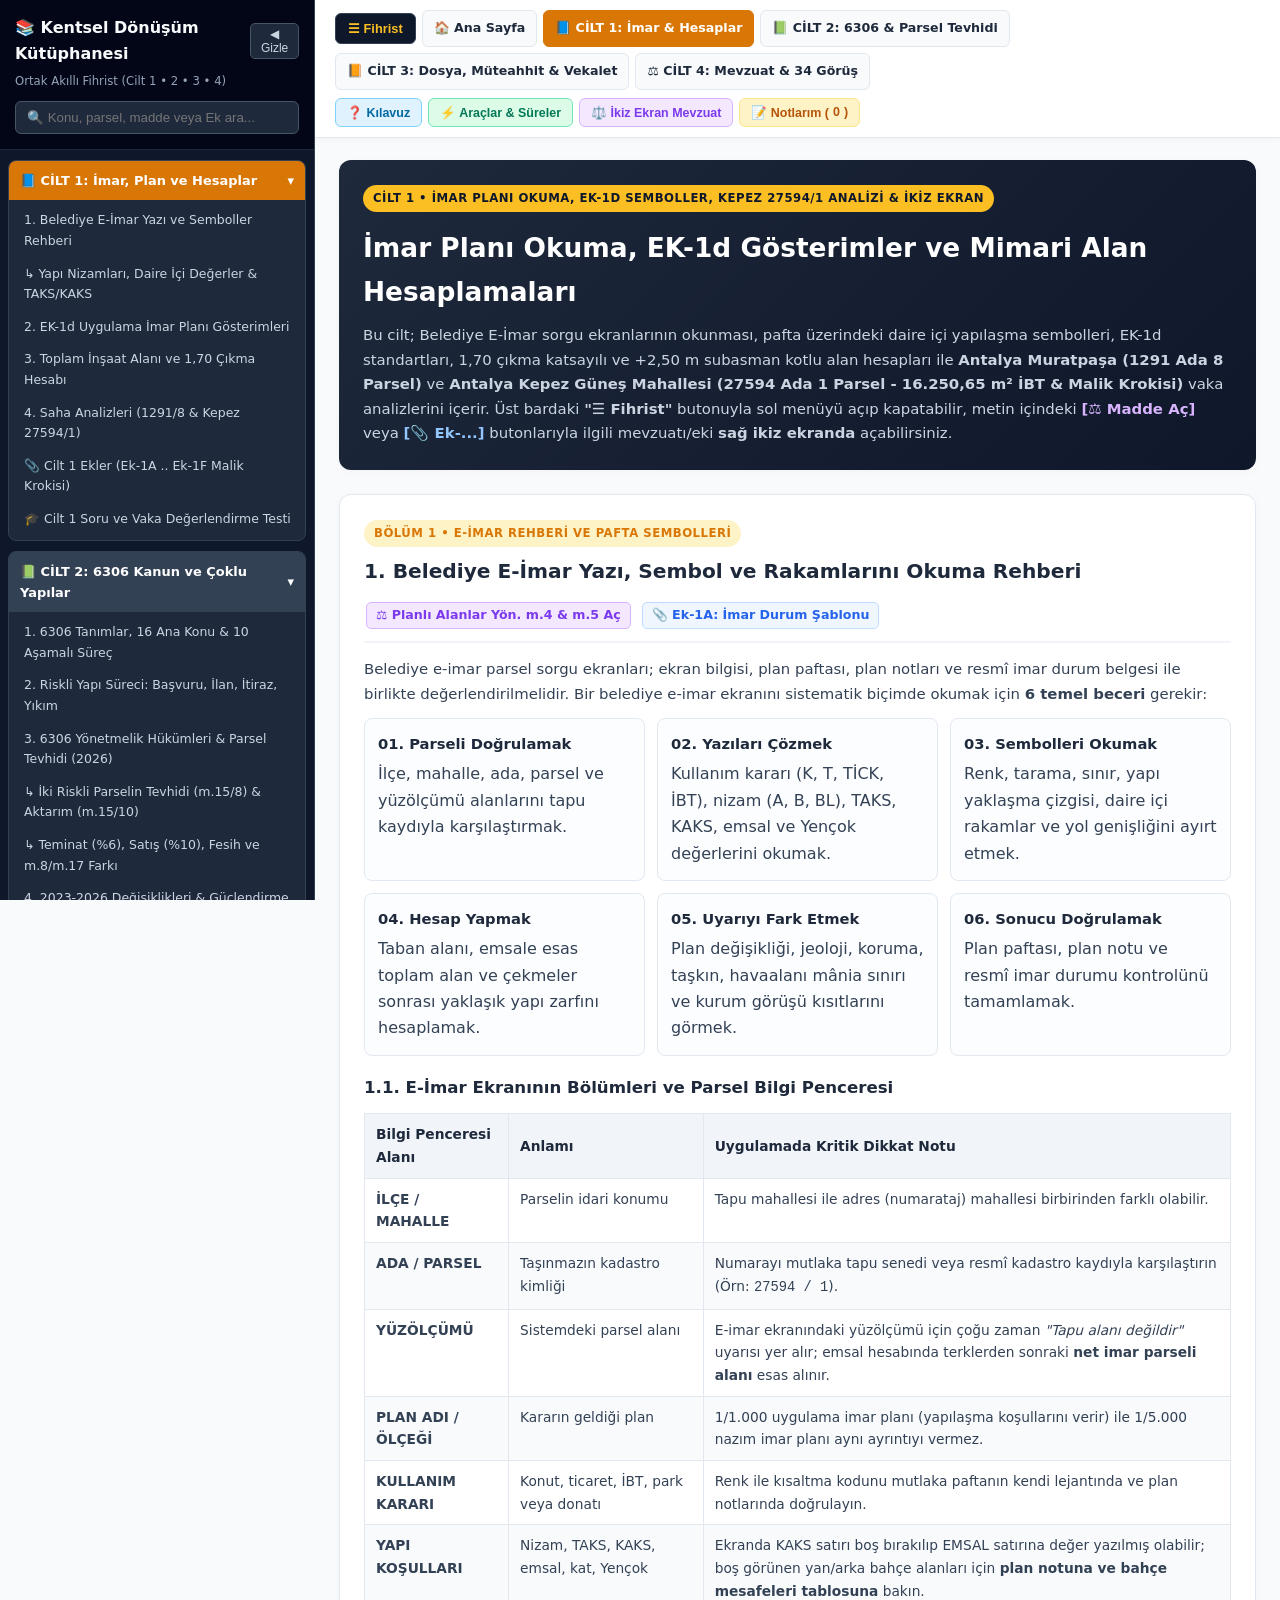
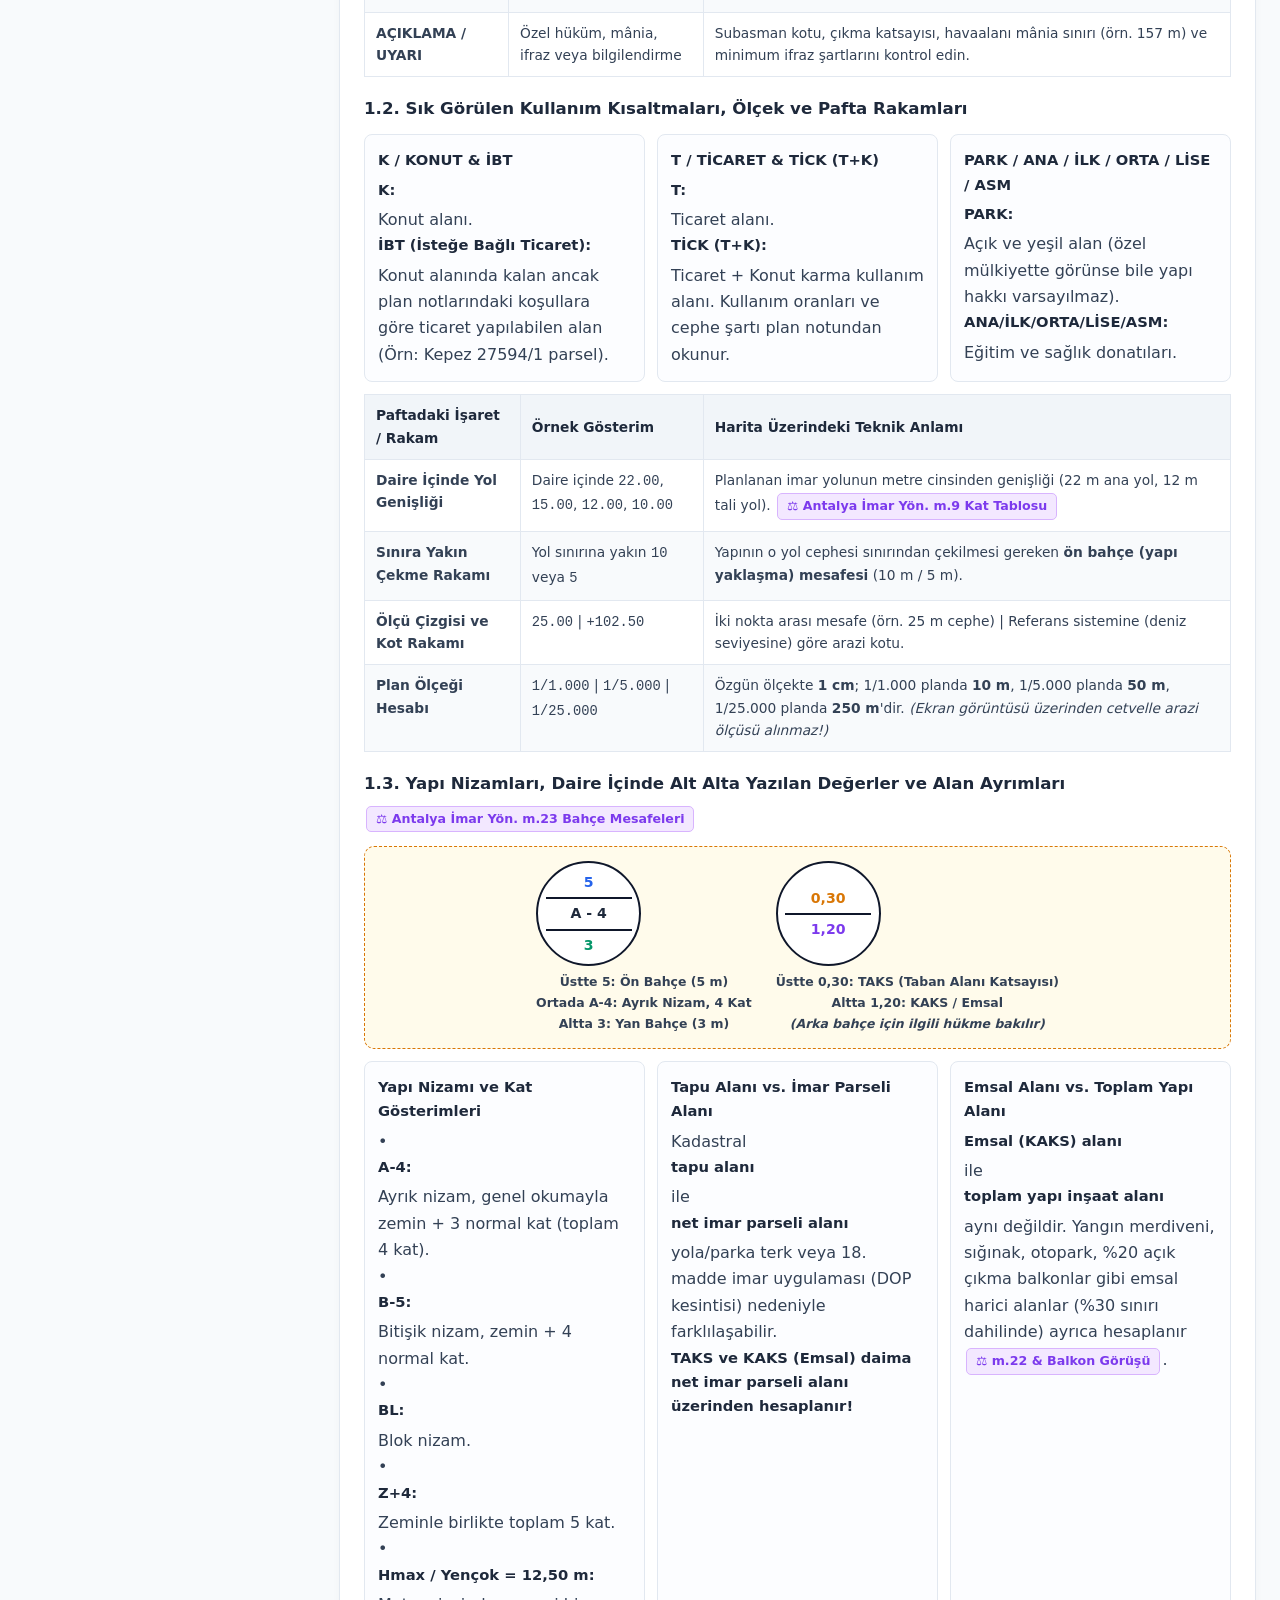
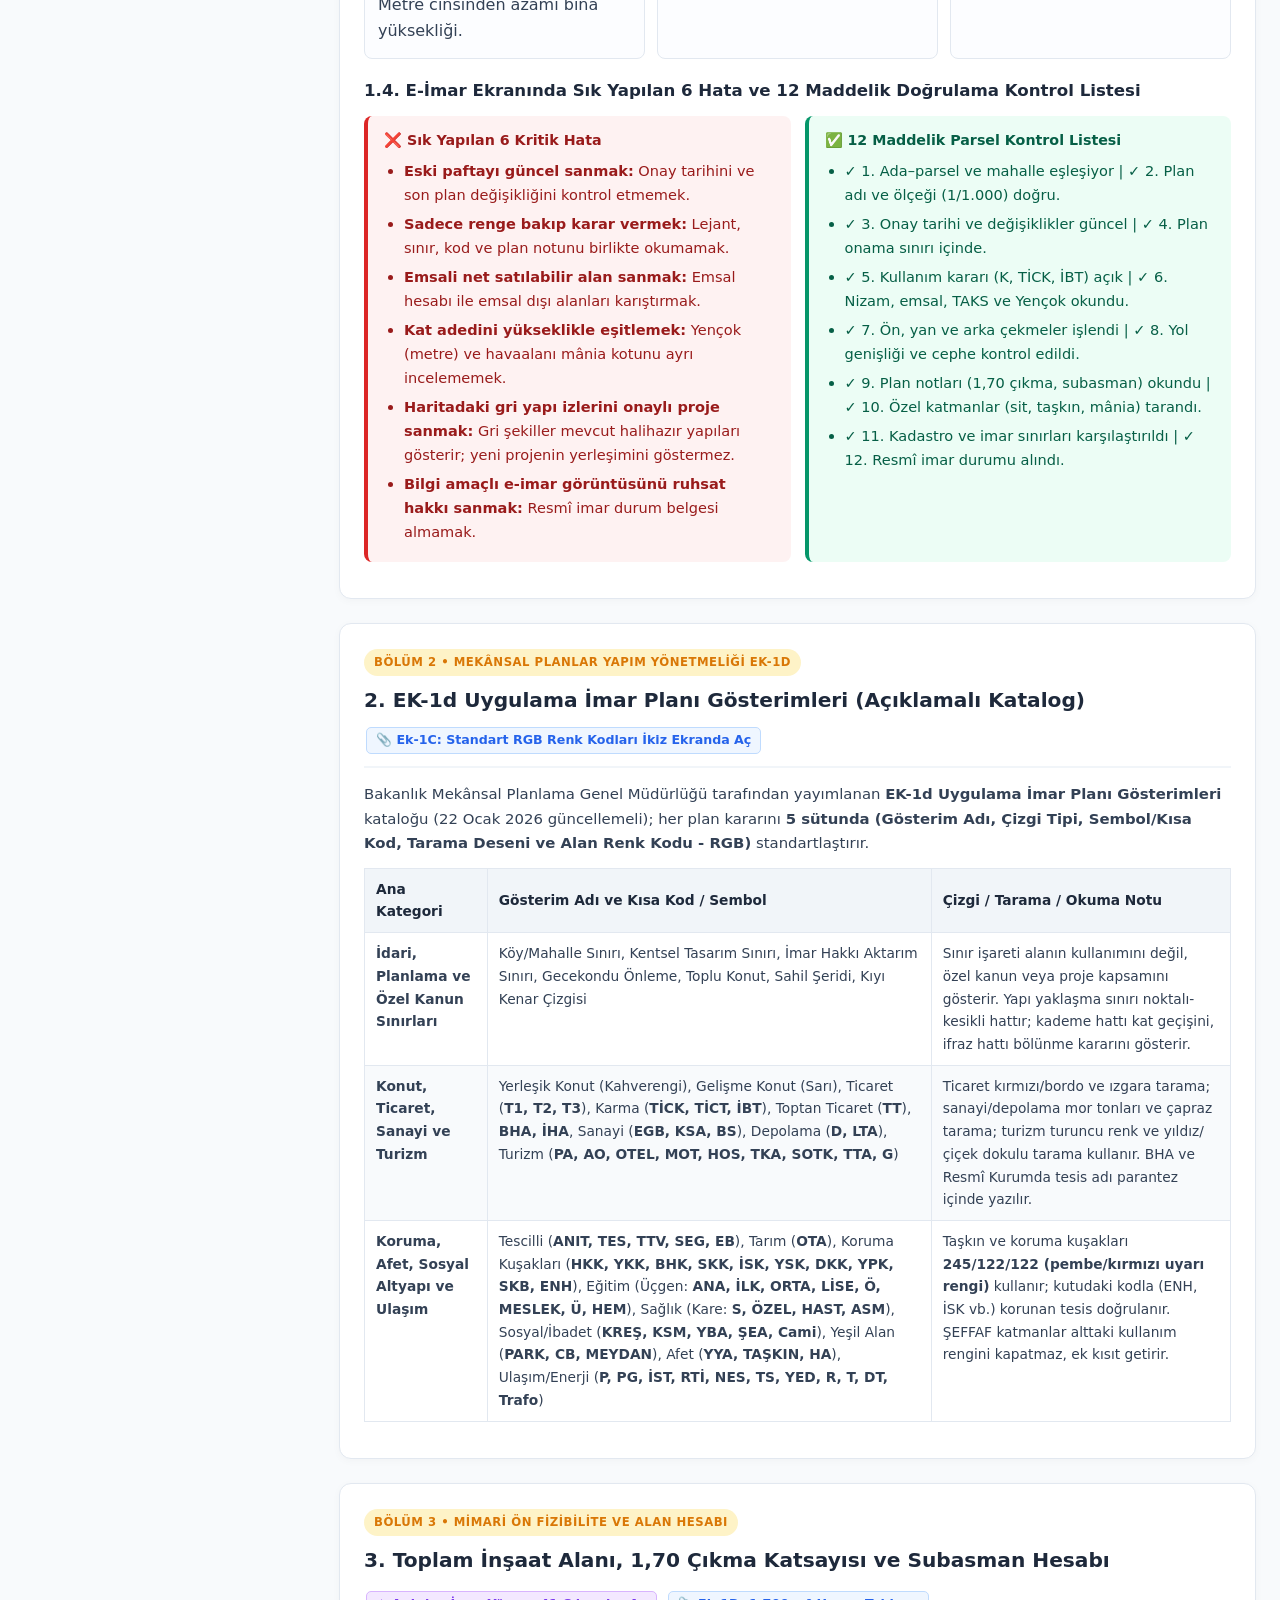
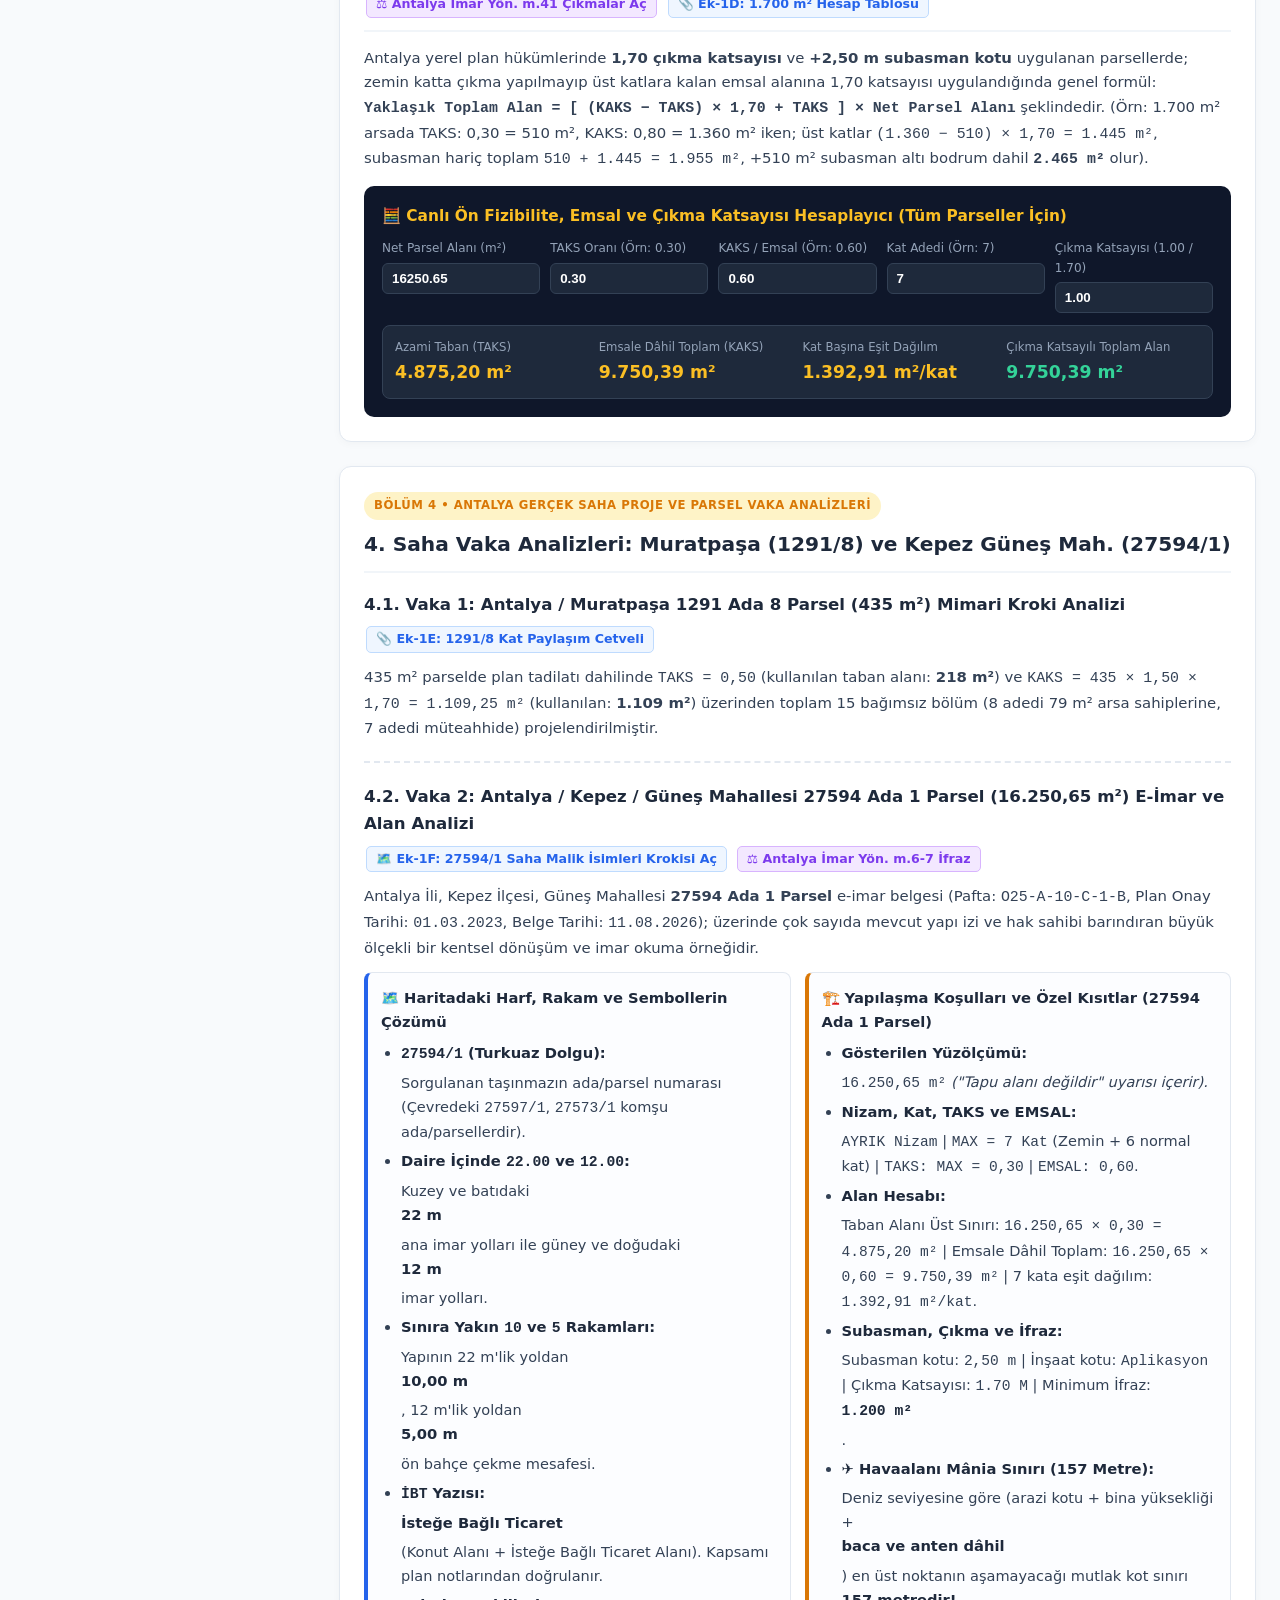
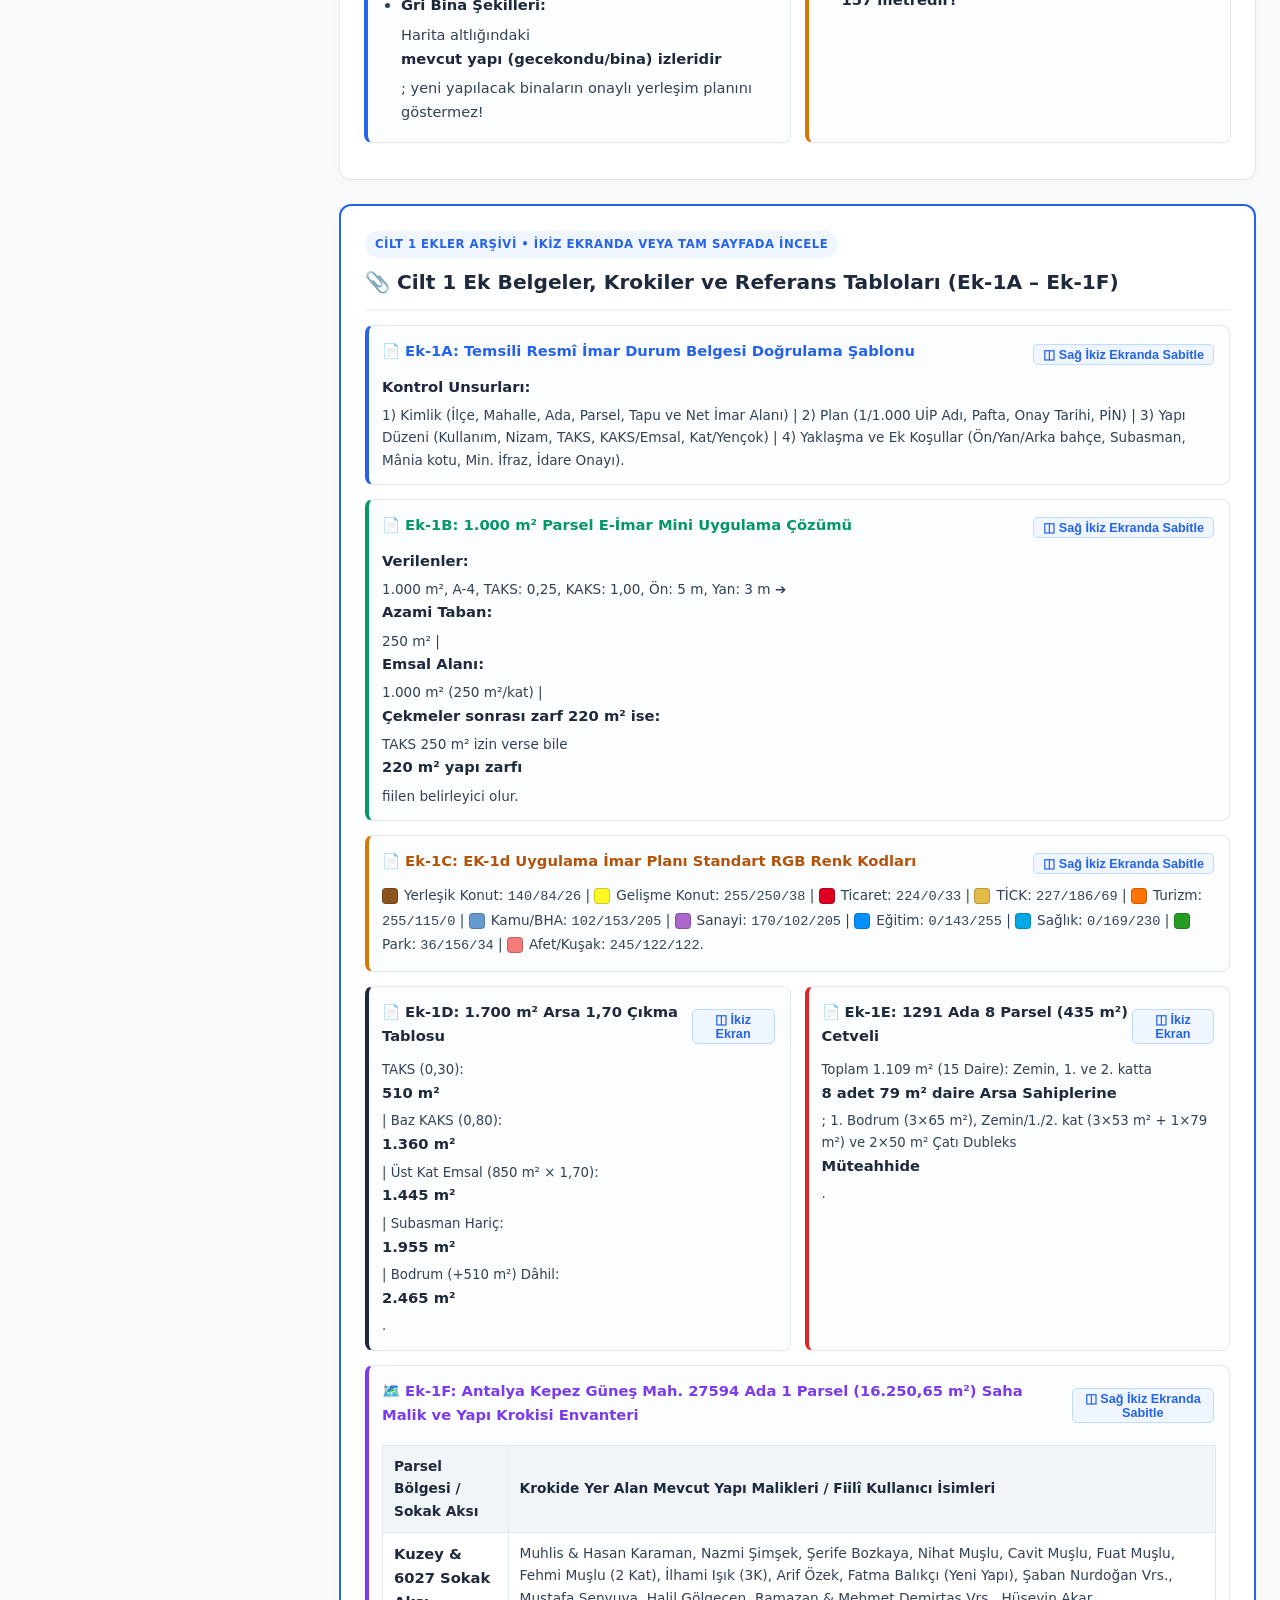
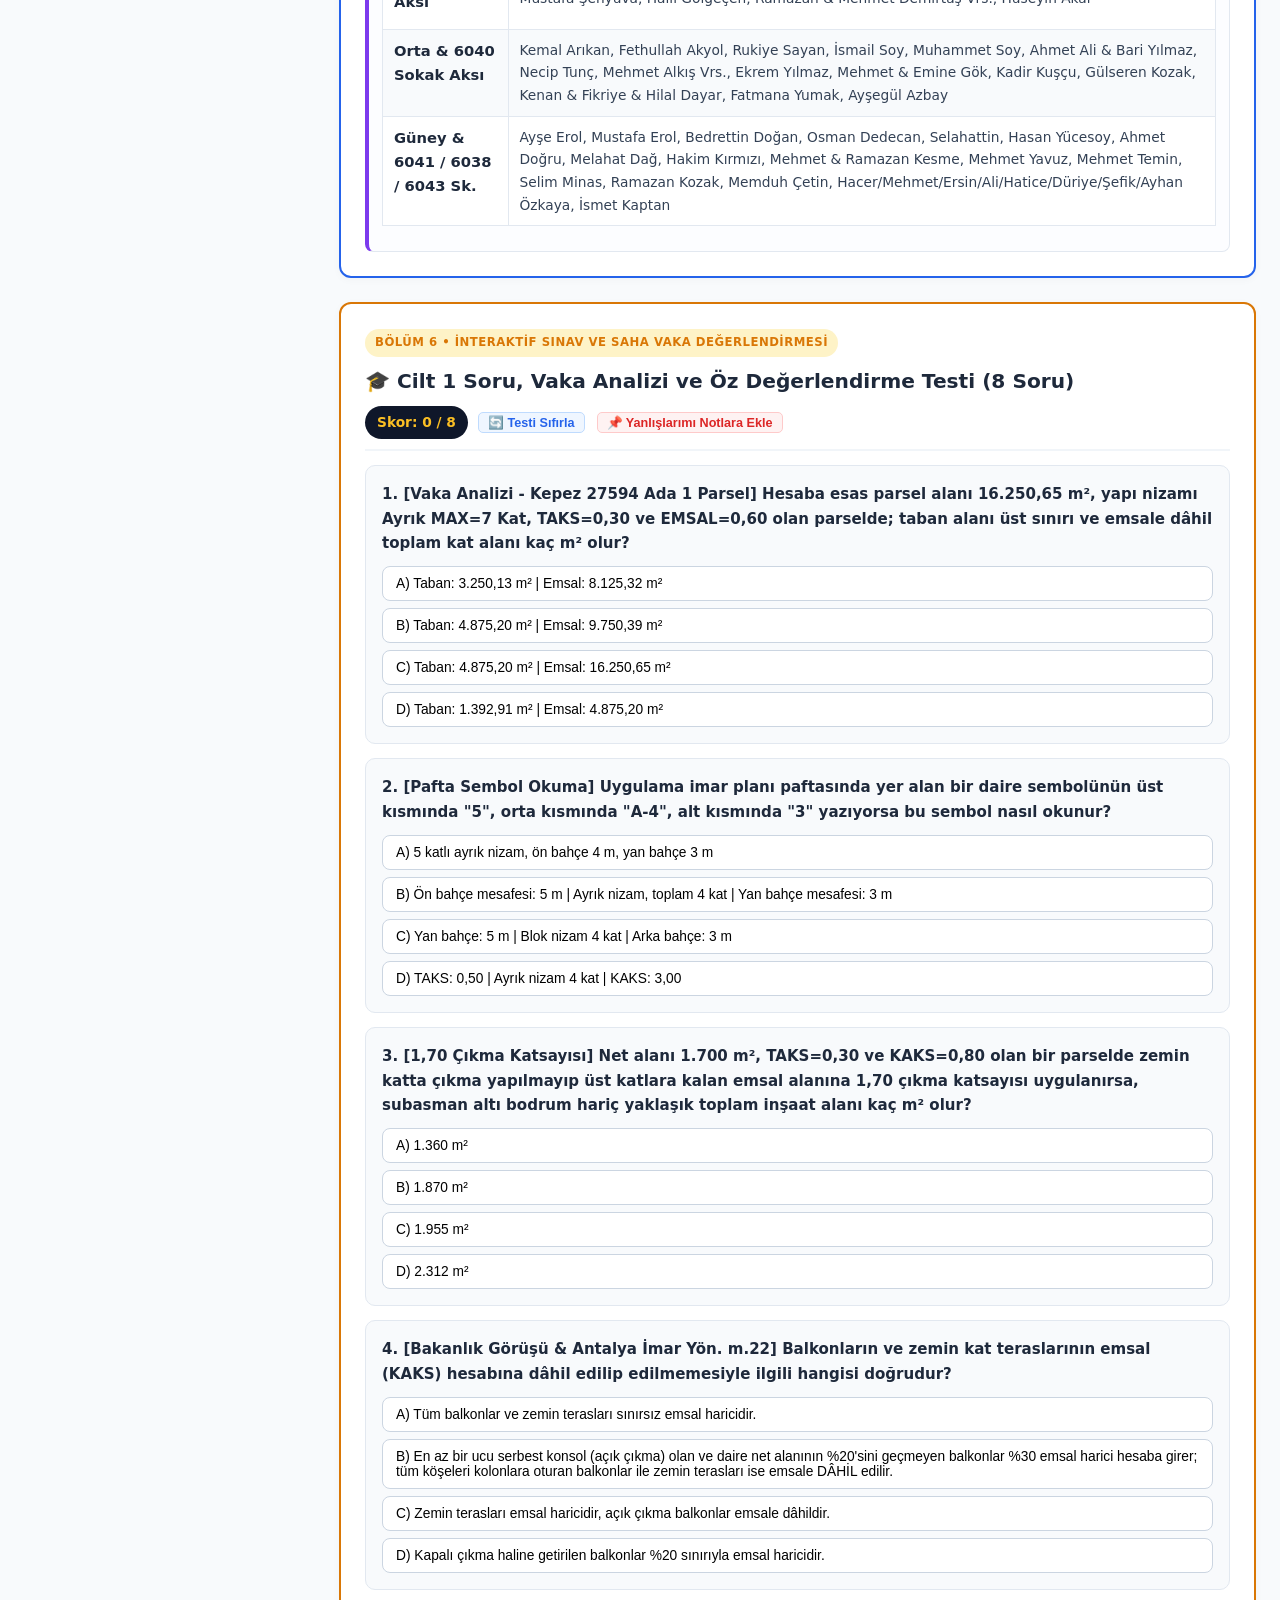
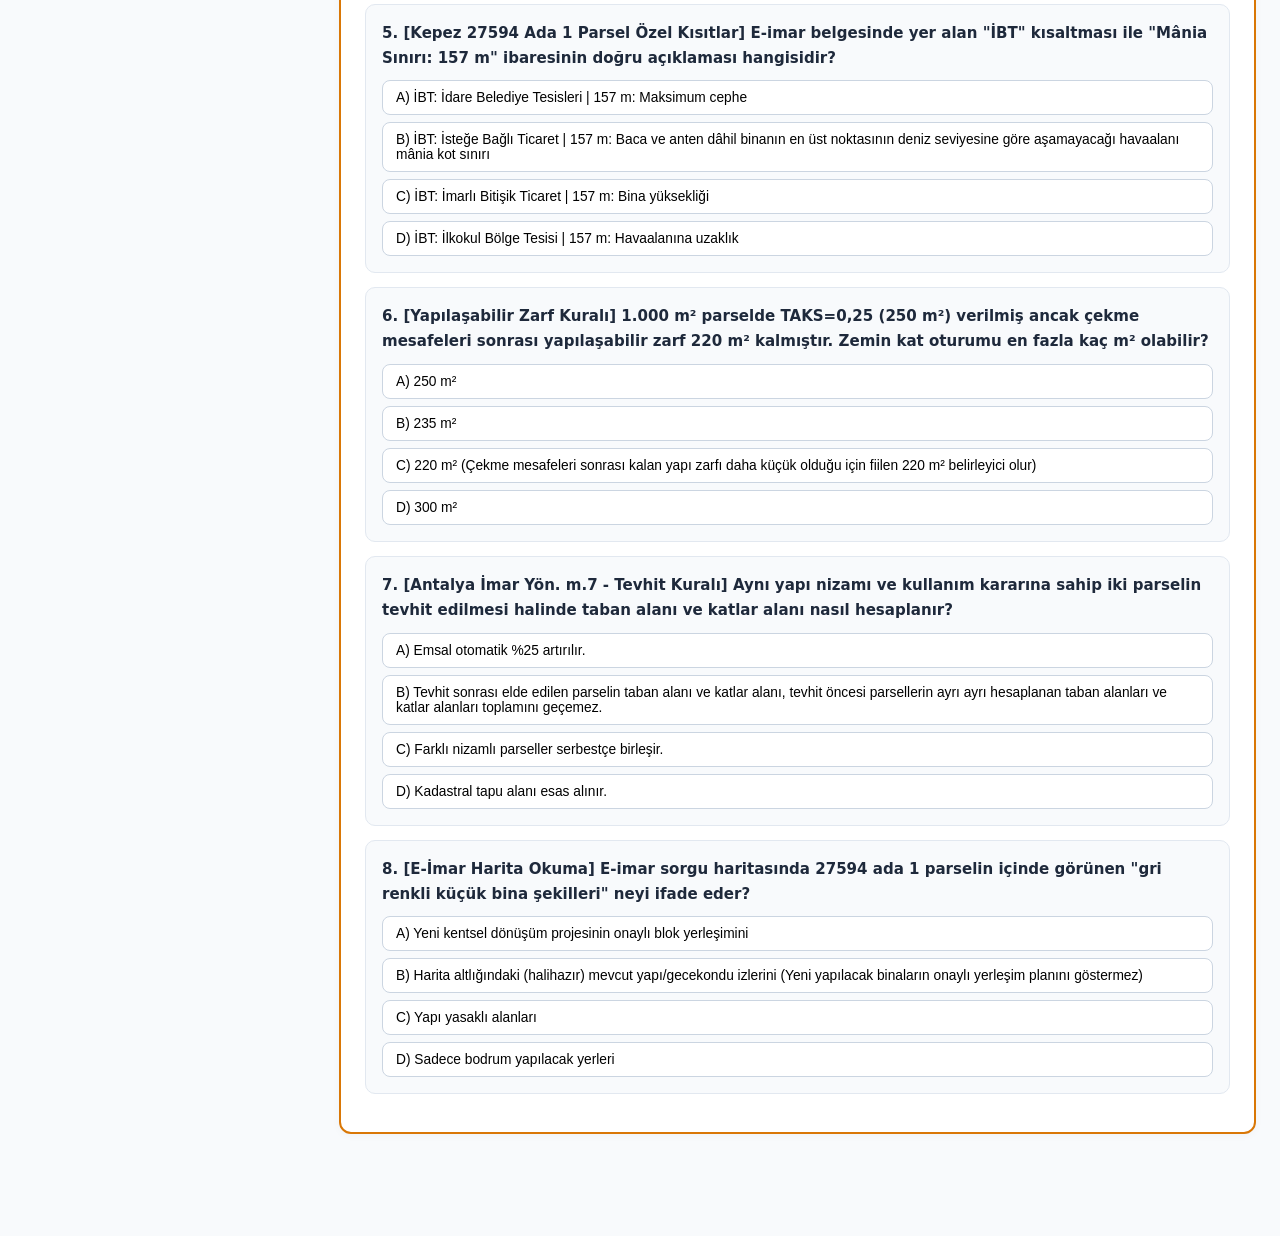
==== cilt1.html @ 3008e4bc "Add files via upload" ====
<!DOCTYPE html>
<html lang="tr">
<head>
  <meta charset="UTF-8">
  <meta name="viewport" content="width=device-width, initial-scale=1.0">
  <title>CİLT 1: İmar Planı Okuma, Semboller ve Mimari Hesaplar | Kentsel Dönüşüm Kütüphanesi</title>
  <link rel="stylesheet" href="ortak.css">
</head>
<body data-cilt="1">

  <main class="main-content">
    <!-- ÜST BAR OTOMATİK YERLEŞİM NOKTASI -->
    <div id="topNavSlot"></div>

    <div class="container">

      <!-- GİRİŞ BAŞLIĞI -->
      <div class="section-card" style="background: linear-gradient(135deg, #1e293b 0%, #0f172a 100%); color: #fff; border:none;">
        <span class="section-badge" style="background:#fbbf24; color:#0f172a;">CİLT 1 • İMAR PLANI OKUMA, EK-1d SEMBOLLER, KEPEZ 27594/1 ANALİZİ & İKİZ EKRAN</span>
        <h1 style="color:#fff; margin-top:6px;">İmar Planı Okuma, EK-1d Gösterimler ve Mimari Alan Hesaplamaları</h1>
        <p style="color:#cbd5e1; margin-bottom:0;">
          Bu cilt; Belediye E-İmar sorgu ekranlarının okunması, pafta üzerindeki daire içi yapılaşma sembolleri, EK-1d standartları, 1,70 çıkma katsayılı ve +2,50 m subasman kotlu alan hesapları ile <strong>Antalya Muratpaşa (1291 Ada 8 Parsel)</strong> ve <strong>Antalya Kepez Güneş Mahallesi (27594 Ada 1 Parsel - 16.250,65 m² İBT & Malik Krokisi)</strong> vaka analizlerini içerir. Üst bardaki <strong>"☰ Fihrist"</strong> butonuyla sol menüyü açıp kapatabilir, metin içindeki <span style="color:#d8b4fe; font-weight:700;">[⚖️ Madde Aç]</span> veya <span style="color:#93c5fd; font-weight:700;">[📎 Ek-...]</span> butonlarıyla ilgili mevzuatı/eki <strong>sağ ikiz ekranda</strong> açabilirsiniz.
        </p>
      </div>

      <!-- ================================================================= -->
      <!-- BÖLÜM 1: BELEDİYE E-İMAR YAZI VE SEMBOLLER REHBERİ -->
      <!-- ================================================================= -->
      <section class="section-card" id="bolum-1">
        <span class="section-badge">BÖLÜM 1 • E-İMAR REHBERİ VE PAFTA SEMBOLLERİ</span>
        <h2>
          <span>1. Belediye E-İmar Yazı, Sembol ve Rakamlarını Okuma Rehberi</span>
          <div>
            <a class="law-link" onclick="openSplitLaw('paiy-m4')">⚖️ Planlı Alanlar Yön. m.4 & m.5 Aç</a>
            <a class="ek-link" id="ref-eimar-1" onclick="openSplitEk('ek-1a', 'ref-eimar-1')">📎 Ek-1A: İmar Durum Şablonu</a>
          </div>
        </h2>

        <p>Belediye e-imar parsel sorgu ekranları; ekran bilgisi, plan paftası, plan notları ve resmî imar durum belgesi ile birlikte değerlendirilmelidir. Bir belediye e-imar ekranını sistematik biçimde okumak için <strong>6 temel beceri</strong> gerekir:</p>

        <div class="grid-3">
          <div class="mini-card"><strong>01. Parseli Doğrulamak</strong>İlçe, mahalle, ada, parsel ve yüzölçümü alanlarını tapu kaydıyla karşılaştırmak.</div>
          <div class="mini-card"><strong>02. Yazıları Çözmek</strong>Kullanım kararı (K, T, TİCK, İBT), nizam (A, B, BL), TAKS, KAKS, emsal ve Yençok değerlerini okumak.</div>
          <div class="mini-card"><strong>03. Sembolleri Okumak</strong>Renk, tarama, sınır, yapı yaklaşma çizgisi, daire içi rakamlar ve yol genişliğini ayırt etmek.</div>
          <div class="mini-card"><strong>04. Hesap Yapmak</strong>Taban alanı, emsale esas toplam alan ve çekmeler sonrası yaklaşık yapı zarfını hesaplamak.</div>
          <div class="mini-card"><strong>05. Uyarıyı Fark Etmek</strong>Plan değişikliği, jeoloji, koruma, taşkın, havaalanı mânia sınırı ve kurum görüşü kısıtlarını görmek.</div>
          <div class="mini-card"><strong>06. Sonucu Doğrulamak</strong>Plan paftası, plan notu ve resmî imar durumu kontrolünü tamamlamak.</div>
        </div>

        <h3>1.1. E-İmar Ekranının Bölümleri ve Parsel Bilgi Penceresi</h3>
        <div class="table-wrap">
          <table>
            <thead>
              <tr><th>Bilgi Penceresi Alanı</th><th>Anlamı</th><th>Uygulamada Kritik Dikkat Notu</th></tr>
            </thead>
            <tbody>
              <tr><td><strong>İLÇE / MAHALLE</strong></td><td>Parselin idari konumu</td><td>Tapu mahallesi ile adres (numarataj) mahallesi birbirinden farklı olabilir.</td></tr>
              <tr><td><strong>ADA / PARSEL</strong></td><td>Taşınmazın kadastro kimliği</td><td>Numarayı mutlaka tapu senedi veya resmî kadastro kaydıyla karşılaştırın (Örn: <code>27594 / 1</code>).</td></tr>
              <tr><td><strong>YÜZÖLÇÜMÜ</strong></td><td>Sistemdeki parsel alanı</td><td>E-imar ekranındaki yüzölçümü için çoğu zaman <em>"Tapu alanı değildir"</em> uyarısı yer alır; emsal hesabında terklerden sonraki <strong>net imar parseli alanı</strong> esas alınır.</td></tr>
              <tr><td><strong>PLAN ADI / ÖLÇEĞİ</strong></td><td>Kararın geldiği plan</td><td>1/1.000 uygulama imar planı (yapılaşma koşullarını verir) ile 1/5.000 nazım imar planı aynı ayrıntıyı vermez.</td></tr>
              <tr><td><strong>KULLANIM KARARI</strong></td><td>Konut, ticaret, İBT, park veya donatı</td><td>Renk ile kısaltma kodunu mutlaka paftanın kendi lejantında ve plan notlarında doğrulayın.</td></tr>
              <tr><td><strong>YAPI KOŞULLARI</strong></td><td>Nizam, TAKS, KAKS, emsal, kat, Yençok</td><td>Ekranda KAKS satırı boş bırakılıp EMSAL satırına değer yazılmış olabilir; boş görünen yan/arka bahçe alanları için <strong>plan notuna ve bahçe mesafeleri tablosuna</strong> bakın.</td></tr>
              <tr><td><strong>AÇIKLAMA / UYARI</strong></td><td>Özel hüküm, mânia, ifraz veya bilgilendirme</td><td>Subasman kotu, çıkma katsayısı, havaalanı mânia sınırı (örn. 157 m) ve minimum ifraz şartlarını kontrol edin.</td></tr>
            </tbody>
          </table>
        </div>

        <h3 id="bolum-1-adimlar">1.2. Sık Görülen Kullanım Kısaltmaları, Ölçek ve Pafta Rakamları</h3>
        <div class="grid-3">
          <div class="mini-card">
            <strong>K / KONUT & İBT</strong>
            <strong>K:</strong> Konut alanı.<br>
            <strong>İBT (İsteğe Bağlı Ticaret):</strong> Konut alanında kalan ancak plan notlarındaki koşullara göre ticaret yapılabilen alan (Örn: Kepez 27594/1 parsel).
          </div>
          <div class="mini-card">
            <strong>T / TİCARET & TİCK (T+K)</strong>
            <strong>T:</strong> Ticaret alanı.<br>
            <strong>TİCK (T+K):</strong> Ticaret + Konut karma kullanım alanı. Kullanım oranları ve cephe şartı plan notundan okunur.
          </div>
          <div class="mini-card">
            <strong>PARK / ANA / İLK / ORTA / LİSE / ASM</strong>
            <strong>PARK:</strong> Açık ve yeşil alan (özel mülkiyette görünse bile yapı hakkı varsayılmaz).<br>
            <strong>ANA/İLK/ORTA/LİSE/ASM:</strong> Eğitim ve sağlık donatıları.
          </div>
        </div>

        <div class="table-wrap">
          <table>
            <thead>
              <tr><th>Paftadaki İşaret / Rakam</th><th>Örnek Gösterim</th><th>Harita Üzerindeki Teknik Anlamı</th></tr>
            </thead>
            <tbody>
              <tr><td><strong>Daire İçinde Yol Genişliği</strong></td><td>Daire içinde <code>22.00</code>, <code>15.00</code>, <code>12.00</code>, <code>10.00</code></td><td>Planlanan imar yolunun metre cinsinden genişliği (22 m ana yol, 12 m tali yol). <a class="law-link" onclick="openSplitLaw('ant-m9')">⚖️ Antalya İmar Yön. m.9 Kat Tablosu</a></td></tr>
              <tr><td><strong>Sınıra Yakın Çekme Rakamı</strong></td><td>Yol sınırına yakın <code>10</code> veya <code>5</code></td><td>Yapının o yol cephesi sınırından çekilmesi gereken <strong>ön bahçe (yapı yaklaşma) mesafesi</strong> (10 m / 5 m).</td></tr>
              <tr><td><strong>Ölçü Çizgisi ve Kot Rakamı</strong></td><td><code>25.00</code> | <code>+102.50</code></td><td>İki nokta arası mesafe (örn. 25 m cephe) | Referans sistemine (deniz seviyesine) göre arazi kotu.</td></tr>
              <tr><td><strong>Plan Ölçeği Hesabı</strong></td><td><code>1/1.000</code> | <code>1/5.000</code> | <code>1/25.000</code></td><td>Özgün ölçekte <strong>1 cm</strong>; 1/1.000 planda <strong>10 m</strong>, 1/5.000 planda <strong>50 m</strong>, 1/25.000 planda <strong>250 m</strong>'dir. <em>(Ekran görüntüsü üzerinden cetvelle arazi ölçüsü alınmaz!)</em></td></tr>
            </tbody>
          </table>
        </div>

        <h3 id="bolum-1-nizam">
          <span>1.3. Yapı Nizamları, Daire İçinde Alt Alta Yazılan Değerler ve Alan Ayrımları</span>
          <a class="law-link" onclick="openSplitLaw('ant-m23')">⚖️ Antalya İmar Yön. m.23 Bahçe Mesafeleri</a>
        </h3>

        <div class="daire-sembol-wrap">
          <div style="text-align:center;">
            <div class="imar-circle">
              <span style="color:var(--blue);">5</span>
              <div class="line"></div>
              <span style="color:var(--primary);">A - 4</span>
              <div class="line"></div>
              <span style="color:var(--green);">3</span>
            </div>
            <div style="font-size:0.78rem; margin-top:6px; font-weight:600;">
              Üstte <strong>5</strong>: Ön Bahçe (5 m)<br>
              Ortada <strong>A-4</strong>: Ayrık Nizam, 4 Kat<br>
              Altta <strong>3</strong>: Yan Bahçe (3 m)
            </div>
          </div>

          <div style="text-align:center;">
            <div class="imar-circle">
              <span style="color:var(--accent);">0,30</span>
              <div class="line"></div>
              <span style="color:var(--purple);">1,20</span>
            </div>
            <div style="font-size:0.78rem; margin-top:6px; font-weight:600;">
              Üstte <strong>0,30</strong>: TAKS (Taban Alanı Katsayısı)<br>
              Altta <strong>1,20</strong>: KAKS / Emsal<br>
              <em>(Arka bahçe için ilgili hükme bakılır)</em>
            </div>
          </div>
        </div>

        <div class="grid-3">
          <div class="mini-card">
            <strong>Yapı Nizamı ve Kat Gösterimleri</strong>
            • <strong>A-4:</strong> Ayrık nizam, genel okumayla zemin + 3 normal kat (toplam 4 kat).<br>
            • <strong>B-5:</strong> Bitişik nizam, zemin + 4 normal kat.<br>
            • <strong>BL:</strong> Blok nizam.<br>
            • <strong>Z+4:</strong> Zeminle birlikte toplam 5 kat.<br>
            • <strong>Hmax / Yençok = 12,50 m:</strong> Metre cinsinden azami bina yüksekliği.
          </div>
          <div class="mini-card">
            <strong>Tapu Alanı vs. İmar Parseli Alanı</strong>
            Kadastral <strong>tapu alanı</strong> ile <strong>net imar parseli alanı</strong> yola/parka terk veya 18. madde imar uygulaması (DOP kesintisi) nedeniyle farklılaşabilir. <strong>TAKS ve KAKS (Emsal) daima net imar parseli alanı üzerinden hesaplanır!</strong>
          </div>
          <div class="mini-card">
            <strong>Emsal Alanı vs. Toplam Yapı Alanı</strong>
            <strong>Emsal (KAKS) alanı</strong> ile <strong>toplam yapı inşaat alanı</strong> aynı değildir. Yangın merdiveni, sığınak, otopark, %20 açık çıkma balkonlar gibi emsal harici alanlar (%30 sınırı dahilinde) ayrıca hesaplanır <a class="law-link" onclick="openSplitLaw('ant-m22')">⚖️ m.22 & Balkon Görüşü</a>.
          </div>
        </div>

        <h3 id="bolum-1-hatalar">1.4. E-İmar Ekranında Sık Yapılan 6 Hata ve 12 Maddelik Doğrulama Kontrol Listesi</h3>
        <div class="grid-2">
          <div class="alert-box alert-danger" style="margin:0;">
            <strong>❌ Sık Yapılan 6 Kritik Hata</strong>
            <ul class="clean-list" style="margin-top:6px; margin-bottom:0;">
              <li><strong>Eski paftayı güncel sanmak:</strong> Onay tarihini ve son plan değişikliğini kontrol etmemek.</li>
              <li><strong>Sadece renge bakıp karar vermek:</strong> Lejant, sınır, kod ve plan notunu birlikte okumamak.</li>
              <li><strong>Emsali net satılabilir alan sanmak:</strong> Emsal hesabı ile emsal dışı alanları karıştırmak.</li>
              <li><strong>Kat adedini yükseklikle eşitlemek:</strong> Yençok (metre) ve havaalanı mânia kotunu ayrı incelememek.</li>
              <li><strong>Haritadaki gri yapı izlerini onaylı proje sanmak:</strong> Gri şekiller mevcut halihazır yapıları gösterir; yeni projenin yerleşimini göstermez.</li>
              <li><strong>Bilgi amaçlı e-imar görüntüsünü ruhsat hakkı sanmak:</strong> Resmî imar durum belgesi almamak.</li>
            </ul>
          </div>
          <div class="alert-box alert-success" style="margin:0;">
            <strong>✅ 12 Maddelik Parsel Kontrol Listesi</strong>
            <ul class="clean-list" style="margin-top:6px; margin-bottom:0;">
              <li>✓ 1. Ada–parsel ve mahalle eşleşiyor | ✓ 2. Plan adı ve ölçeği (1/1.000) doğru.</li>
              <li>✓ 3. Onay tarihi ve değişiklikler güncel | ✓ 4. Plan onama sınırı içinde.</li>
              <li>✓ 5. Kullanım kararı (K, TİCK, İBT) açık | ✓ 6. Nizam, emsal, TAKS ve Yençok okundu.</li>
              <li>✓ 7. Ön, yan ve arka çekmeler işlendi | ✓ 8. Yol genişliği ve cephe kontrol edildi.</li>
              <li>✓ 9. Plan notları (1,70 çıkma, subasman) okundu | ✓ 10. Özel katmanlar (sit, taşkın, mânia) tarandı.</li>
              <li>✓ 11. Kadastro ve imar sınırları karşılaştırıldı | ✓ 12. Resmî imar durumu alındı.</li>
            </ul>
          </div>
        </div>
      </section>

      <!-- ================================================================= -->
      <!-- BÖLÜM 2: EK-1d UYGULAMA İMAR PLANI GÖSTERİMLERİ -->
      <!-- ================================================================= -->
      <section class="section-card" id="bolum-2">
        <span class="section-badge">BÖLÜM 2 • MEKÂNSAL PLANLAR YAPIM YÖNETMELİĞİ EK-1d</span>
        <h2>
          <span>2. EK-1d Uygulama İmar Planı Gösterimleri (Açıklamalı Katalog)</span>
          <a class="ek-link" id="ref-ek1d-1" onclick="openSplitEk('ek-1d-rgb', 'ref-ek1d-1')">📎 Ek-1C: Standart RGB Renk Kodları İkiz Ekranda Aç</a>
        </h2>
        <p>Bakanlık Mekânsal Planlama Genel Müdürlüğü tarafından yayımlanan <strong>EK-1d Uygulama İmar Planı Gösterimleri</strong> kataloğu (22 Ocak 2026 güncellemeli); her plan kararını <strong>5 sütunda (Gösterim Adı, Çizgi Tipi, Sembol/Kısa Kod, Tarama Deseni ve Alan Renk Kodu - RGB)</strong> standartlaştırır.</p>

        <div class="table-wrap">
          <table>
            <thead>
              <tr><th>Ana Kategori</th><th>Gösterim Adı ve Kısa Kod / Sembol</th><th>Çizgi / Tarama / Okuma Notu</th></tr>
            </thead>
            <tbody>
              <tr><td><strong>İdari, Planlama ve Özel Kanun Sınırları</strong></td><td>Köy/Mahalle Sınırı, Kentsel Tasarım Sınırı, İmar Hakkı Aktarım Sınırı, Gecekondu Önleme, Toplu Konut, Sahil Şeridi, Kıyı Kenar Çizgisi</td><td>Sınır işareti alanın kullanımını değil, özel kanun veya proje kapsamını gösterir. Yapı yaklaşma sınırı noktalı-kesikli hattır; kademe hattı kat geçişini, ifraz hattı bölünme kararını gösterir.</td></tr>
              <tr><td><strong>Konut, Ticaret, Sanayi ve Turizm</strong></td><td>Yerleşik Konut (Kahverengi), Gelişme Konut (Sarı), Ticaret (<strong>T1, T2, T3</strong>), Karma (<strong>TİCK, TİCT, İBT</strong>), Toptan Ticaret (<strong>TT</strong>), <strong>BHA, İHA</strong>, Sanayi (<strong>EGB, KSA, BS</strong>), Depolama (<strong>D, LTA</strong>), Turizm (<strong>PA, AO, OTEL, MOT, HOS, TKA, SOTK, TTA, G</strong>)</td><td>Ticaret kırmızı/bordo ve ızgara tarama; sanayi/depolama mor tonları ve çapraz tarama; turizm turuncu renk ve yıldız/çiçek dokulu tarama kullanır. BHA ve Resmî Kurumda tesis adı parantez içinde yazılır.</td></tr>
              <tr><td><strong>Koruma, Afet, Sosyal Altyapı ve Ulaşım</strong></td><td>Tescilli (<strong>ANIT, TES, TTV, SEG, EB</strong>), Tarım (<strong>OTA</strong>), Koruma Kuşakları (<strong>HKK, YKK, BHK, SKK, İSK, YSK, DKK, YPK, SKB, ENH</strong>), Eğitim (Üçgen: <strong>ANA, İLK, ORTA, LİSE, Ö, MESLEK, Ü, HEM</strong>), Sağlık (Kare: <strong>S, ÖZEL, HAST, ASM</strong>), Sosyal/İbadet (<strong>KREŞ, KSM, YBA, ŞEA, Cami</strong>), Yeşil Alan (<strong>PARK, CB, MEYDAN</strong>), Afet (<strong>YYA, TAŞKIN, HA</strong>), Ulaşım/Enerji (<strong>P, PG, İST, RTİ, NES, TS, YED, R, T, DT, Trafo</strong>)</td><td>Taşkın ve koruma kuşakları <strong>245/122/122 (pembe/kırmızı uyarı rengi)</strong> kullanır; kutudaki kodla (ENH, İSK vb.) korunan tesis doğrulanır. ŞEFFAF katmanlar alttaki kullanım rengini kapatmaz, ek kısıt getirir.</td></tr>
            </tbody>
          </table>
        </div>
      </section>

      <!-- ================================================================= -->
      <!-- BÖLÜM 3: TOPLAM İNŞAAT ALANI VE 1,70 ÇIKMA KATSAYISI HESABI -->
      <!-- ================================================================= -->
      <section class="section-card" id="bolum-3">
        <span class="section-badge">BÖLÜM 3 • MİMARİ ÖN FİZİBİLİTE VE ALAN HESABI</span>
        <h2>
          <span>3. Toplam İnşaat Alanı, 1,70 Çıkma Katsayısı ve Subasman Hesabı</span>
          <div>
            <a class="law-link" onclick="openSplitLaw('ant-m41')">⚖️ Antalya İmar Yön. m.41 Çıkmalar Aç</a>
            <a class="ek-link" id="ref-hesap-1" onclick="openSplitEk('ek-1d-hesap', 'ref-hesap-1')">📎 Ek-1D: 1.700 m² Hesap Tablosu</a>
          </div>
        </h2>

        <p>Antalya yerel plan hükümlerinde <strong>1,70 çıkma katsayısı</strong> ve <strong>+2,50 m subasman kotu</strong> uygulanan parsellerde; zemin katta çıkma yapılmayıp üst katlara kalan emsal alanına 1,70 katsayısı uygulandığında genel formül: <strong><code>Yaklaşık Toplam Alan = [ (KAKS − TAKS) × 1,70 + TAKS ] × Net Parsel Alanı</code></strong> şeklindedir. (Örn: 1.700 m² arsada TAKS: 0,30 = 510 m², KAKS: 0,80 = 1.360 m² iken; üst katlar <code>(1.360 − 510) × 1,70 = 1.445 m²</code>, subasman hariç toplam <code>510 + 1.445 = 1.955 m²</code>, +510 m² subasman altı bodrum dahil <strong><code>2.465 m²</code></strong> olur).</p>

        <!-- CANLI İNTERAKTİF HESAPLAYICI -->
        <div class="calc-box">
          <div style="font-weight:700; font-size:0.96rem; margin-bottom:10px; color:#fbbf24;">🧮 Canlı Ön Fizibilite, Emsal ve Çıkma Katsayısı Hesaplayıcı (Tüm Parseller İçin)</div>
          <div class="calc-grid">
            <div><label>Net Parsel Alanı (m²)</label><input type="number" id="c_parsel" value="16250.65" step="100" oninput="hesaplaFizibilite()"></div>
            <div><label>TAKS Oranı (Örn: 0.30)</label><input type="number" step="0.05" id="c_taks" value="0.30" oninput="hesaplaFizibilite()"></div>
            <div><label>KAKS / Emsal (Örn: 0.60)</label><input type="number" step="0.05" id="c_kaks" value="0.60" oninput="hesaplaFizibilite()"></div>
            <div><label>Kat Adedi (Örn: 7)</label><input type="number" step="1" id="c_kat" value="7" oninput="hesaplaFizibilite()"></div>
            <div><label>Çıkma Katsayısı (1.00 / 1.70)</label><input type="number" step="0.10" id="c_cikma" value="1.00" oninput="hesaplaFizibilite()"></div>
          </div>
          <div class="calc-results">
            <div class="calc-res-item"><span>Azami Taban (TAKS)</span><strong id="r_taks">4.875,20 m²</strong></div>
            <div class="calc-res-item"><span>Emsale Dâhil Toplam (KAKS)</span><strong id="r_kaks">9.750,39 m²</strong></div>
            <div class="calc-res-item"><span>Kat Başına Eşit Dağılım</span><strong id="r_katbasi">1.392,91 m²/kat</strong></div>
            <div class="calc-res-item"><span>Çıkma Katsayılı Toplam Alan</span><strong id="r_haric" style="color:#34d399;">9.750,39 m²</strong></div>
          </div>
        </div>
      </section>

      <!-- ================================================================= -->
      <!-- BÖLÜM 4: GERÇEK SAHA PROJE VE PARSEL VAKA ANALİZLERİ -->
      <!-- ================================================================= -->
      <section class="section-card" id="bolum-4">
        <span class="section-badge">BÖLÜM 4 • ANTALYA GERÇEK SAHA PROJE VE PARSEL VAKA ANALİZLERİ</span>
        <h2>4. Saha Vaka Analizleri: Muratpaşa (1291/8) ve Kepez Güneş Mah. (27594/1)</h2>

        <h3>
          <span>4.1. Vaka 1: Antalya / Muratpaşa 1291 Ada 8 Parsel (435 m²) Mimari Kroki Analizi</span>
          <a class="ek-link" id="ref-kroki-1" onclick="openSplitEk('ek-1e-kroki', 'ref-kroki-1')">📎 Ek-1E: 1291/8 Kat Paylaşım Cetveli</a>
        </h3>
        <p>435 m² parselde plan tadilatı dahilinde <code>TAKS = 0,50</code> (kullanılan taban alanı: <strong>218 m²</strong>) ve <code>KAKS = 435 × 1,50 × 1,70 = 1.109,25 m²</code> (kullanılan: <strong>1.109 m²</strong>) üzerinden toplam 15 bağımsız bölüm (8 adedi 79 m² arsa sahiplerine, 7 adedi müteahhide) projelendirilmiştir.</p>

        <hr style="border:none; border-top:2px dashed var(--border); margin:20px 0;">

        <h3 id="bolum-4-kepez">
          <span>4.2. Vaka 2: Antalya / Kepez / Güneş Mahallesi 27594 Ada 1 Parsel (16.250,65 m²) E-İmar ve Alan Analizi</span>
          <div>
            <a class="ek-link" id="ref-kepez-1" onclick="openSplitEk('ek-1f-malik', 'ref-kepez-1')">🗺️ Ek-1F: 27594/1 Saha Malik İsimleri Krokisi Aç</a>
            <a class="law-link" onclick="openSplitLaw('ant-m6')">⚖️ Antalya İmar Yön. m.6-7 İfraz</a>
          </div>
        </h3>

        <p>Antalya İli, Kepez İlçesi, Güneş Mahallesi <strong>27594 Ada 1 Parsel</strong> e-imar belgesi (Pafta: <code>O25-A-10-C-1-B</code>, Plan Onay Tarihi: <code>01.03.2023</code>, Belge Tarihi: <code>11.08.2026</code>); üzerinde çok sayıda mevcut yapı izi ve hak sahibi barındıran büyük ölçekli bir kentsel dönüşüm ve imar okuma örneğidir.</p>

        <div class="grid-2">
          <div class="mini-card" style="border-left:4px solid var(--blue);">
            <strong>🗺️ Haritadaki Harf, Rakam ve Sembollerin Çözümü</strong>
            <ul class="clean-list" style="margin-top:6px; margin-bottom:0;">
              <li><strong><code>27594/1</code> (Turkuaz Dolgu):</strong> Sorgulanan taşınmazın ada/parsel numarası (Çevredeki <code>27597/1</code>, <code>27573/1</code> komşu ada/parsellerdir).</li>
              <li><strong>Daire İçinde <code>22.00</code> ve <code>12.00</code>:</strong> Kuzey ve batıdaki <strong>22 m</strong> ana imar yolları ile güney ve doğudaki <strong>12 m</strong> imar yolları.</li>
              <li><strong>Sınıra Yakın <code>10</code> ve <code>5</code> Rakamları:</strong> Yapının 22 m'lik yoldan <strong>10,00 m</strong>, 12 m'lik yoldan <strong>5,00 m</strong> ön bahçe çekme mesafesi.</li>
              <li><strong><code>İBT</code> Yazısı:</strong> <strong>İsteğe Bağlı Ticaret</strong> (Konut Alanı + İsteğe Bağlı Ticaret Alanı). Kapsamı plan notlarından doğrulanır.</li>
              <li><strong>Gri Bina Şekilleri:</strong> Harita altlığındaki <strong>mevcut yapı (gecekondu/bina) izleridir</strong>; yeni yapılacak binaların onaylı yerleşim planını göstermez!</li>
            </ul>
          </div>

          <div class="mini-card" style="border-left:4px solid var(--accent);">
            <strong>🏗️ Yapılaşma Koşulları ve Özel Kısıtlar (27594 Ada 1 Parsel)</strong>
            <ul class="clean-list" style="margin-top:6px; margin-bottom:0;">
              <li><strong>Gösterilen Yüzölçümü:</strong> <code>16.250,65 m²</code> <em>("Tapu alanı değildir" uyarısı içerir).</em></li>
              <li><strong>Nizam, Kat, TAKS ve EMSAL:</strong> <code>AYRIK Nizam</code> | <code>MAX = 7 Kat</code> (Zemin + 6 normal kat) | <code>TAKS: MAX = 0,30</code> | <code>EMSAL: 0,60</code>.</li>
              <li><strong>Alan Hesabı:</strong> Taban Alanı Üst Sınırı: <code>16.250,65 × 0,30 = 4.875,20 m²</code> | Emsale Dâhil Toplam: <code>16.250,65 × 0,60 = 9.750,39 m²</code> | 7 kata eşit dağılım: <code>1.392,91 m²/kat</code>.</li>
              <li><strong>Subasman, Çıkma ve İfraz:</strong> Subasman kotu: <code>2,50 m</code> | İnşaat kotu: <code>Aplikasyon</code> | Çıkma Katsayısı: <code>1.70 M</code> | Minimum İfraz: <strong><code>1.200 m²</code></strong>.</li>
              <li><strong>✈️ Havaalanı Mânia Sınırı (157 Metre):</strong> Deniz seviyesine göre (arazi kotu + bina yüksekliği + <strong>baca ve anten dâhil</strong>) en üst noktanın aşamayacağı mutlak kot sınırı <strong>157 metredir!</strong></li>
            </ul>
          </div>
        </div>
      </section>

      <!-- ================================================================= -->
      <!-- BÖLÜM 5: CİLT 1 EKLER VE REFERANS BELGELER ARŞİVİ -->
      <!-- ================================================================= -->
      <section class="section-card" id="bolum-5" style="border: 2px solid var(--blue);">
        <span class="section-badge" style="background:var(--blue-light); color:var(--blue);">CİLT 1 EKLER ARŞİVİ • İKİZ EKRANDA VEYA TAM SAYFADA İNCELE</span>
        <h2>📎 Cilt 1 Ek Belgeler, Krokiler ve Referans Tabloları (Ek-1A – Ek-1F)</h2>

        <!-- EK-1A -->
        <div class="mini-card" id="ek-1a" style="margin-bottom:14px; border-left:4px solid var(--blue);">
          <div style="display:flex; justify-content:space-between; align-items:center; margin-bottom:6px;">
            <strong style="color:var(--blue);">📄 Ek-1A: Temsili Resmî İmar Durum Belgesi Doğrulama Şablonu</strong>
            <button onclick="openSplitEk('ek-1a')" class="ek-link">◫ Sağ İkiz Ekranda Sabitle</button>
          </div>
          <p style="font-size:0.85rem; margin-bottom:0;"><strong>Kontrol Unsurları:</strong> 1) Kimlik (İlçe, Mahalle, Ada, Parsel, Tapu ve Net İmar Alanı) | 2) Plan (1/1.000 UİP Adı, Pafta, Onay Tarihi, PİN) | 3) Yapı Düzeni (Kullanım, Nizam, TAKS, KAKS/Emsal, Kat/Yençok) | 4) Yaklaşma ve Ek Koşullar (Ön/Yan/Arka bahçe, Subasman, Mânia kotu, Min. İfraz, İdare Onayı).</p>
        </div>

        <!-- EK-1B -->
        <div class="mini-card" id="ek-1b" style="margin-bottom:14px; border-left:4px solid var(--green);">
          <div style="display:flex; justify-content:space-between; align-items:center; margin-bottom:6px;">
            <strong style="color:var(--green);">📄 Ek-1B: 1.000 m² Parsel E-İmar Mini Uygulama Çözümü</strong>
            <button onclick="openSplitEk('ek-1b')" class="ek-link">◫ Sağ İkiz Ekranda Sabitle</button>
          </div>
          <p style="font-size:0.85rem; margin-bottom:0;"><strong>Verilenler:</strong> 1.000 m², A-4, TAKS: 0,25, KAKS: 1,00, Ön: 5 m, Yan: 3 m ➔ <strong>Azami Taban:</strong> 250 m² | <strong>Emsal Alanı:</strong> 1.000 m² (250 m²/kat) | <strong>Çekmeler sonrası zarf 220 m² ise:</strong> TAKS 250 m² izin verse bile <strong>220 m² yapı zarfı</strong> fiilen belirleyici olur.</p>
        </div>

        <!-- EK-1C -->
        <div class="mini-card" id="ek-1d-rgb" style="margin-bottom:14px; border-left:4px solid var(--accent);">
          <div style="display:flex; justify-content:space-between; align-items:center; margin-bottom:6px;">
            <strong style="color:#b45309;">📄 Ek-1C: EK-1d Uygulama İmar Planı Standart RGB Renk Kodları</strong>
            <button onclick="openSplitEk('ek-1d-rgb')" class="ek-link">◫ Sağ İkiz Ekranda Sabitle</button>
          </div>
          <p style="font-size:0.85rem; margin-bottom:0;">
            <span class="rgb-swatch" style="background:rgb(140,84,26);"></span>Yerleşik Konut: <code>140/84/26</code> |
            <span class="rgb-swatch" style="background:rgb(255,250,38);"></span>Gelişme Konut: <code>255/250/38</code> |
            <span class="rgb-swatch" style="background:rgb(224,0,33);"></span>Ticaret: <code>224/0/33</code> |
            <span class="rgb-swatch" style="background:rgb(227,186,69);"></span>TİCK: <code>227/186/69</code> |
            <span class="rgb-swatch" style="background:rgb(255,115,0);"></span>Turizm: <code>255/115/0</code> |
            <span class="rgb-swatch" style="background:rgb(102,153,205);"></span>Kamu/BHA: <code>102/153/205</code> |
            <span class="rgb-swatch" style="background:rgb(170,102,205);"></span>Sanayi: <code>170/102/205</code> |
            <span class="rgb-swatch" style="background:rgb(0,143,255);"></span>Eğitim: <code>0/143/255</code> |
            <span class="rgb-swatch" style="background:rgb(0,169,230);"></span>Sağlık: <code>0/169/230</code> |
            <span class="rgb-swatch" style="background:rgb(36,156,34);"></span>Park: <code>36/156/34</code> |
            <span class="rgb-swatch" style="background:rgb(245,122,122);"></span>Afet/Kuşak: <code>245/122/122</code>.
          </p>
        </div>

        <!-- EK-1D & EK-1E -->
        <div class="grid-2" style="margin-bottom:14px;">
          <div class="mini-card" id="ek-1d-hesap" style="margin:0; border-left:4px solid var(--primary);">
            <div style="display:flex; justify-content:space-between; align-items:center;">
              <strong>📄 Ek-1D: 1.700 m² Arsa 1,70 Çıkma Tablosu</strong>
              <button onclick="openSplitEk('ek-1d-hesap')" class="ek-link">◫ İkiz Ekran</button>
            </div>
            <p style="font-size:0.83rem; margin-top:6px; margin-bottom:0;">TAKS (0,30): <strong>510 m²</strong> | Baz KAKS (0,80): <strong>1.360 m²</strong> | Üst Kat Emsal (850 m² × 1,70): <strong>1.445 m²</strong> | Subasman Hariç: <strong>1.955 m²</strong> | Bodrum (+510 m²) Dâhil: <strong>2.465 m²</strong>.</p>
          </div>
          <div class="mini-card" id="ek-1e-kroki" style="margin:0; border-left:4px solid var(--red);">
            <div style="display:flex; justify-content:space-between; align-items:center;">
              <strong>📄 Ek-1E: 1291 Ada 8 Parsel (435 m²) Cetveli</strong>
              <button onclick="openSplitEk('ek-1e-kroki')" class="ek-link">◫ İkiz Ekran</button>
            </div>
            <p style="font-size:0.83rem; margin-top:6px; margin-bottom:0;">Toplam 1.109 m² (15 Daire): Zemin, 1. ve 2. katta <strong>8 adet 79 m² daire Arsa Sahiplerine</strong>; 1. Bodrum (3×65 m²), Zemin/1./2. kat (3×53 m² + 1×79 m²) ve 2×50 m² Çatı Dubleks <strong>Müteahhide</strong>.</p>
          </div>
        </div>

        <!-- EK-1F (27594 ADA 1 PARSEL MALİK İSİMLERİ KROKİSİ) -->
        <div class="mini-card" id="ek-1f-malik" style="border-left:4px solid var(--purple);">
          <div style="display:flex; justify-content:space-between; align-items:center; margin-bottom:6px;">
            <strong style="color:var(--purple);">🗺️ Ek-1F: Antalya Kepez Güneş Mah. 27594 Ada 1 Parsel (16.250,65 m²) Saha Malik ve Yapı Krokisi Envanteri</strong>
            <button onclick="openSplitEk('ek-1f-malik')" class="ek-link">◫ Sağ İkiz Ekranda Sabitle</button>
          </div>
          <div class="table-wrap">
            <table>
              <thead>
                <tr><th>Parsel Bölgesi / Sokak Aksı</th><th>Krokide Yer Alan Mevcut Yapı Malikleri / Fiilî Kullanıcı İsimleri</th></tr>
              </thead>
              <tbody>
                <tr><td><strong>Kuzey & 6027 Sokak Aksı</strong></td><td>Muhlis & Hasan Karaman, Nazmi Şimşek, Şerife Bozkaya, Nihat Muşlu, Cavit Muşlu, Fuat Muşlu, Fehmi Muşlu (2 Kat), İlhami Işık (3K), Arif Özek, Fatma Balıkçı (Yeni Yapı), Şaban Nurdoğan Vrs., Mustafa Şenyuva, Halil Gölgeçen, Ramazan & Mehmet Demirtaş Vrs., Hüseyin Akar</td></tr>
                <tr><td><strong>Orta & 6040 Sokak Aksı</strong></td><td>Kemal Arıkan, Fethullah Akyol, Rukiye Sayan, İsmail Soy, Muhammet Soy, Ahmet Ali & Bari Yılmaz, Necip Tunç, Mehmet Alkış Vrs., Ekrem Yılmaz, Mehmet & Emine Gök, Kadir Kuşçu, Gülseren Kozak, Kenan & Fikriye & Hilal Dayar, Fatmana Yumak, Ayşegül Azbay</td></tr>
                <tr><td><strong>Güney & 6041 / 6038 / 6043 Sk.</strong></td><td>Ayşe Erol, Mustafa Erol, Bedrettin Doğan, Osman Dedecan, Selahattin, Hasan Yücesoy, Ahmet Doğru, Melahat Dağ, Hakim Kırmızı, Mehmet & Ramazan Kesme, Mehmet Yavuz, Mehmet Temin, Selim Minas, Ramazan Kozak, Memduh Çetin, Hacer/Mehmet/Ersin/Ali/Hatice/Düriye/Şefik/Ayhan Özkaya, İsmet Kaptan</td></tr>
              </tbody>
            </table>
          </div>
        </div>
      </section>

      <!-- ================================================================= -->
      <!-- BÖLÜM 6: CİLT 1 SORU, VAKA ANALİZİ VE ÖZ DEĞERLENDİRME MODÜLÜ -->
      <!-- ================================================================= -->
      <section class="section-card" id="bolum-6" style="border: 2px solid var(--accent);">
        <span class="section-badge">BÖLÜM 6 • İNTERAKTİF SINAV VE SAHA VAKA DEĞERLENDİRMESİ</span>
        <h2>
          <span>🎓 Cilt 1 Soru, Vaka Analizi ve Öz Değerlendirme Testi (8 Soru)</span>
          <div style="display:flex; gap:8px; align-items:center;">
            <span id="quizScoreBox" style="font-size:0.86rem; background:#0f172a; color:#fbbf24; padding:5px 12px; border-radius:99px;">Skor: 0 / 8</span>
            <button onclick="resetQuiz()" class="ek-link">🔄 Testi Sıfırla</button>
          </div>
        </h2>
        <div id="quizContainer"></div>
      </section>

    </div>
  </main>

  <script src="ortak.js"></script>
  <script>
    initQuiz([
      {
        q: '1. [Vaka Analizi - Kepez 27594 Ada 1 Parsel] Hesaba esas parsel alanı 16.250,65 m², yapı nizamı Ayrık MAX=7 Kat, TAKS=0,30 ve EMSAL=0,60 olan parselde; taban alanı üst sınırı ve emsale dâhil toplam kat alanı kaç m² olur?',
        opts: ['A) Taban: 3.250,13 m² | Emsal: 8.125,32 m²', 'B) Taban: 4.875,20 m² | Emsal: 9.750,39 m²', 'C) Taban: 4.875,20 m² | Emsal: 16.250,65 m²', 'D) Taban: 1.392,91 m² | Emsal: 4.875,20 m²'],
        ans: 1, lawKey: 'paiy-m4',
        exp: 'TAKS üst sınırı = 16.250,65 × 0,30 = 4.875,20 m²; Emsale dâhil toplam alan = 16.250,65 × 0,60 = 9.750,39 m² (7 kata eşit dağılımda 1.392,91 m²/kat) olur.'
      },
      {
        q: '2. [Pafta Sembol Okuma] Uygulama imar planı paftasında yer alan bir daire sembolünün üst kısmında "5", orta kısmında "A-4", alt kısmında "3" yazıyorsa bu sembol nasıl okunur?',
        opts: ['A) 5 katlı ayrık nizam, ön bahçe 4 m, yan bahçe 3 m', 'B) Ön bahçe mesafesi: 5 m | Ayrık nizam, toplam 4 kat | Yan bahçe mesafesi: 3 m', 'C) Yan bahçe: 5 m | Blok nizam 4 kat | Arka bahçe: 3 m', 'D) TAKS: 0,50 | Ayrık nizam 4 kat | KAKS: 3,00'],
        ans: 1, lawKey: 'ant-m23',
        exp: 'Daire içindeki standart dizilimde üstteki sayı ön bahçe mesafesini (5 m), ortadaki kod yapı nizamı ve kat adedini (A-4), alttaki sayı ise yan bahçe mesafesini (3 m) gösterir.'
      },
      {
        q: '3. [1,70 Çıkma Katsayısı] Net alanı 1.700 m², TAKS=0,30 ve KAKS=0,80 olan bir parselde zemin katta çıkma yapılmayıp üst katlara kalan emsal alanına 1,70 çıkma katsayısı uygulanırsa, subasman altı bodrum hariç yaklaşık toplam inşaat alanı kaç m² olur?',
        opts: ['A) 1.360 m²', 'B) 1.870 m²', 'C) 1.955 m²', 'D) 2.312 m²'],
        ans: 2, lawKey: 'ant-m41',
        exp: 'Zemin kat (TAKS) = 510 m². Baz KAKS = 1.360 m². Üst katlara kalan emsal = 1.360 − 510 = 850 m². Çıkmalı üst kat = 850 × 1,70 = 1.445 m². Toplam = 510 + 1.445 = 1.955 m².'
      },
      {
        q: '4. [Bakanlık Görüşü & Antalya İmar Yön. m.22] Balkonların ve zemin kat teraslarının emsal (KAKS) hesabına dâhil edilip edilmemesiyle ilgili hangisi doğrudur?',
        opts: ['A) Tüm balkonlar ve zemin terasları sınırsız emsal haricidir.', 'B) En az bir ucu serbest konsol (açık çıkma) olan ve daire net alanının %20\'sini geçmeyen balkonlar %30 emsal harici hesaba girer; tüm köşeleri kolonlara oturan balkonlar ile zemin terasları ise emsale DÂHİL edilir.', 'C) Zemin terasları emsal haricidir, açık çıkma balkonlar emsale dâhildir.', 'D) Kapalı çıkma haline getirilen balkonlar %20 sınırıyla emsal haricidir.'],
        ans: 1, lawKey: 'ant-m22',
        exp: 'Bakanlığın 19.06.2026 (15847027) ve 11.07.2025 (13000034) tarihli görüşleri uyarınca dört köşesi kolona oturan balkonlar ve zemin terasları emsale dâhildir.'
      },
      {
        q: '5. [Kepez 27594 Ada 1 Parsel Özel Kısıtlar] E-imar belgesinde yer alan "İBT" kısaltması ile "Mânia Sınırı: 157 m" ibaresinin doğru açıklaması hangisidir?',
        opts: ['A) İBT: İdare Belediye Tesisleri | 157 m: Maksimum cephe', 'B) İBT: İsteğe Bağlı Ticaret | 157 m: Baca ve anten dâhil binanın en üst noktasının deniz seviyesine göre aşamayacağı havaalanı mânia kot sınırı', 'C) İBT: İmarlı Bitişik Ticaret | 157 m: Bina yüksekliği', 'D) İBT: İlkokul Bölge Tesisi | 157 m: Havaalanına uzaklık'],
        ans: 1, lawKey: 'paiy-m4',
        exp: 'İBT "İsteğe Bağlı Ticaret" kullanımını; 157 m mânia sınırı ise baca ve anten dâhil en üst noktanın deniz seviyesine göre kot sınırını ifade eder.'
      },
      {
        q: '6. [Yapılaşabilir Zarf Kuralı] 1.000 m² parselde TAKS=0,25 (250 m²) verilmiş ancak çekme mesafeleri sonrası yapılaşabilir zarf 220 m² kalmıştır. Zemin kat oturumu en fazla kaç m² olabilir?',
        opts: ['A) 250 m²', 'B) 235 m²', 'C) 220 m² (Çekme mesafeleri sonrası kalan yapı zarfı daha küçük olduğu için fiilen 220 m² belirleyici olur)', 'D) 300 m²'],
        ans: 2, lawKey: 'paiy-m4',
        exp: 'Planlı Alanlar İmar Yönetmeliği m.20/3 uyarınca TAKS ve bahçe çekme mesafelerine göre belirlenen taban alanından küçük olanı (220 m²) uygulanır.'
      },
      {
        q: '7. [Antalya İmar Yön. m.7 - Tevhit Kuralı] Aynı yapı nizamı ve kullanım kararına sahip iki parselin tevhit edilmesi halinde taban alanı ve katlar alanı nasıl hesaplanır?',
        opts: ['A) Emsal otomatik %25 artırılır.', 'B) Tevhit sonrası elde edilen parselin taban alanı ve katlar alanı, tevhit öncesi parsellerin ayrı ayrı hesaplanan taban alanları ve katlar alanları toplamını geçemez.', 'C) Farklı nizamlı parseller serbestçe birleşir.', 'D) Kadastral tapu alanı esas alınır.'],
        ans: 1, lawKey: 'ant-m6',
        exp: 'Antalya Büyükşehir Belediyesi İmar Yönetmeliği Madde 7/9 uyarınca tevhit sonrası haklar, tevhit öncesi parsellerin ayrı ayrı hesaplanan hakları toplamını aşamaz.'
      },
      {
        q: '8. [E-İmar Harita Okuma] E-imar sorgu haritasında 27594 ada 1 parselin içinde görünen "gri renkli küçük bina şekilleri" neyi ifade eder?',
        opts: ['A) Yeni kentsel dönüşüm projesinin onaylı blok yerleşimini', 'B) Harita altlığındaki (halihazır) mevcut yapı/gecekondu izlerini (Yeni yapılacak binaların onaylı yerleşim planını göstermez)', 'C) Yapı yasaklı alanları', 'D) Sadece bodrum yapılacak yerleri'],
        ans: 1, lawKey: 'paiy-m4',
        exp: 'Gri bina şekilleri halihazır harita altlığındaki mevcut yapıları gösterir; yeni yapılacak projenin onaylı vaziyet planı değildir.'
      }
    ]);
  </script>
</body>
</html>
---- ortak.css ----
:root {
  --primary: #1e293b;
  --secondary: #0f172a;
  --accent: #d97706;
  --accent-light: #fef3c7;
  --blue: #2563eb;
  --blue-light: #eff6ff;
  --green: #059669;
  --green-light: #ecfdf5;
  --purple: #7c3aed;
  --purple-light: #f3e8ff;
  --red: #dc2626;
  --red-light: #fef2f2;
  --bg: #f8fafc;
  --card: #ffffff;
  --text: #334155;
  --border: #e2e8f0;
  --sidebar-w: 315px;
  --split-w: 48%;
}

/* Cilt Temaları */
body[data-cilt="1"] { --cilt-color: #d97706; --cilt-bg: #fef3c7; }
body[data-cilt="2"] { --cilt-color: #059669; --cilt-bg: #ecfdf5; }
body[data-cilt="3"] { --cilt-color: #2563eb; --cilt-bg: #eff6ff; }
body[data-cilt="4"] { --cilt-color: #7c3aed; --cilt-bg: #f3e8ff; }

* { box-sizing: border-box; margin: 0; padding: 0; }
html { scroll-behavior: smooth; }
body {
  font-family: 'Segoe UI', system-ui, -apple-system, sans-serif;
  background-color: var(--bg);
  color: var(--text);
  line-height: 1.65;
  display: flex;
  min-height: 100vh;
  overflow-x: hidden;
}

/* AÇILIR-KAPANIR SOL SABİT AKILLI FİHRİST */
.sidebar {
  width: var(--sidebar-w);
  background: var(--secondary);
  color: #f1f5f9;
  position: fixed;
  top: 0;
  left: 0;
  height: 100vh;
  overflow-y: auto;
  border-right: 1px solid #334155;
  z-index: 1200;
  display: flex;
  flex-direction: column;
  transition: transform 0.25s ease;
}

body.sidebar-collapsed .sidebar {
  transform: translateX(-100%);
}

.sidebar-header {
  padding: 15px;
  background: #020617;
  border-bottom: 1px solid #1e293b;
  position: sticky;
  top: 0;
  z-index: 10;
}

.sidebar-title-row {
  display: flex;
  justify-content: space-between;
  align-items: center;
  margin-bottom: 4px;
}

.sidebar-title {
  font-size: 1rem;
  font-weight: 700;
  color: #f8fafc;
}

.sidebar-close-btn {
  background: #1e293b;
  color: #cbd5e1;
  border: 1px solid #475569;
  border-radius: 5px;
  padding: 3px 8px;
  font-size: 0.75rem;
  cursor: pointer;
}
.sidebar-close-btn:hover { background: var(--red); color: #fff; border-color: var(--red); }

.sidebar-subtitle {
  font-size: 0.73rem;
  color: #94a3b8;
  margin-bottom: 10px;
}

.search-box {
  width: 100%;
  padding: 8px 11px;
  border-radius: 6px;
  border: 1px solid #475569;
  background: #1e293b;
  color: #fff;
  font-size: 0.83rem;
  outline: none;
}
.search-box:focus { border-color: #fbbf24; box-shadow: 0 0 0 2px rgba(251,191,36,0.25); }

.fihrist-container { padding: 10px 8px 40px 8px; }

.cilt-group {
  margin-bottom: 10px;
  border-radius: 8px;
  overflow: hidden;
  background: #1e293b;
  border: 1px solid #334155;
}
.cilt-header {
  padding: 9px 11px;
  font-weight: 700;
  font-size: 0.81rem;
  cursor: pointer;
  display: flex;
  justify-content: space-between;
  align-items: center;
  background: #334155;
  color: #fff;
  user-select: none;
}
.cilt-header.active-cilt { background: var(--cilt-color, var(--accent)); color: #fff; }
.cilt-links { list-style: none; padding: 4px 0; }
.cilt-links li a {
  display: block;
  padding: 6px 12px;
  color: #cbd5e1;
  text-decoration: none;
  font-size: 0.78rem;
  border-left: 3px solid transparent;
  transition: all 0.15s;
}
.cilt-links li a:hover {
  background: rgba(255,255,255,0.07);
  color: #fff;
  border-left-color: #fbbf24;
}

/* ANA İÇERİK ALANI VE İKİZ EKRAN YERLEŞİMİ */
.main-content {
  margin-left: var(--sidebar-w);
  flex: 1;
  padding: 0 0 80px 0;
  width: calc(100% - var(--sidebar-w));
  transition: margin-left 0.25s ease, margin-right 0.25s ease, width 0.25s ease;
}

body.sidebar-collapsed .main-content {
  margin-left: 0;
  width: 100%;
}

body.split-open .main-content {
  margin-right: var(--split-w);
  width: calc(100% - var(--sidebar-w) - var(--split-w));
}

body.sidebar-collapsed.split-open .main-content {
  margin-left: 0;
  margin-right: var(--split-w);
  width: calc(100% - var(--split-w));
}

/* SAĞ YANYANA İKİZ EKRAN (SPLIT-SCREEN PANEL) */
.split-panel {
  position: fixed;
  top: 0;
  right: -60%;
  width: var(--split-w);
  height: 100vh;
  background: #ffffff;
  border-left: 3px solid var(--primary);
  box-shadow: -8px 0 28px rgba(15,23,42,0.18);
  z-index: 1500;
  display: flex;
  flex-direction: column;
  transition: right 0.25s ease, width 0.25s ease;
}
body.split-open .split-panel { right: 0; }
body.split-wide { --split-w: 56%; }

.split-header {
  background: var(--secondary);
  color: #fff;
  padding: 10px 14px;
  display: flex;
  justify-content: space-between;
  align-items: center;
  border-bottom: 1px solid #334155;
  flex-wrap: wrap;
  gap: 6px;
}
.split-tabs { display: flex; gap: 6px; }
.split-tab-btn {
  background: #1e293b;
  color: #cbd5e1;
  border: 1px solid #475569;
  padding: 6px 11px;
  border-radius: 6px;
  font-size: 0.79rem;
  font-weight: 700;
  cursor: pointer;
}
.split-tab-btn.active {
  background: var(--cilt-color, var(--accent));
  color: #fff;
  border-color: var(--cilt-color, var(--accent));
}
.split-controls { display: flex; gap: 6px; }
.split-ctrl-btn {
  background: #334155;
  color: #f8fafc;
  border: none;
  padding: 5px 10px;
  border-radius: 5px;
  font-size: 0.76rem;
  font-weight: 600;
  cursor: pointer;
}
.split-ctrl-btn:hover { background: #475569; }
.split-ctrl-btn.close { background: var(--red); }

.split-body {
  flex: 1;
  overflow-y: auto;
  padding: 18px;
  background: #f8fafc;
}

/* ÜST CİLT GEÇİŞ BARI */
.top-nav {
  background: #fff;
  border-bottom: 1px solid var(--border);
  padding: 10px 20px;
  position: sticky;
  top: 0;
  z-index: 900;
  display: flex;
  justify-content: space-between;
  align-items: center;
  gap: 8px;
  flex-wrap: wrap;
  box-shadow: 0 2px 6px rgba(0,0,0,0.03);
}

.cilt-tabs { display: flex; gap: 6px; flex-wrap: wrap; align-items: center; }

.fihrist-toggle-btn {
  background: var(--secondary);
  color: #fbbf24;
  border: 1px solid #334155;
  padding: 7px 12px;
  border-radius: 6px;
  font-size: 0.8rem;
  font-weight: 700;
  cursor: pointer;
  display: inline-flex;
  align-items: center;
  gap: 5px;
  transition: 0.2s;
}
.fihrist-toggle-btn:hover { background: var(--primary); color: #fff; }

.cilt-tab {
  text-decoration: none;
  padding: 7px 11px;
  border-radius: 6px;
  font-size: 0.79rem;
  font-weight: 600;
  border: 1px solid var(--border);
  color: var(--primary);
  background: #f8fafc;
  transition: 0.2s;
}
.cilt-tab:hover { border-color: var(--cilt-color, var(--accent)); color: var(--cilt-color, var(--accent)); }
.cilt-tab.active {
  background: var(--cilt-color, var(--primary));
  color: #fff;
  border-color: var(--cilt-color, var(--primary));
}

.top-actions { display: flex; gap: 6px; align-items: center; }
.action-pill {
  background: var(--purple-light);
  color: var(--purple);
  border: 1px solid #d8b4fe;
  padding: 6px 11px;
  border-radius: 6px;
  font-size: 0.78rem;
  font-weight: 700;
  cursor: pointer;
  display: inline-flex;
  align-items: center;
  gap: 4px;
  transition: 0.2s;
}
.action-pill:hover { background: var(--purple); color: #fff; }
.action-pill.notes-pill {
  background: var(--accent-light);
  color: #b45309;
  border-color: #fde68a;
}
.action-pill.notes-pill:hover { background: var(--accent); color: #fff; }

.container { max-width: 1120px; margin: 0 auto; padding: 22px 24px; }

/* BÖLÜM KARTLARI VE TİPOGRAFİ */
.section-card {
  background: var(--card);
  border: 1px solid var(--border);
  border-radius: 12px;
  padding: 24px;
  margin-bottom: 24px;
  box-shadow: 0 2px 8px rgba(15,23,42,0.03);
}

.section-badge {
  display: inline-block;
  background: var(--cilt-bg, var(--accent-light));
  color: var(--cilt-color, #b45309);
  font-size: 0.73rem;
  font-weight: 700;
  padding: 4px 10px;
  border-radius: 99px;
  margin-bottom: 8px;
  text-transform: uppercase;
  letter-spacing: 0.5px;
}

h1 { font-size: 1.65rem; color: var(--primary); margin-bottom: 10px; }
h2 {
  font-size: 1.26rem;
  color: var(--primary);
  margin-bottom: 14px;
  padding-bottom: 10px;
  border-bottom: 2px solid #f1f5f9;
  display: flex;
  align-items: center;
  justify-content: space-between;
  flex-wrap: wrap;
  gap: 8px;
}
h3 {
  font-size: 1.04rem;
  color: #1e293b;
  margin: 18px 0 10px 0;
  display: flex;
  align-items: center;
  justify-content: space-between;
  flex-wrap: wrap;
  gap: 6px;
}
p { margin-bottom: 11px; font-size: 0.93rem; }

/* BAĞLANTI ROZETLERİ */
.ek-link, .law-link, .live-link {
  display: inline-flex;
  align-items: center;
  gap: 4px;
  background: var(--blue-light);
  color: var(--blue);
  border: 1px solid #bfdbfe;
  padding: 2px 9px;
  border-radius: 5px;
  font-size: 0.79rem;
  font-weight: 600;
  text-decoration: none;
  cursor: pointer;
  transition: 0.2s;
  vertical-align: baseline;
  margin: 2px;
}
.ek-link:hover { background: var(--blue); color: #fff; }
.law-link { background: var(--purple-light); color: var(--purple); border-color: #d8b4fe; }
.law-link:hover { background: var(--purple); color: #fff; }
.live-link { background: var(--green-light); color: var(--green); border-color: #a7f3d0; padding: 5px 10px; font-weight: 700; }
.live-link:hover { background: var(--green); color: #fff; }

.highlight-return {
  background-color: #fef08a !important;
  outline: 3px solid #eab308;
  border-radius: 6px;
  padding: 4px 6px;
  transition: background-color 1.5s ease;
}

/* TABLOLAR, KUTULAR VE GRİDLER */
.table-wrap { overflow-x: auto; margin: 12px 0; }
table { width: 100%; border-collapse: collapse; font-size: 0.86rem; background: #fff; }
th { background: #f1f5f9; color: var(--primary); text-align: left; padding: 9px 11px; font-weight: 700; border: 1px solid var(--border); }
td { padding: 9px 11px; border: 1px solid var(--border); vertical-align: top; }
tr:nth-child(even) td { background: #f8fafc; }

.alert-box { padding: 13px 16px; border-radius: 8px; margin: 12px 0; font-size: 0.89rem; border-left: 4px solid; }
.alert-info { background: var(--blue-light); border-color: var(--blue); color: #1e40af; }
.alert-warn { background: var(--accent-light); border-color: var(--accent); color: #92400e; }
.alert-success { background: var(--green-light); border-color: var(--green); color: #065f46; }
.alert-danger { background: var(--red-light); border-color: var(--red); color: #991b1b; }

.grid-2 { display: grid; grid-template-columns: repeat(auto-fit, minmax(280px, 1fr)); gap: 14px; margin: 12px 0; }
.grid-3 { display: grid; grid-template-columns: repeat(auto-fit, minmax(220px, 1fr)); gap: 12px; margin: 12px 0; }
.grid-4 { display: grid; grid-template-columns: repeat(auto-fit, minmax(200px, 1fr)); gap: 11px; margin: 12px 0; }
.mini-card { border: 1px solid var(--border); border-radius: 8px; padding: 13px; background: #fcfdff; }
.mini-card strong { display: block; color: var(--primary); margin-bottom: 5px; font-size: 0.92rem; }

/* ÖZEL BİLEŞENLER */
.daire-sembol-wrap { display: flex; gap: 24px; justify-content: center; align-items: center; flex-wrap: wrap; padding: 14px; background: #fffbeb; border: 1px dashed var(--accent); border-radius: 10px; margin: 12px 0; }
.imar-circle { width: 105px; height: 105px; border: 2.5px solid #0f172a; border-radius: 50%; display: flex; flex-direction: column; justify-content: center; align-items: center; background: #fff; font-weight: 700; font-size: 0.88rem; }
.imar-circle .line { width: 85%; height: 2px; background: #0f172a; margin: 3px 0; }
.rgb-swatch { display: inline-block; width: 16px; height: 16px; border-radius: 4px; border: 1px solid rgba(0,0,0,0.2); vertical-align: middle; margin-right: 6px; }
.doc-box { background: #fffbeb; border: 1px solid #fde68a; border-left: 5px solid var(--accent); padding: 15px; border-radius: 8px; font-family: 'Georgia', serif; font-size: 0.88rem; margin: 10px 0; color: #1e293b; }
.template-box { background: #ffffff; border: 1px solid #cbd5e1; border-top: 4px solid var(--blue); padding: 16px; border-radius: 8px; font-family: 'Courier New', monospace; font-size: 0.85rem; line-height: 1.55; white-space: pre-wrap; color: #0f172a; margin-top: 8px; }
.gorus-card { border: 1px solid #cbd5e1; border-left: 5px solid var(--purple); background: #faf5ff; border-radius: 8px; padding: 15px; margin-bottom: 14px; }
.gorus-meta { font-size: 0.77rem; font-weight: 700; color: var(--purple); margin-bottom: 6px; display: flex; justify-content: space-between; align-items: center; flex-wrap: wrap; gap: 6px; }
.grup-badge { display: inline-block; padding: 3px 8px; border-radius: 6px; font-weight: 700; font-size: 0.8rem; color: #fff; background: var(--primary); }
.btn-small { background: var(--primary); color: #fff; border: none; padding: 5px 11px; border-radius: 6px; cursor: pointer; font-size: 0.76rem; font-weight: 600; }
.btn-small:hover { background: var(--blue); }

/* HESAPLAYICI, NOT DEFTERİ VE TEST */
.calc-box { background: #0f172a; color: #f8fafc; padding: 18px; border-radius: 10px; margin-top: 14px; }
.calc-grid { display: grid; grid-template-columns: repeat(auto-fit, minmax(150px, 1fr)); gap: 10px; margin-bottom: 12px; }
.calc-box label { font-size: 0.75rem; color: #94a3b8; display: block; margin-bottom: 4px; }
.calc-box input, .calc-box select { width: 100%; padding: 7px 9px; border-radius: 6px; border: 1px solid #334155; background: #1e293b; color: #fff; font-weight: 600; }
.calc-results { display: grid; grid-template-columns: repeat(auto-fit, minmax(170px, 1fr)); gap: 10px; background: #1e293b; padding: 12px; border-radius: 8px; border: 1px solid #334155; }
.calc-res-item span { font-size: 0.73rem; color: #94a3b8; display: block; }
.calc-res-item strong { font-size: 1.08rem; color: #fbbf24; }

.note-form { background: #fff; border: 1px solid var(--border); padding: 12px; border-radius: 8px; margin-bottom: 14px; }
.note-form select, .note-form input, .note-form textarea { width: 100%; padding: 7px 9px; border: 1px solid #cbd5e1; border-radius: 6px; font-size: 0.84rem; margin-bottom: 7px; font-family: inherit; }
.note-item { background: #fff; border: 1px solid var(--border); border-left: 4px solid var(--accent); padding: 11px; border-radius: 8px; margin-bottom: 9px; font-size: 0.85rem; }
.note-item-header { display: flex; justify-content: space-between; align-items: center; font-size: 0.74rem; color: #64748b; margin-bottom: 5px; }
.note-quote { background: #fef9c3; border-left: 3px solid #eab308; padding: 6px 9px; font-style: italic; margin-bottom: 5px; border-radius: 4px; font-size: 0.81rem; }

.quiz-card { background: #f8fafc; border: 1px solid var(--border); border-radius: 10px; padding: 16px; margin-bottom: 14px; }
.quiz-q { font-weight: 700; color: var(--primary); margin-bottom: 10px; font-size: 0.94rem; }
.quiz-opts { display: flex; flex-direction: column; gap: 7px; }
.quiz-opt { background: #fff; border: 1px solid #cbd5e1; padding: 9px 13px; border-radius: 8px; cursor: pointer; text-align: left; font-size: 0.86rem; transition: 0.15s; }
.quiz-opt:hover { border-color: var(--blue); background: var(--blue-light); }
.quiz-opt.correct { background: #dcfce7; border-color: #16a34a; color: #14532d; font-weight: 700; }
.quiz-opt.wrong { background: #fee2e2; border-color: #dc2626; color: #7f1d1d; }
.quiz-exp { display: none; margin-top: 10px; padding: 11px; border-radius: 8px; background: #eff6ff; border-left: 4px solid var(--blue); font-size: 0.85rem; }

#returnBtn { display: none; position: fixed; bottom: 22px; left: 24px; background: var(--accent); color: #fff; border: none; padding: 10px 18px; border-radius: 99px; font-weight: 700; font-size: 0.86rem; cursor: pointer; box-shadow: 0 8px 24px rgba(0,0,0,0.3); z-index: 2000; align-items: center; gap: 6px; }
#selectionPopup { display: none; position: absolute; background: var(--secondary); color: #fbbf24; border: 1px solid #fbbf24; padding: 6px 12px; border-radius: 6px; font-size: 0.79rem; font-weight: 700; cursor: pointer; z-index: 3000; box-shadow: 0 6px 16px rgba(0,0,0,0.25); }
ul.clean-list { padding-left: 20px; margin-bottom: 10px; }
ul.clean-list li { margin-bottom: 5px; font-size: 0.91rem; }
/* MOBİL VE TABLET UYUMLULUK (RESPONSIVE / PWA GÖRÜNÜMÜ) */
@media (max-width: 920px) {
  .main-content,
  body.split-open .main-content,
  body.sidebar-collapsed.split-open .main-content {
    margin-left: 0 !important;
    margin-right: 0 !important;
    width: 100% !important;
  }
  .split-panel {
    width: 100% !important;
    right: -105%;
  }
  body.split-open .split-panel {
    right: 0;
  }
  .top-nav {
    padding: 8px 12px;
  }
  .container {
    padding: 14px 12px;
  }
  .section-card {
    padding: 16px;
  }
}
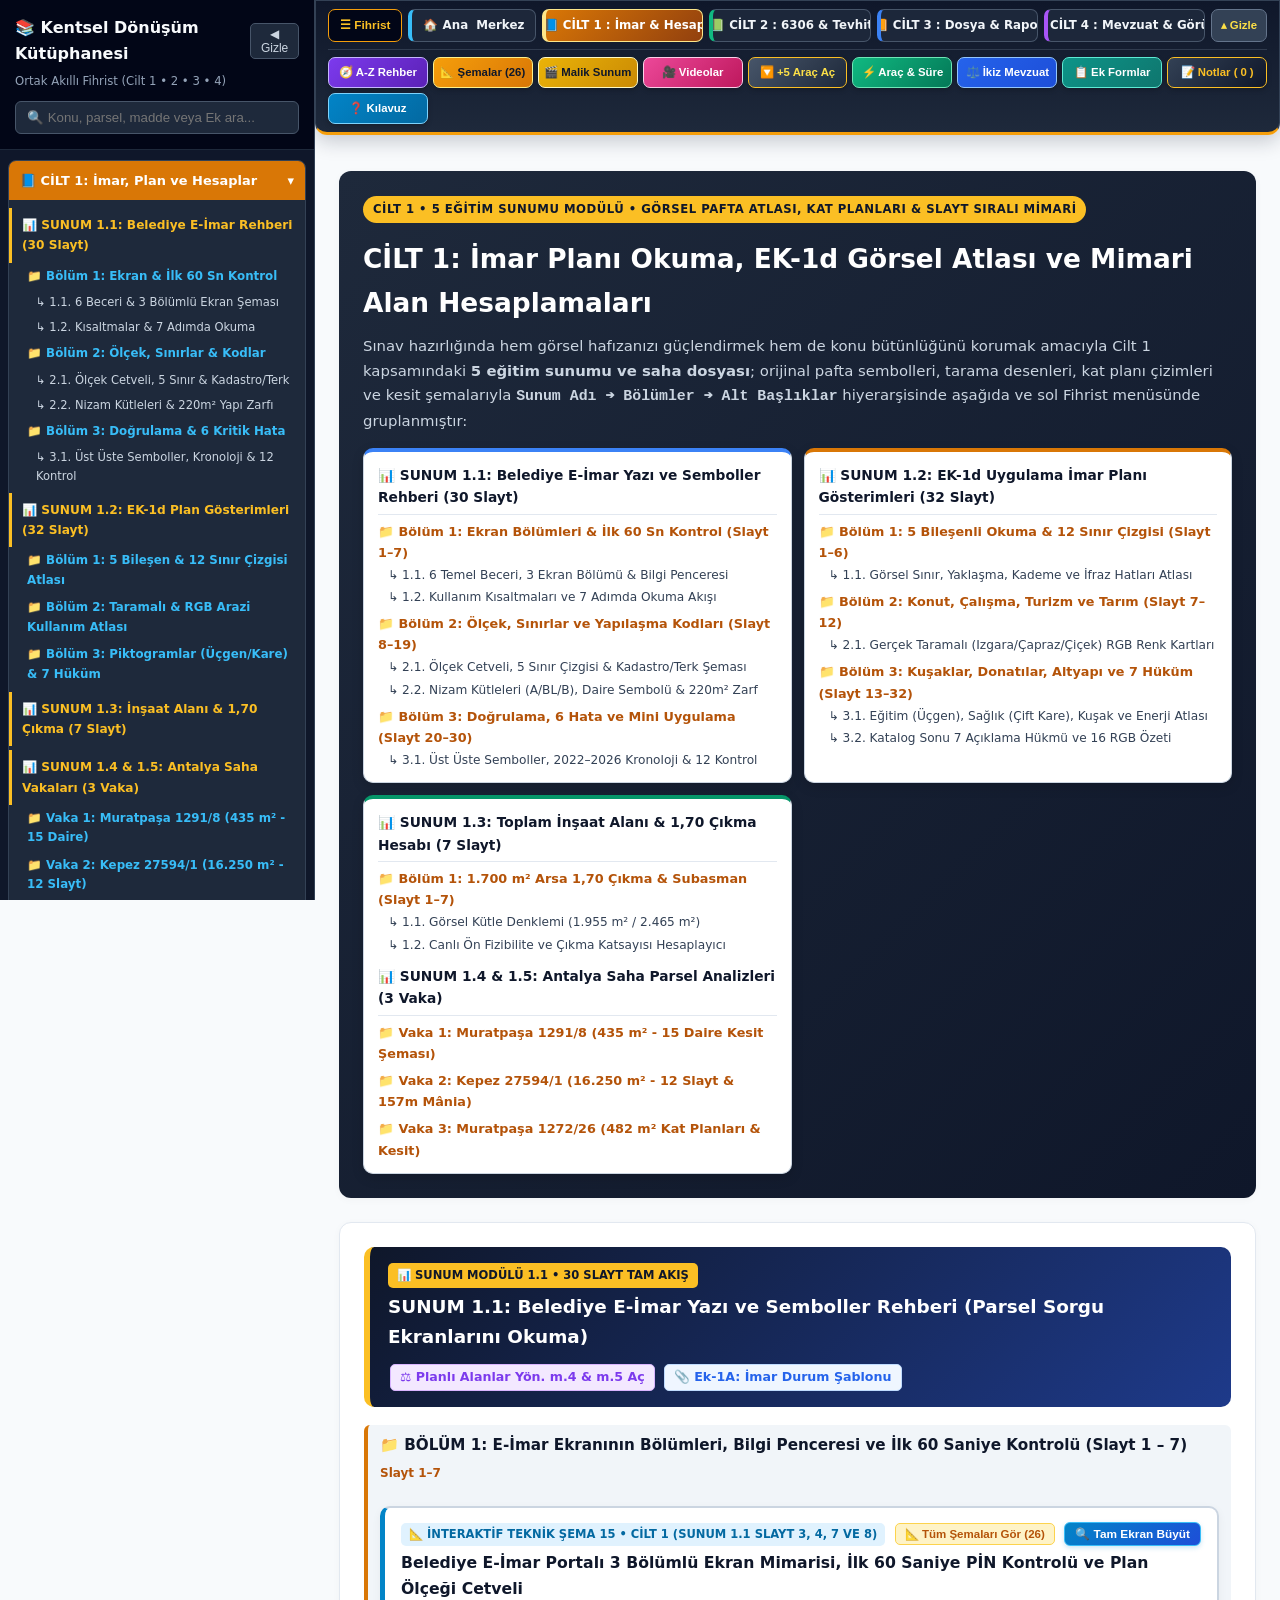
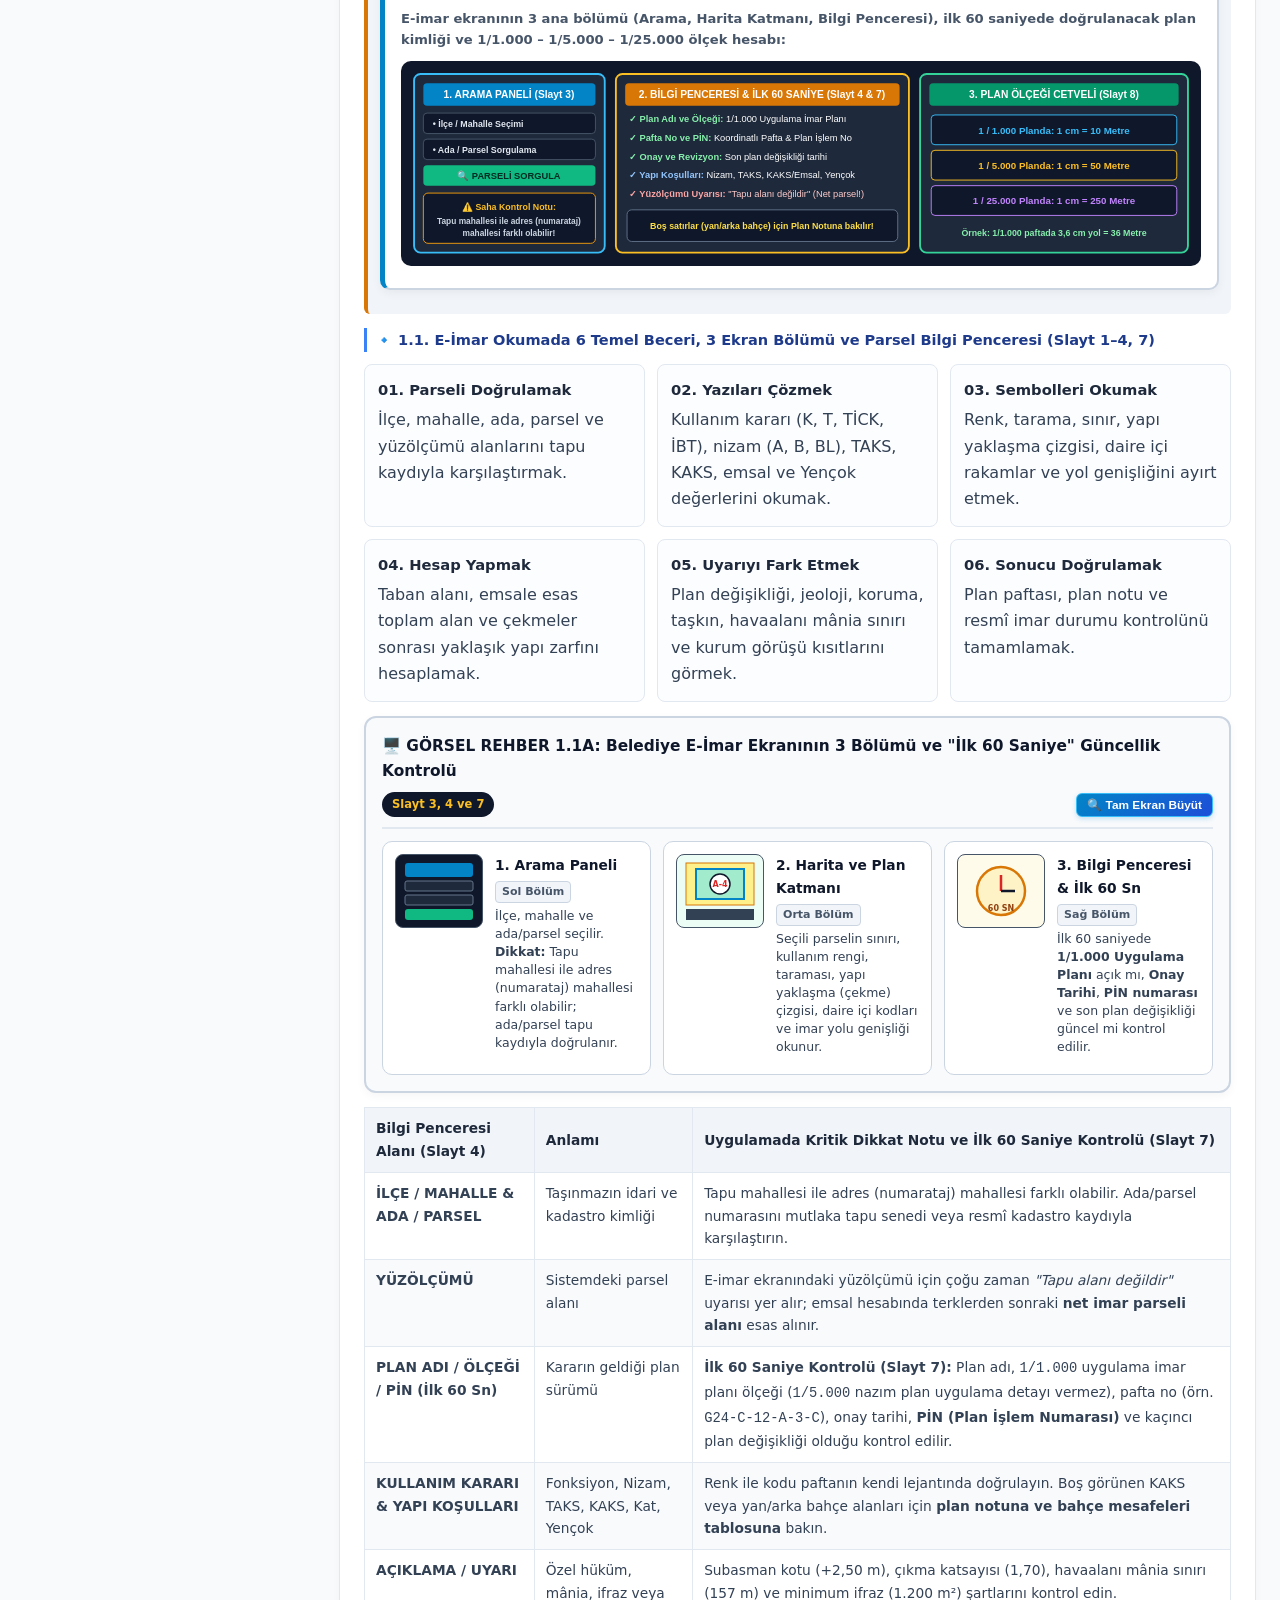
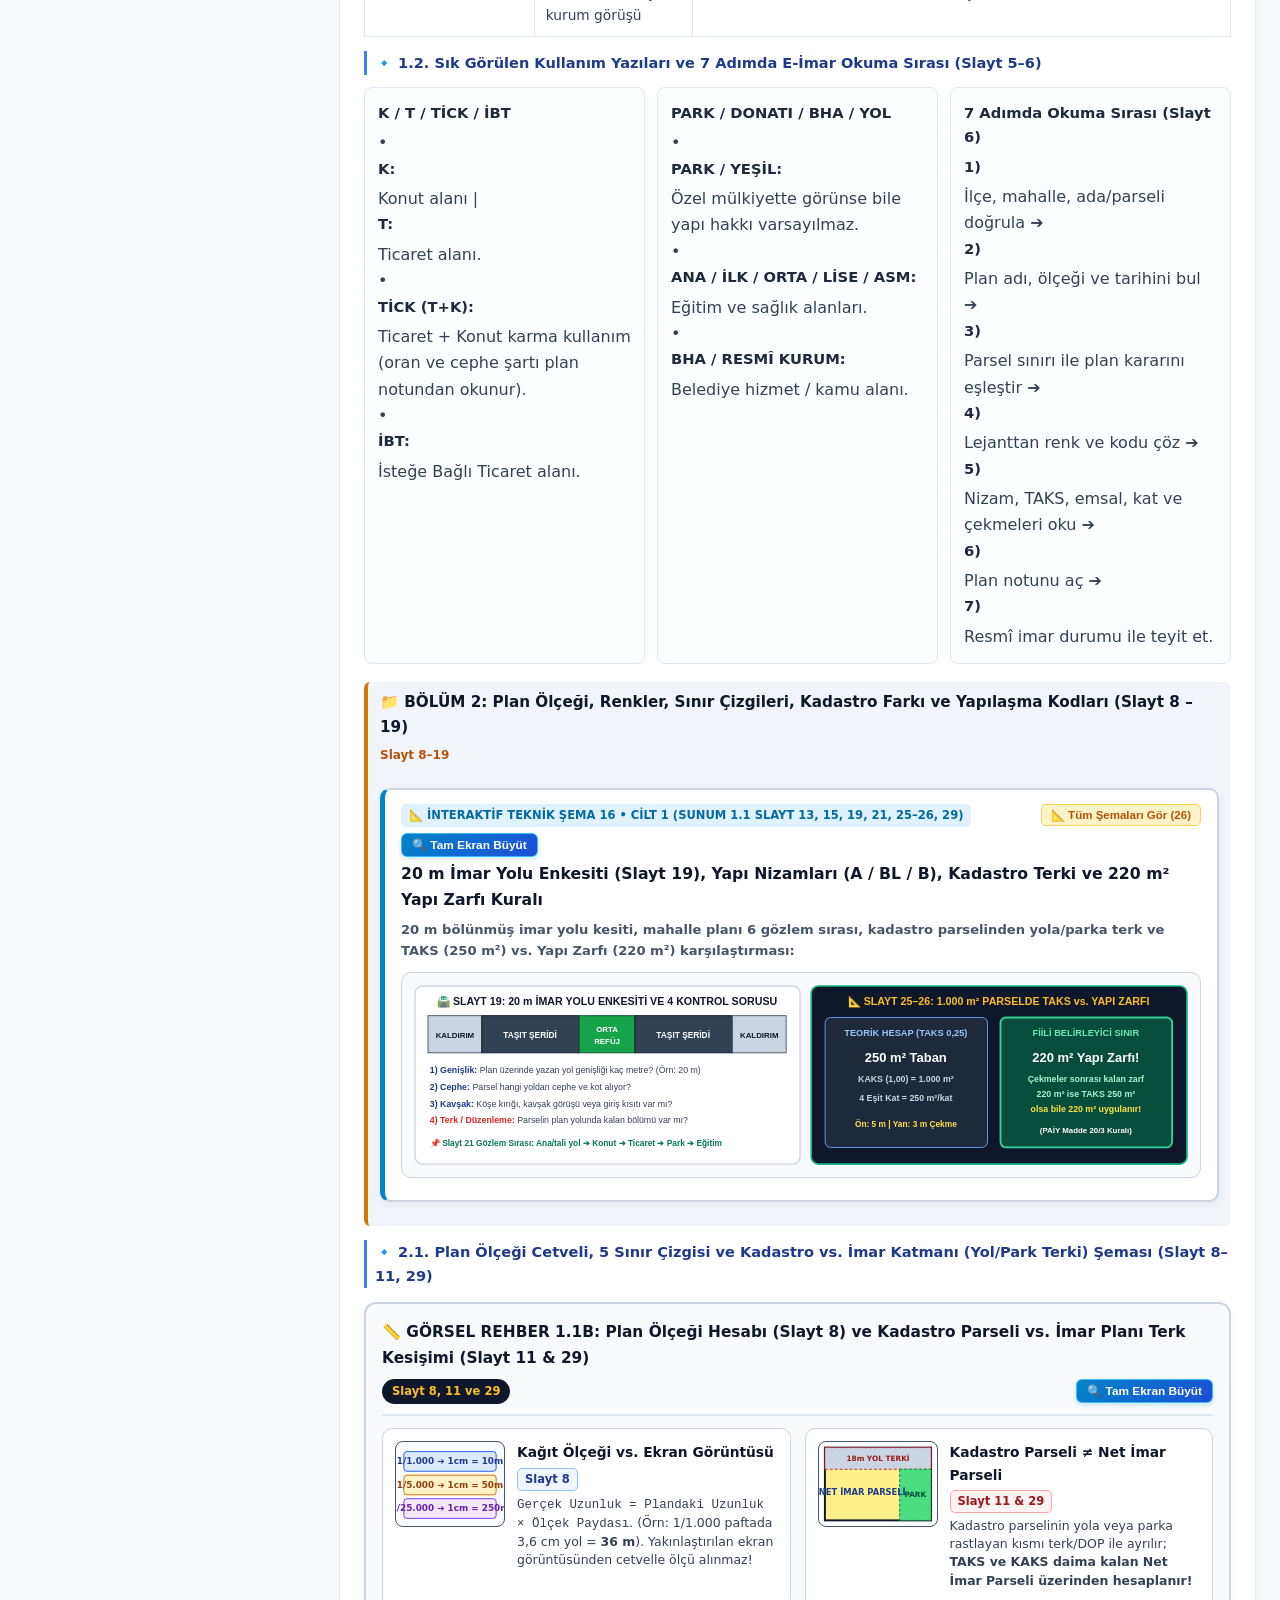
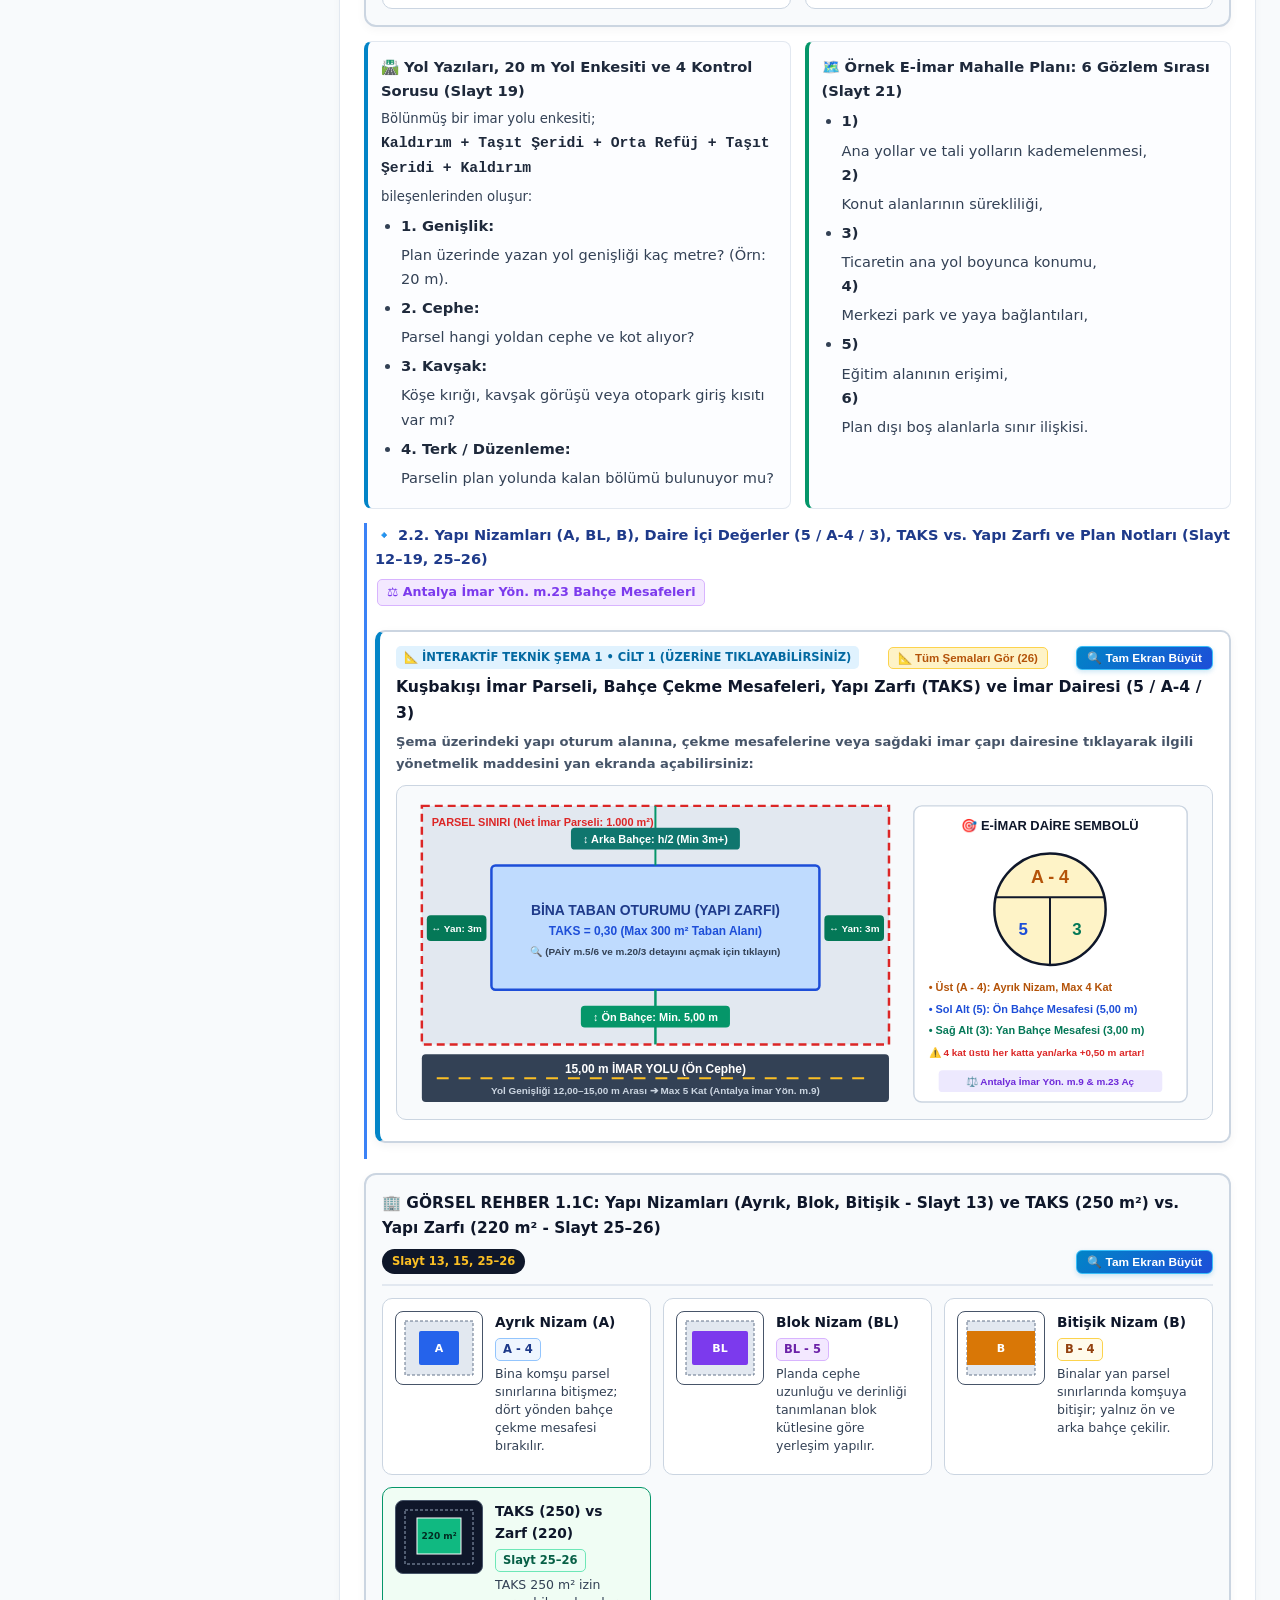
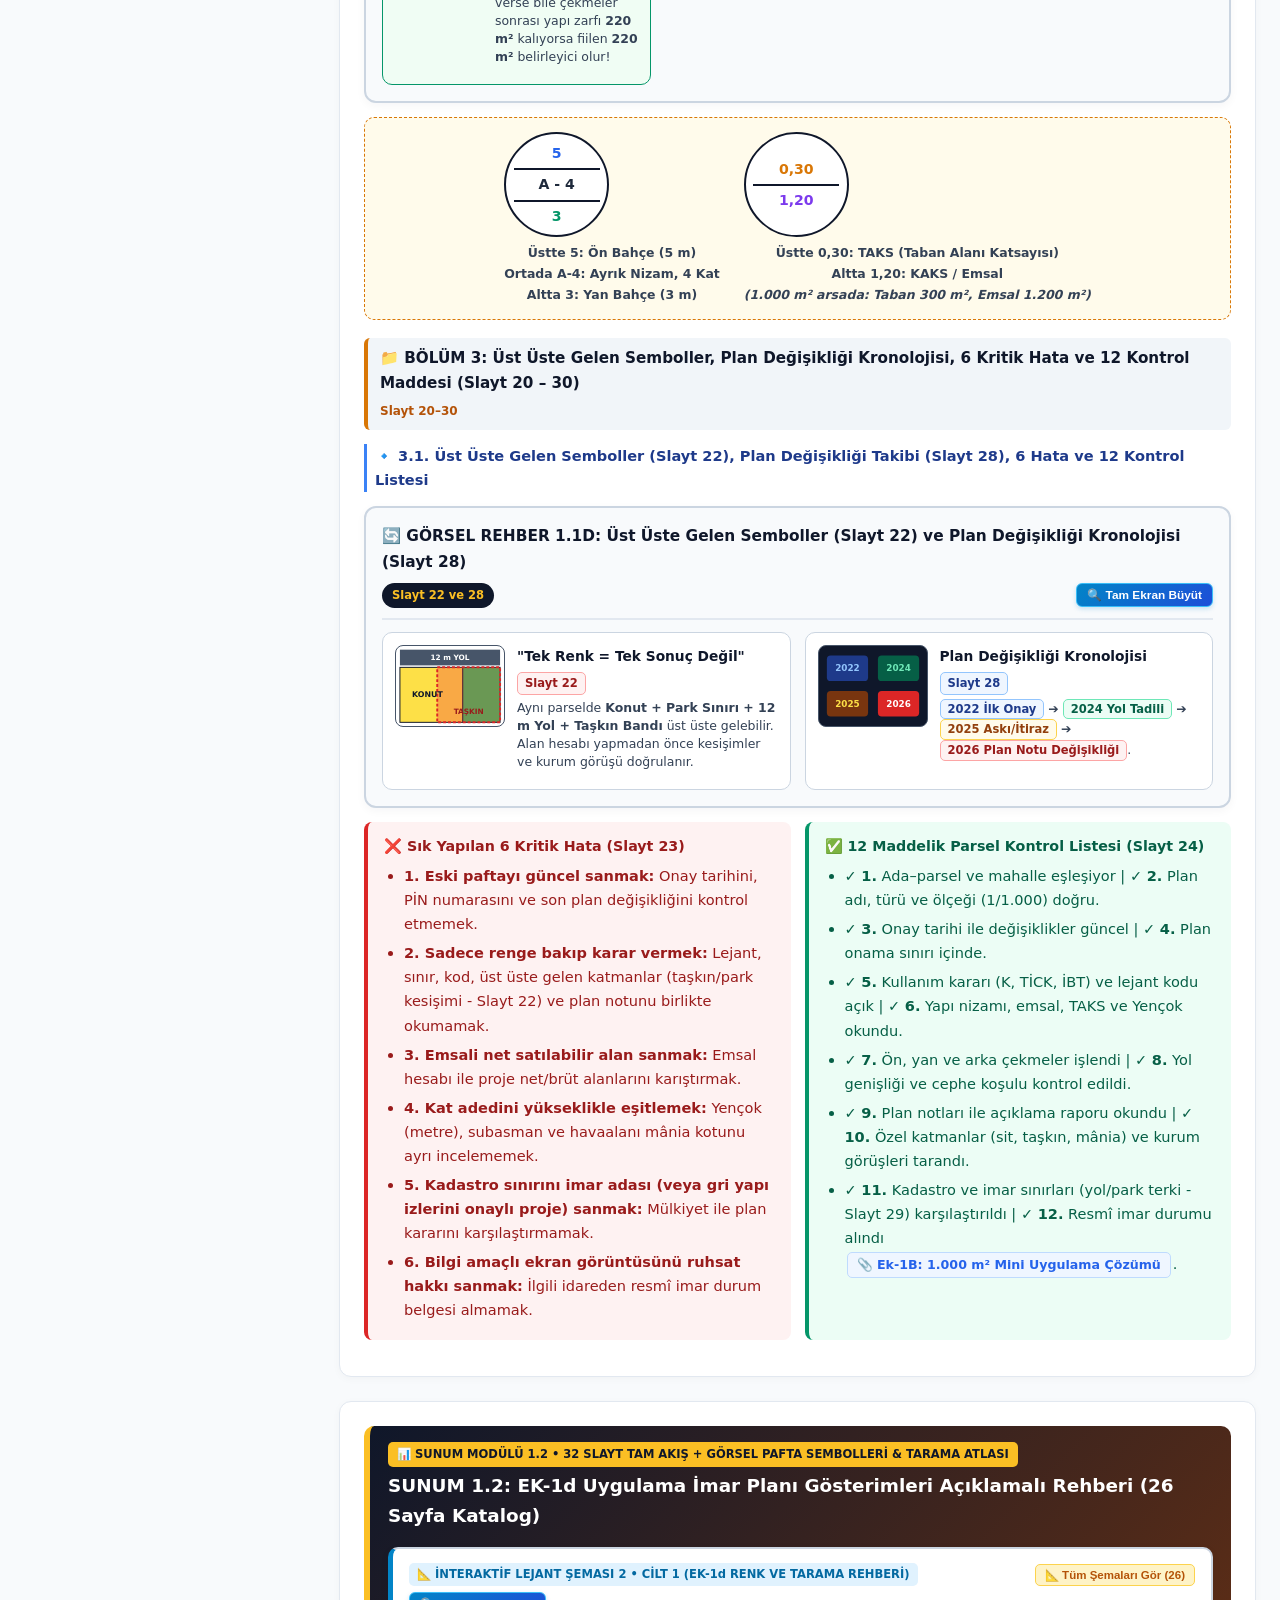
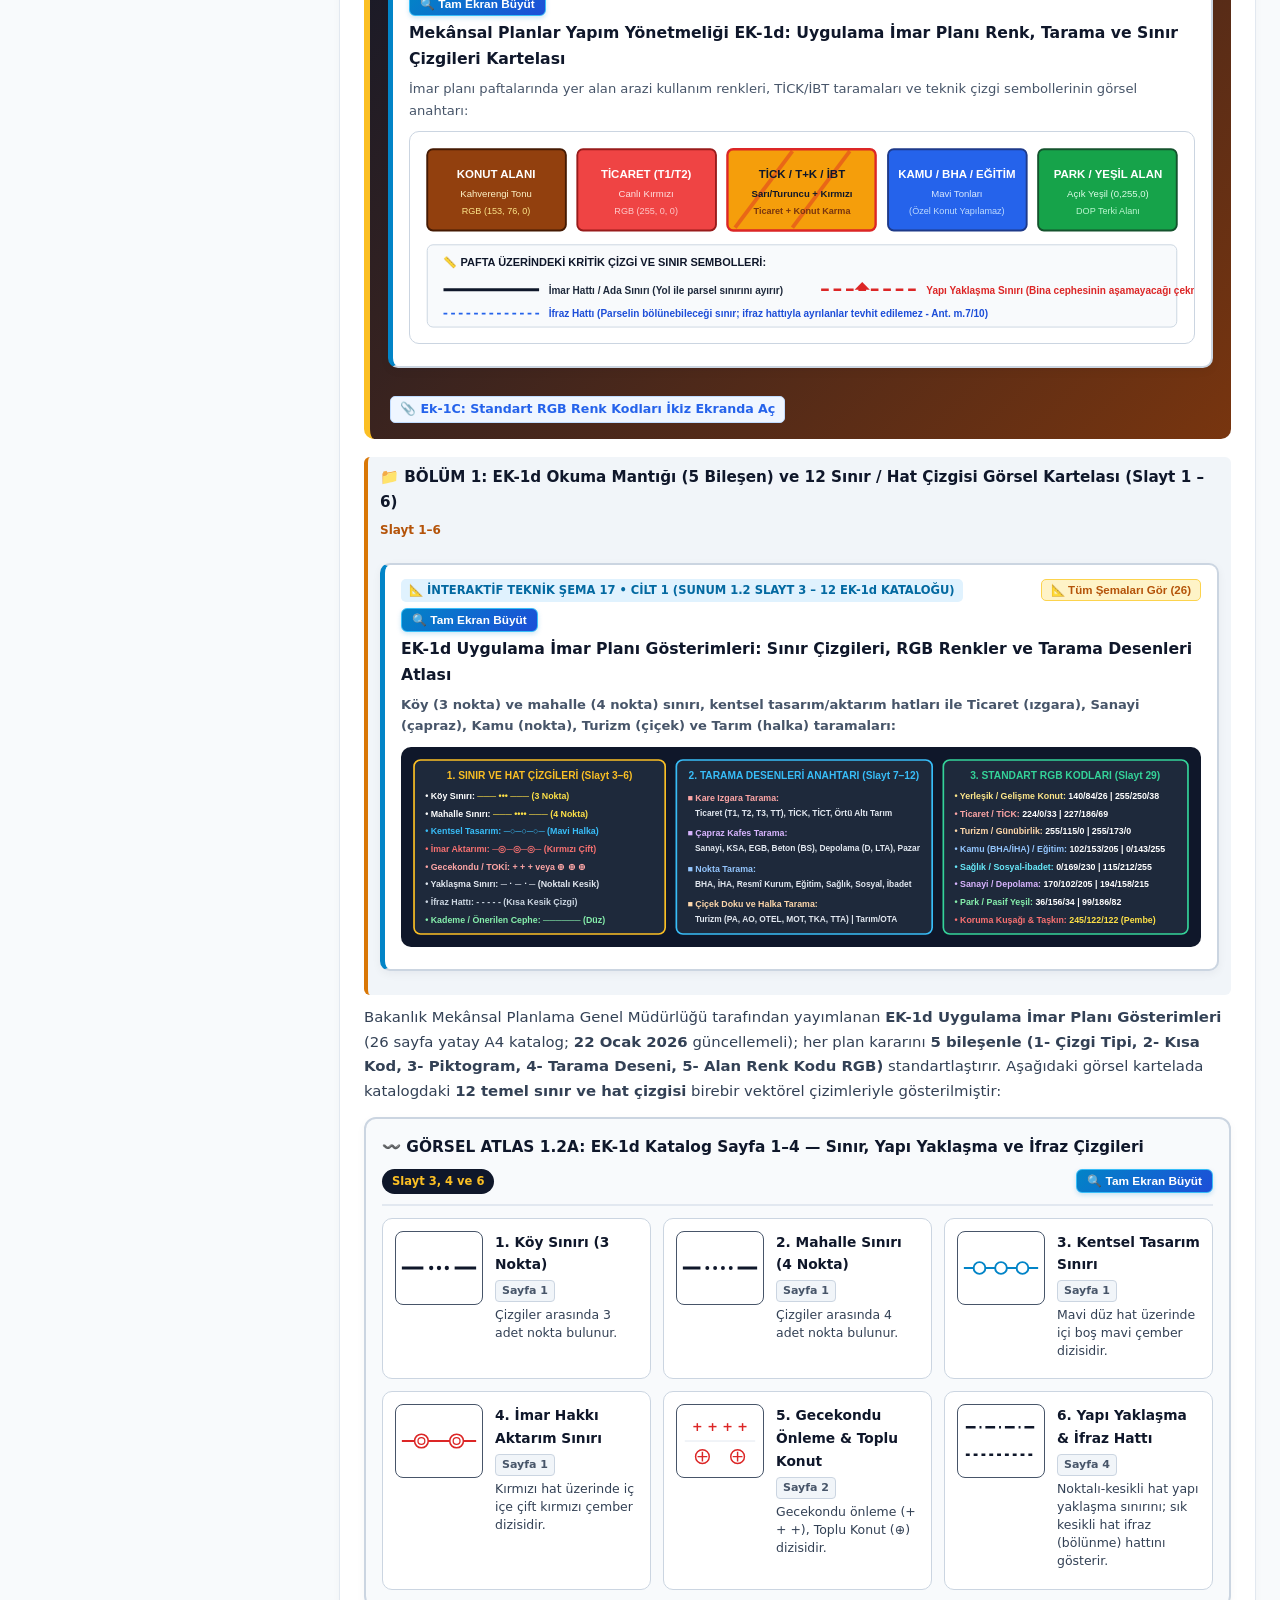
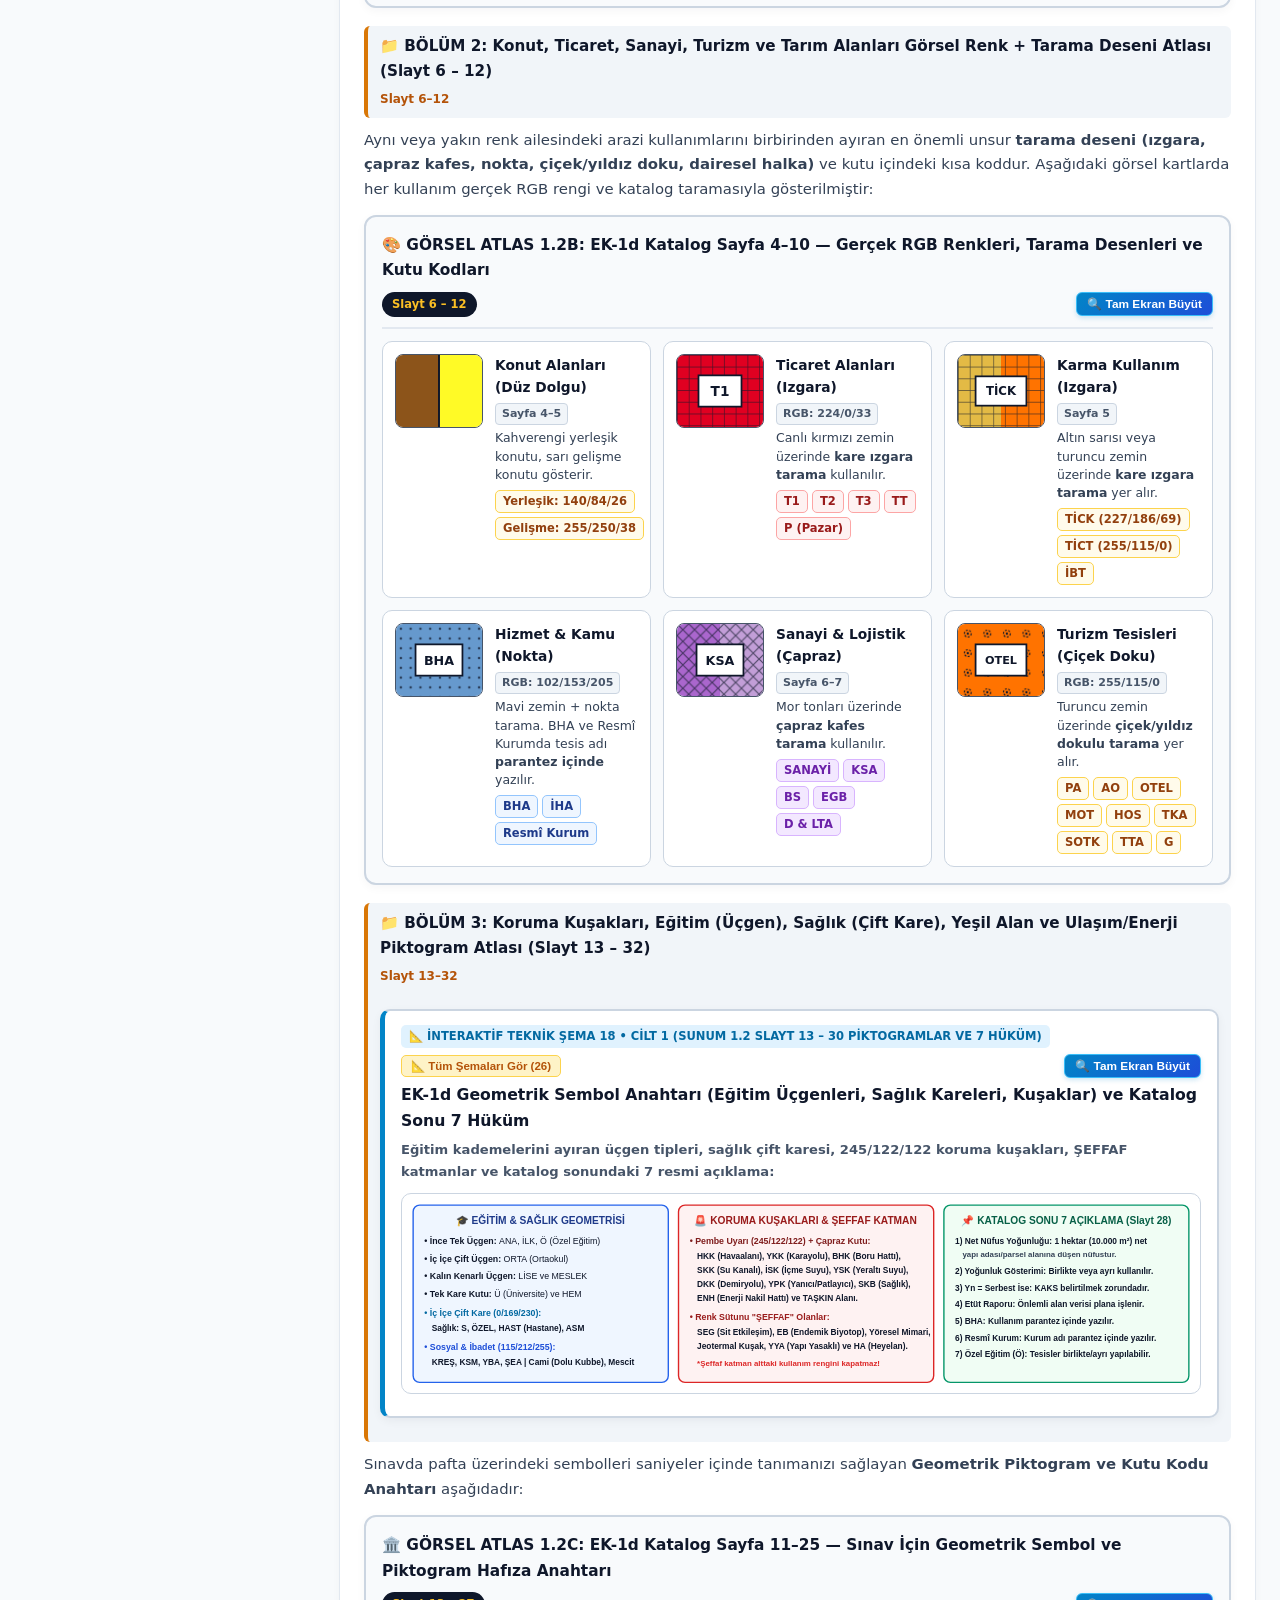
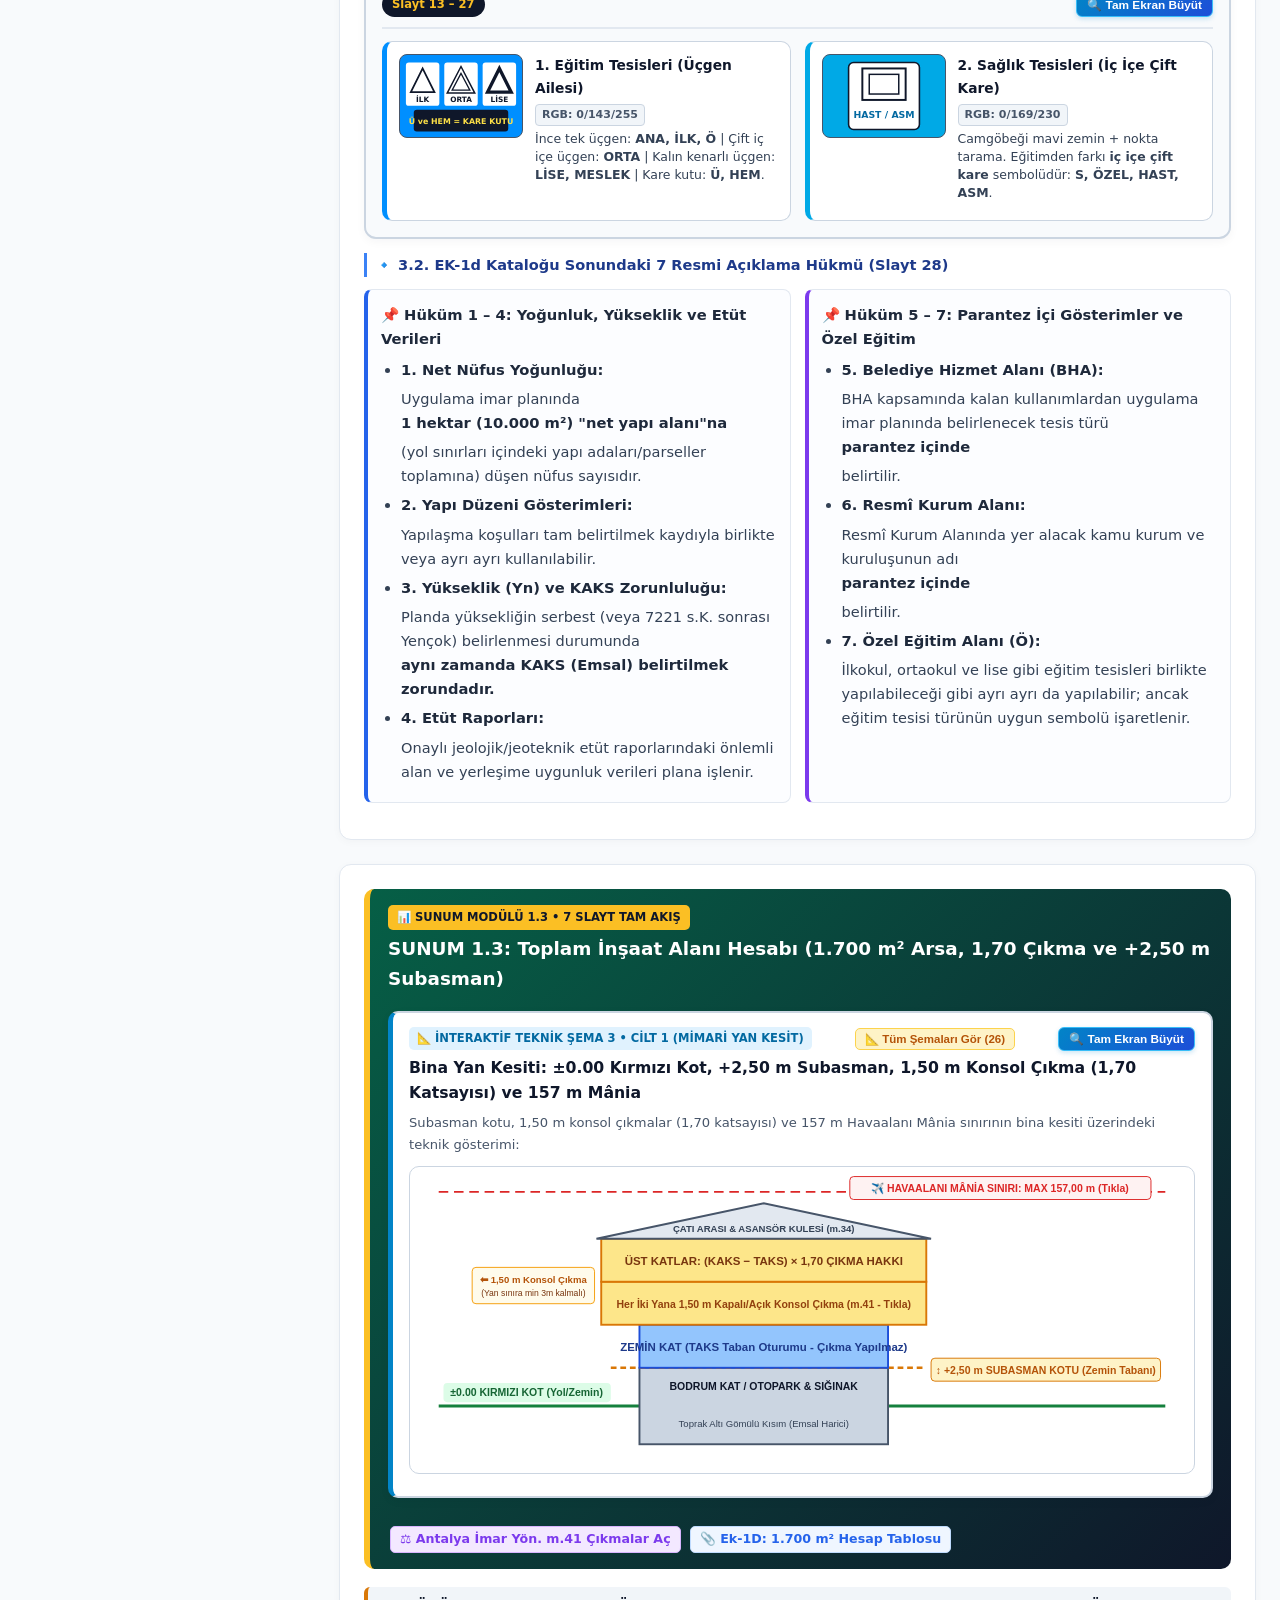
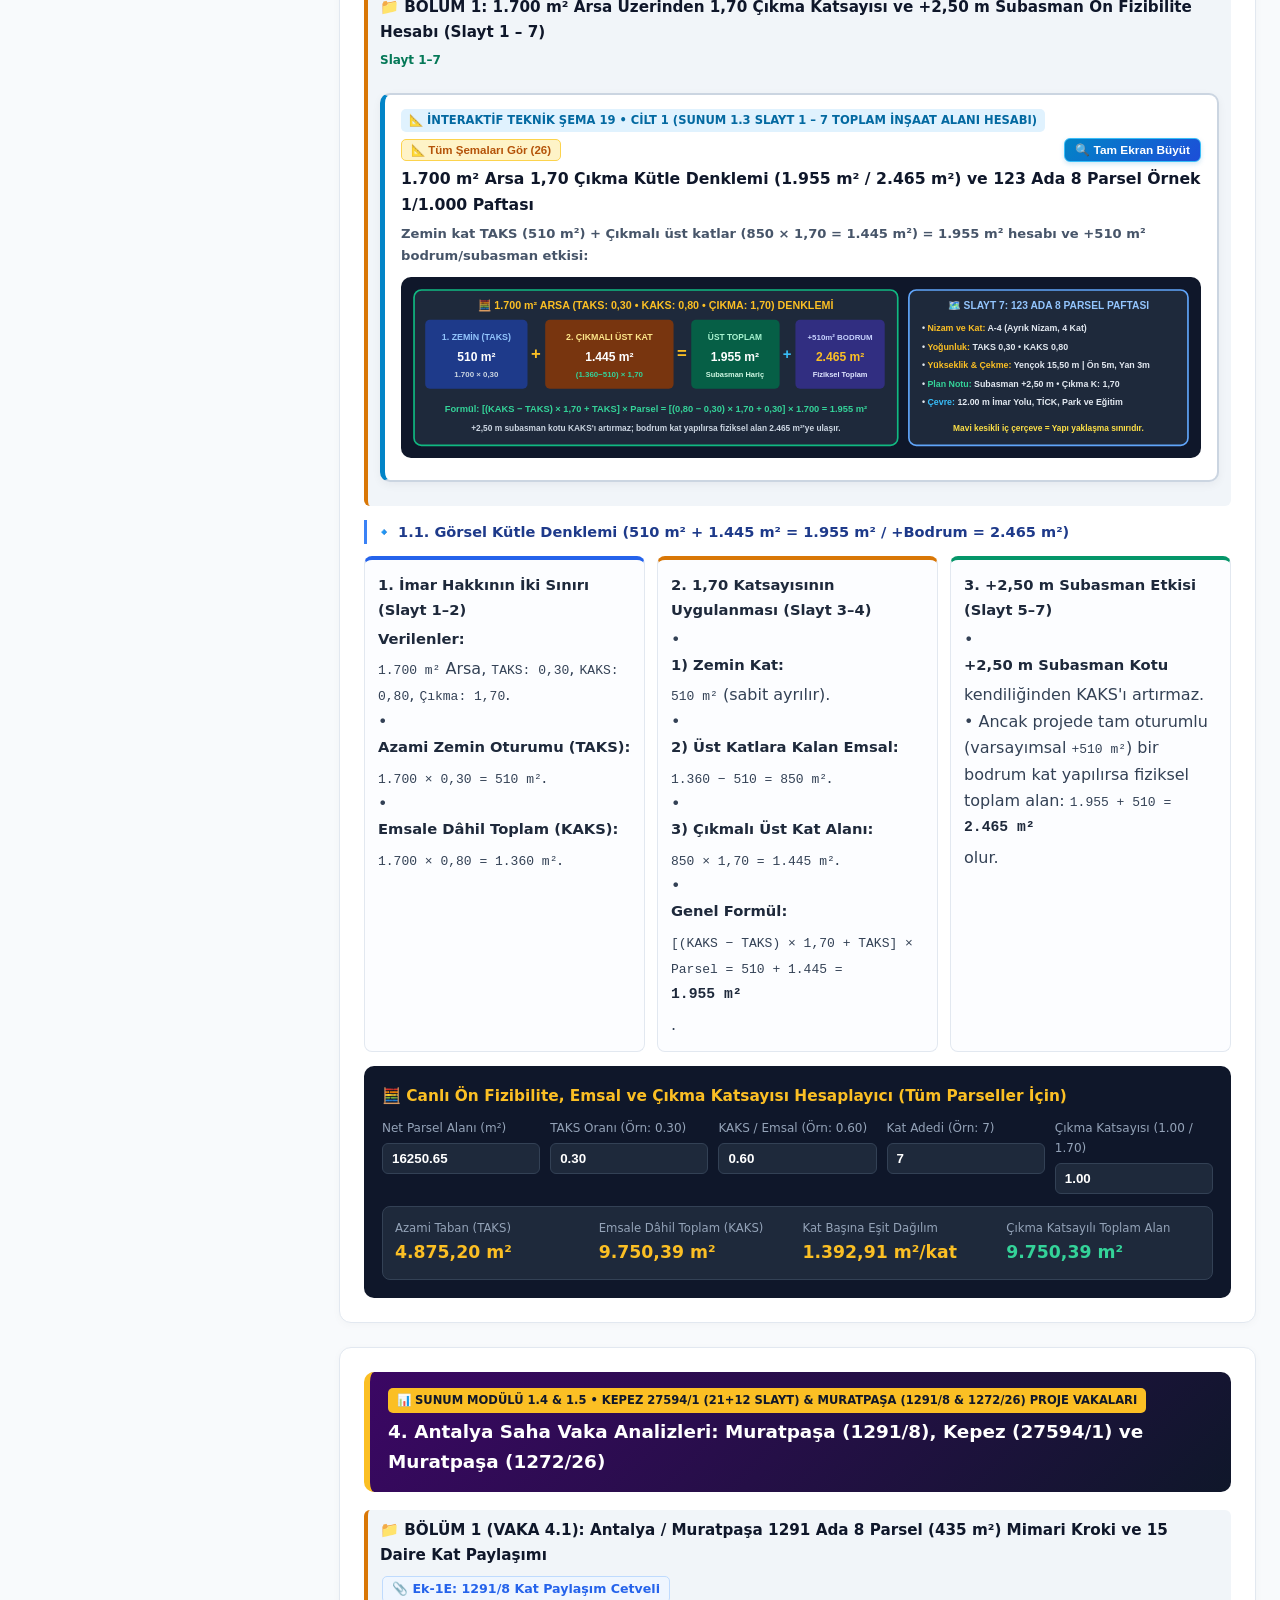
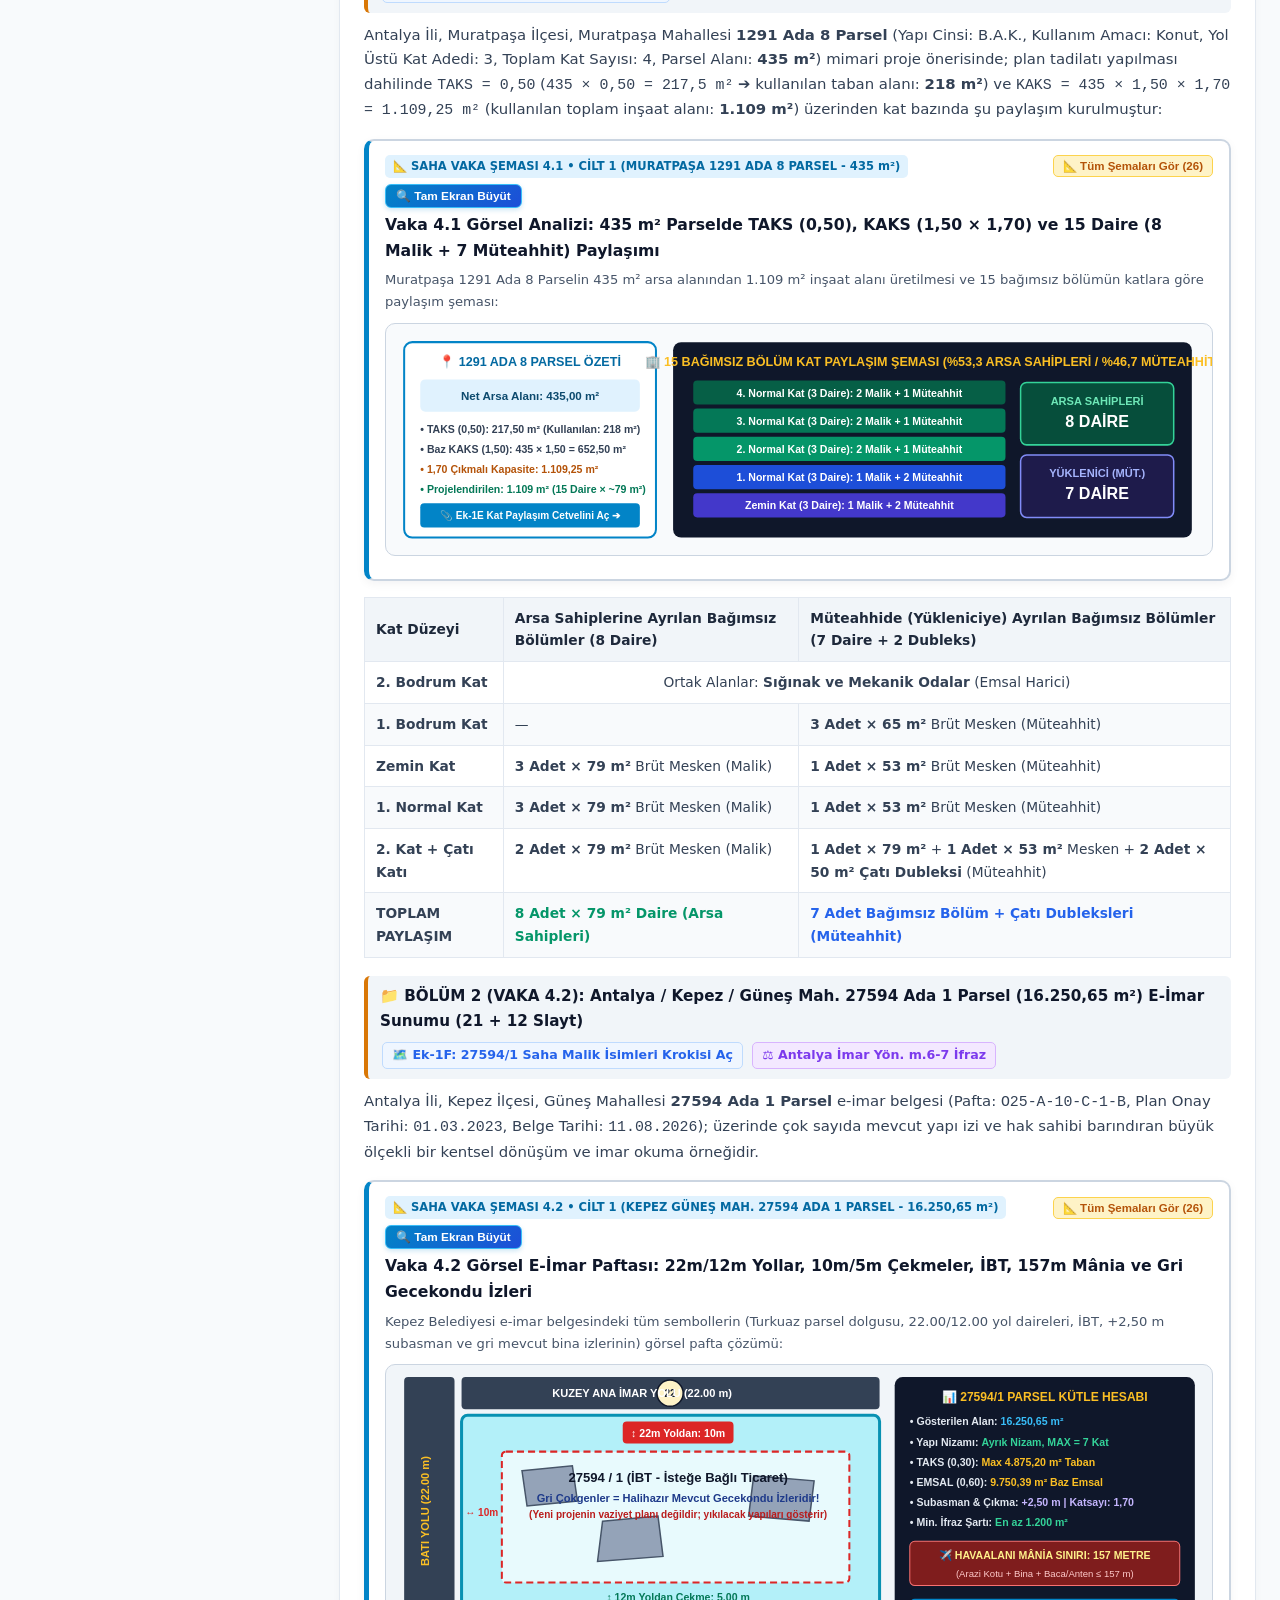
==== commit 4169b86e: "Add files via upload" ====
--- a/cilt1.html
+++ b/cilt1.html
@@ -3,7 +3,7 @@
 <head>
   <meta charset="UTF-8">
   <meta name="viewport" content="width=device-width, initial-scale=1.0">
-  <title>CİLT 1: İmar Planı Okuma, Semboller ve Mimari Hesaplar | Kentsel Dönüşüm Kütüphanesi</title>
+  <title>CİLT 1: İmar Planı Okuma, EK-1d Semboller ve Mimari Hesaplar | Kentsel Dönüşüm Kütüphanesi</title>
   <link rel="stylesheet" href="ortak.css">
 </head>
 <body data-cilt="1">
@@ -14,29 +14,76 @@
 
     <div class="container">
 
-      <!-- GİRİŞ BAŞLIĞI -->
+      <!-- GİRİŞ BAŞLIĞI VE CİLT 1 SUNUM / BÖLÜM / ALT BAŞLIK AĞAÇ HARİTASI -->
       <div class="section-card" style="background: linear-gradient(135deg, #1e293b 0%, #0f172a 100%); color: #fff; border:none;">
-        <span class="section-badge" style="background:#fbbf24; color:#0f172a;">CİLT 1 • İMAR PLANI OKUMA, EK-1d SEMBOLLER, KEPEZ 27594/1 ANALİZİ & İKİZ EKRAN</span>
-        <h1 style="color:#fff; margin-top:6px;">İmar Planı Okuma, EK-1d Gösterimler ve Mimari Alan Hesaplamaları</h1>
-        <p style="color:#cbd5e1; margin-bottom:0;">
-          Bu cilt; Belediye E-İmar sorgu ekranlarının okunması, pafta üzerindeki daire içi yapılaşma sembolleri, EK-1d standartları, 1,70 çıkma katsayılı ve +2,50 m subasman kotlu alan hesapları ile <strong>Antalya Muratpaşa (1291 Ada 8 Parsel)</strong> ve <strong>Antalya Kepez Güneş Mahallesi (27594 Ada 1 Parsel - 16.250,65 m² İBT & Malik Krokisi)</strong> vaka analizlerini içerir. Üst bardaki <strong>"☰ Fihrist"</strong> butonuyla sol menüyü açıp kapatabilir, metin içindeki <span style="color:#d8b4fe; font-weight:700;">[⚖️ Madde Aç]</span> veya <span style="color:#93c5fd; font-weight:700;">[📎 Ek-...]</span> butonlarıyla ilgili mevzuatı/eki <strong>sağ ikiz ekranda</strong> açabilirsiniz.
+        <span class="section-badge" style="background:#fbbf24; color:#0f172a;">CİLT 1 • 5 EĞİTİM SUNUMU MODÜLÜ • GÖRSEL PAFTA ATLASI, KAT PLANLARI & SLAYT SIRALI MİMARİ</span>
+        <h1 style="color:#fff; margin-top:6px;">CİLT 1: İmar Planı Okuma, EK-1d Görsel Atlası ve Mimari Alan Hesaplamaları</h1>
+        <p style="color:#cbd5e1; margin-bottom:14px;">
+          Sınav hazırlığında hem görsel hafızanızı güçlendirmek hem de konu bütünlüğünü korumak amacıyla Cilt 1 kapsamındaki <strong>5 eğitim sunumu ve saha dosyası</strong>; orijinal pafta sembolleri, tarama desenleri, kat planı çizimleri ve kesit şemalarıyla <strong><code>Sunum Adı ➔ Bölümler ➔ Alt Başlıklar</code></strong> hiyerarşisinde aşağıda ve sol Fihrist menüsünde gruplanmıştır:
         </p>
+
+        <!-- 3 KADEMELİ HIZLI GEZİNME HARİTASI -->
+        <div class="sunum-harita-grid">
+          <div class="sunum-harita-card" style="border-top-color:#3b82f6;">
+            <strong class="sunum-title">📊 SUNUM 1.1: Belediye E-İmar Yazı ve Semboller Rehberi (30 Slayt)</strong>
+            <a class="bolum-item" href="#s1-b1">📁 Bölüm 1: Ekran Bölümleri & İlk 60 Sn Kontrol (Slayt 1–7)</a>
+            <a class="alt-item" href="#s1-b1-1">↳ 1.1. 6 Temel Beceri, 3 Ekran Bölümü & Bilgi Penceresi</a>
+            <a class="alt-item" href="#s1-b1-2">↳ 1.2. Kullanım Kısaltmaları ve 7 Adımda Okuma Akışı</a>
+            <a class="bolum-item" href="#s1-b2">📁 Bölüm 2: Ölçek, Sınırlar ve Yapılaşma Kodları (Slayt 8–19)</a>
+            <a class="alt-item" href="#s1-b2-1">↳ 2.1. Ölçek Cetveli, 5 Sınır Çizgisi & Kadastro/Terk Şeması</a>
+            <a class="alt-item" href="#bolum-1-nizam">↳ 2.2. Nizam Kütleleri (A/BL/B), Daire Sembolü & 220m² Zarf</a>
+            <a class="bolum-item" href="#s1-b3">📁 Bölüm 3: Doğrulama, 6 Hata ve Mini Uygulama (Slayt 20–30)</a>
+            <a class="alt-item" href="#bolum-1-hatalar">↳ 3.1. Üst Üste Semboller, 2022–2026 Kronoloji & 12 Kontrol</a>
+          </div>
+
+          <div class="sunum-harita-card" style="border-top-color:#d97706;">
+            <strong class="sunum-title">📊 SUNUM 1.2: EK-1d Uygulama İmar Planı Gösterimleri (32 Slayt)</strong>
+            <a class="bolum-item" href="#s2-b1">📁 Bölüm 1: 5 Bileşenli Okuma & 12 Sınır Çizgisi (Slayt 1–6)</a>
+            <a class="alt-item" href="#s2-b1-cizgi">↳ 1.1. Görsel Sınır, Yaklaşma, Kademe ve İfraz Hatları Atlası</a>
+            <a class="bolum-item" href="#s2-b2">📁 Bölüm 2: Konut, Çalışma, Turizm ve Tarım (Slayt 7–12)</a>
+            <a class="alt-item" href="#s2-b2-tarama">↳ 2.1. Gerçek Taramalı (Izgara/Çapraz/Çiçek) RGB Renk Kartları</a>
+            <a class="bolum-item" href="#s2-b3">📁 Bölüm 3: Kuşaklar, Donatılar, Altyapı ve 7 Hüküm (Slayt 13–32)</a>
+            <a class="alt-item" href="#s2-b3-sembol">↳ 3.1. Eğitim (Üçgen), Sağlık (Çift Kare), Kuşak ve Enerji Atlası</a>
+            <a class="alt-item" href="#s2-b3-aciklama">↳ 3.2. Katalog Sonu 7 Açıklama Hükmü ve 16 RGB Özeti</a>
+          </div>
+
+          <div class="sunum-harita-card" style="border-top-color:#059669;">
+            <strong class="sunum-title">📊 SUNUM 1.3: Toplam İnşaat Alanı & 1,70 Çıkma Hesabı (7 Slayt)</strong>
+            <a class="bolum-item" href="#s3-b1">📁 Bölüm 1: 1.700 m² Arsa 1,70 Çıkma & Subasman (Slayt 1–7)</a>
+            <a class="alt-item" href="#s3-b1-1">↳ 1.1. Görsel Kütle Denklemi (1.955 m² / 2.465 m²)</a>
+            <a class="alt-item" href="#s3-b1-2">↳ 1.2. Canlı Ön Fizibilite ve Çıkma Katsayısı Hesaplayıcı</a>
+            <strong class="sunum-title" style="margin-top:10px;">📊 SUNUM 1.4 & 1.5: Antalya Saha Parsel Analizleri (3 Vaka)</strong>
+            <a class="bolum-item" href="#s4-vaka1">📁 Vaka 1: Muratpaşa 1291/8 (435 m² - 15 Daire Kesit Şeması)</a>
+            <a class="bolum-item" href="#bolum-4-kepez">📁 Vaka 2: Kepez 27594/1 (16.250 m² - 12 Slayt & 157m Mânia)</a>
+            <a class="bolum-item" href="#bolum-4-muratpasa-1272">📁 Vaka 3: Muratpaşa 1272/26 (482 m² Kat Planları & Kesit)</a>
+          </div>
+        </div>
       </div>
 
       <!-- ================================================================= -->
-      <!-- BÖLÜM 1: BELEDİYE E-İMAR YAZI VE SEMBOLLER REHBERİ -->
+      <!-- SUNUM MODÜLÜ 1.1: BELEDİYE E-İMAR YAZI VE SEMBOLLER REHBERİ (30 SLAYT) -->
       <!-- ================================================================= -->
       <section class="section-card" id="bolum-1">
-        <span class="section-badge">BÖLÜM 1 • E-İMAR REHBERİ VE PAFTA SEMBOLLERİ</span>
-        <h2>
-          <span>1. Belediye E-İmar Yazı, Sembol ve Rakamlarını Okuma Rehberi</span>
+        <div class="ppt-module-banner">
+          <div>
+            <span class="ppt-tag">📊 SUNUM MODÜLÜ 1.1 • 30 SLAYT TAM AKIŞ</span>
+            <h2>SUNUM 1.1: Belediye E-İmar Yazı ve Semboller Rehberi (Parsel Sorgu Ekranlarını Okuma)</h2>
+          </div>
           <div>
             <a class="law-link" onclick="openSplitLaw('paiy-m4')">⚖️ Planlı Alanlar Yön. m.4 & m.5 Aç</a>
             <a class="ek-link" id="ref-eimar-1" onclick="openSplitEk('ek-1a', 'ref-eimar-1')">📎 Ek-1A: İmar Durum Şablonu</a>
           </div>
-        </h2>
-
-        <p>Belediye e-imar parsel sorgu ekranları; ekran bilgisi, plan paftası, plan notları ve resmî imar durum belgesi ile birlikte değerlendirilmelidir. Bir belediye e-imar ekranını sistematik biçimde okumak için <strong>6 temel beceri</strong> gerekir:</p>
+        </div>
+
+        <!-- BÖLÜM 1 -->
+        <div class="ppt-bolum-header" id="s1-b1">
+          <span>📁 BÖLÜM 1: E-İmar Ekranının Bölümleri, Bilgi Penceresi ve İlk 60 Saniye Kontrolü (Slayt 1 – 7)</span>
+          <span style="font-size:0.75rem; color:#b45309;">Slayt 1–7</span>
+        </div>
+
+        <div class="ppt-alt-header" id="s1-b1-1">
+          <span>🔹 1.1. E-İmar Okumada 6 Temel Beceri, 3 Ekran Bölümü ve Parsel Bilgi Penceresi (Slayt 1–4, 7)</span>
+        </div>
 
         <div class="grid-3">
           <div class="mini-card"><strong>01. Parseli Doğrulamak</strong>İlçe, mahalle, ada, parsel ve yüzölçümü alanlarını tapu kaydıyla karşılaştırmak.</div>
@@ -47,61 +94,66 @@
           <div class="mini-card"><strong>06. Sonucu Doğrulamak</strong>Plan paftası, plan notu ve resmî imar durumu kontrolünü tamamlamak.</div>
         </div>
 
-        <h3>1.1. E-İmar Ekranının Bölümleri ve Parsel Bilgi Penceresi</h3>
+        <!-- ORTAK.JS TARAFINDAN OTOMATİK DOLDURULAN GÖRSEL EKRAN KARTI -->
+        <div id="atlas-eimar-ekran"></div>
+
         <div class="table-wrap">
           <table>
             <thead>
-              <tr><th>Bilgi Penceresi Alanı</th><th>Anlamı</th><th>Uygulamada Kritik Dikkat Notu</th></tr>
+              <tr><th>Bilgi Penceresi Alanı (Slayt 4)</th><th>Anlamı</th><th>Uygulamada Kritik Dikkat Notu ve İlk 60 Saniye Kontrolü (Slayt 7)</th></tr>
             </thead>
             <tbody>
-              <tr><td><strong>İLÇE / MAHALLE</strong></td><td>Parselin idari konumu</td><td>Tapu mahallesi ile adres (numarataj) mahallesi birbirinden farklı olabilir.</td></tr>
-              <tr><td><strong>ADA / PARSEL</strong></td><td>Taşınmazın kadastro kimliği</td><td>Numarayı mutlaka tapu senedi veya resmî kadastro kaydıyla karşılaştırın (Örn: <code>27594 / 1</code>).</td></tr>
+              <tr><td><strong>İLÇE / MAHALLE & ADA / PARSEL</strong></td><td>Taşınmazın idari ve kadastro kimliği</td><td>Tapu mahallesi ile adres (numarataj) mahallesi farklı olabilir. Ada/parsel numarasını mutlaka tapu senedi veya resmî kadastro kaydıyla karşılaştırın.</td></tr>
               <tr><td><strong>YÜZÖLÇÜMÜ</strong></td><td>Sistemdeki parsel alanı</td><td>E-imar ekranındaki yüzölçümü için çoğu zaman <em>"Tapu alanı değildir"</em> uyarısı yer alır; emsal hesabında terklerden sonraki <strong>net imar parseli alanı</strong> esas alınır.</td></tr>
-              <tr><td><strong>PLAN ADI / ÖLÇEĞİ</strong></td><td>Kararın geldiği plan</td><td>1/1.000 uygulama imar planı (yapılaşma koşullarını verir) ile 1/5.000 nazım imar planı aynı ayrıntıyı vermez.</td></tr>
-              <tr><td><strong>KULLANIM KARARI</strong></td><td>Konut, ticaret, İBT, park veya donatı</td><td>Renk ile kısaltma kodunu mutlaka paftanın kendi lejantında ve plan notlarında doğrulayın.</td></tr>
-              <tr><td><strong>YAPI KOŞULLARI</strong></td><td>Nizam, TAKS, KAKS, emsal, kat, Yençok</td><td>Ekranda KAKS satırı boş bırakılıp EMSAL satırına değer yazılmış olabilir; boş görünen yan/arka bahçe alanları için <strong>plan notuna ve bahçe mesafeleri tablosuna</strong> bakın.</td></tr>
-              <tr><td><strong>AÇIKLAMA / UYARI</strong></td><td>Özel hüküm, mânia, ifraz veya bilgilendirme</td><td>Subasman kotu, çıkma katsayısı, havaalanı mânia sınırı (örn. 157 m) ve minimum ifraz şartlarını kontrol edin.</td></tr>
+              <tr><td><strong>PLAN ADI / ÖLÇEĞİ / PİN (İlk 60 Sn)</strong></td><td>Kararın geldiği plan sürümü</td><td><strong>İlk 60 Saniye Kontrolü (Slayt 7):</strong> Plan adı, <code>1/1.000</code> uygulama imar planı ölçeği (<code>1/5.000</code> nazım plan uygulama detayı vermez), pafta no (örn. <code>G24-C-12-A-3-C</code>), onay tarihi, <strong>PİN (Plan İşlem Numarası)</strong> ve kaçıncı plan değişikliği olduğu kontrol edilir.</td></tr>
+              <tr><td><strong>KULLANIM KARARI & YAPI KOŞULLARI</strong></td><td>Fonksiyon, Nizam, TAKS, KAKS, Kat, Yençok</td><td>Renk ile kodu paftanın kendi lejantında doğrulayın. Boş görünen KAKS veya yan/arka bahçe alanları için <strong>plan notuna ve bahçe mesafeleri tablosuna</strong> bakın.</td></tr>
+              <tr><td><strong>AÇIKLAMA / UYARI</strong></td><td>Özel hüküm, mânia, ifraz veya kurum görüşü</td><td>Subasman kotu (+2,50 m), çıkma katsayısı (1,70), havaalanı mânia sınırı (157 m) ve minimum ifraz (1.200 m²) şartlarını kontrol edin.</td></tr>
             </tbody>
           </table>
         </div>
 
-        <h3 id="bolum-1-adimlar">1.2. Sık Görülen Kullanım Kısaltmaları, Ölçek ve Pafta Rakamları</h3>
+        <div class="ppt-alt-header" id="s1-b1-2">
+          <span>🔹 1.2. Sık Görülen Kullanım Yazıları ve 7 Adımda E-İmar Okuma Sırası (Slayt 5–6)</span>
+        </div>
         <div class="grid-3">
           <div class="mini-card">
-            <strong>K / KONUT & İBT</strong>
-            <strong>K:</strong> Konut alanı.<br>
-            <strong>İBT (İsteğe Bağlı Ticaret):</strong> Konut alanında kalan ancak plan notlarındaki koşullara göre ticaret yapılabilen alan (Örn: Kepez 27594/1 parsel).
+            <strong>K / T / TİCK / İBT</strong>
+            • <strong>K:</strong> Konut alanı | <strong>T:</strong> Ticaret alanı.<br>
+            • <strong>TİCK (T+K):</strong> Ticaret + Konut karma kullanım (oran ve cephe şartı plan notundan okunur).<br>
+            • <strong>İBT:</strong> İsteğe Bağlı Ticaret alanı.
           </div>
           <div class="mini-card">
-            <strong>T / TİCARET & TİCK (T+K)</strong>
-            <strong>T:</strong> Ticaret alanı.<br>
-            <strong>TİCK (T+K):</strong> Ticaret + Konut karma kullanım alanı. Kullanım oranları ve cephe şartı plan notundan okunur.
+            <strong>PARK / DONATI / BHA / YOL</strong>
+            • <strong>PARK / YEŞİL:</strong> Özel mülkiyette görünse bile yapı hakkı varsayılmaz.<br>
+            • <strong>ANA / İLK / ORTA / LİSE / ASM:</strong> Eğitim ve sağlık alanları.<br>
+            • <strong>BHA / RESMÎ KURUM:</strong> Belediye hizmet / kamu alanı.
           </div>
           <div class="mini-card">
-            <strong>PARK / ANA / İLK / ORTA / LİSE / ASM</strong>
-            <strong>PARK:</strong> Açık ve yeşil alan (özel mülkiyette görünse bile yapı hakkı varsayılmaz).<br>
-            <strong>ANA/İLK/ORTA/LİSE/ASM:</strong> Eğitim ve sağlık donatıları.
-          </div>
-        </div>
-
-        <div class="table-wrap">
-          <table>
-            <thead>
-              <tr><th>Paftadaki İşaret / Rakam</th><th>Örnek Gösterim</th><th>Harita Üzerindeki Teknik Anlamı</th></tr>
-            </thead>
-            <tbody>
-              <tr><td><strong>Daire İçinde Yol Genişliği</strong></td><td>Daire içinde <code>22.00</code>, <code>15.00</code>, <code>12.00</code>, <code>10.00</code></td><td>Planlanan imar yolunun metre cinsinden genişliği (22 m ana yol, 12 m tali yol). <a class="law-link" onclick="openSplitLaw('ant-m9')">⚖️ Antalya İmar Yön. m.9 Kat Tablosu</a></td></tr>
-              <tr><td><strong>Sınıra Yakın Çekme Rakamı</strong></td><td>Yol sınırına yakın <code>10</code> veya <code>5</code></td><td>Yapının o yol cephesi sınırından çekilmesi gereken <strong>ön bahçe (yapı yaklaşma) mesafesi</strong> (10 m / 5 m).</td></tr>
-              <tr><td><strong>Ölçü Çizgisi ve Kot Rakamı</strong></td><td><code>25.00</code> | <code>+102.50</code></td><td>İki nokta arası mesafe (örn. 25 m cephe) | Referans sistemine (deniz seviyesine) göre arazi kotu.</td></tr>
-              <tr><td><strong>Plan Ölçeği Hesabı</strong></td><td><code>1/1.000</code> | <code>1/5.000</code> | <code>1/25.000</code></td><td>Özgün ölçekte <strong>1 cm</strong>; 1/1.000 planda <strong>10 m</strong>, 1/5.000 planda <strong>50 m</strong>, 1/25.000 planda <strong>250 m</strong>'dir. <em>(Ekran görüntüsü üzerinden cetvelle arazi ölçüsü alınmaz!)</em></td></tr>
-            </tbody>
-          </table>
-        </div>
-
-        <h3 id="bolum-1-nizam">
-          <span>1.3. Yapı Nizamları, Daire İçinde Alt Alta Yazılan Değerler ve Alan Ayrımları</span>
+            <strong>7 Adımda Okuma Sırası (Slayt 6)</strong>
+            <strong>1)</strong> İlçe, mahalle, ada/parseli doğrula ➔ <strong>2)</strong> Plan adı, ölçeği ve tarihini bul ➔ <strong>3)</strong> Parsel sınırı ile plan kararını eşleştir ➔ <strong>4)</strong> Lejanttan renk ve kodu çöz ➔ <strong>5)</strong> Nizam, TAKS, emsal, kat ve çekmeleri oku ➔ <strong>6)</strong> Plan notunu aç ➔ <strong>7)</strong> Resmî imar durumu ile teyit et.
+          </div>
+        </div>
+
+        <!-- BÖLÜM 2 -->
+        <div class="ppt-bolum-header" id="s1-b2">
+          <span>📁 BÖLÜM 2: Plan Ölçeği, Renkler, Sınır Çizgileri, Kadastro Farkı ve Yapılaşma Kodları (Slayt 8 – 19)</span>
+          <span style="font-size:0.75rem; color:#b45309;">Slayt 8–19</span>
+        </div>
+
+        <div class="ppt-alt-header" id="s1-b2-1">
+          <span>🔹 2.1. Plan Ölçeği Cetveli, 5 Sınır Çizgisi ve Kadastro vs. İmar Katmanı (Yol/Park Terki) Şeması (Slayt 8–11, 29)</span>
+        </div>
+
+        <!-- ORTAK.JS TARAFINDAN OTOMATİK DOLDURULAN ÖLÇEK VE KADASTRO/İMAR KESİŞİM ATLASI -->
+        <div id="atlas-eimar-olcek"></div>
+
+        <div class="ppt-alt-header" id="bolum-1-nizam">
+          <span>🔹 2.2. Yapı Nizamları (A, BL, B), Daire İçi Değerler (5 / A-4 / 3), TAKS vs. Yapı Zarfı ve Plan Notları (Slayt 12–19, 25–26)</span>
           <a class="law-link" onclick="openSplitLaw('ant-m23')">⚖️ Antalya İmar Yön. m.23 Bahçe Mesafeleri</a>
-        </h3>
+        </div>
+
+        <!-- ORTAK.JS TARAFINDAN OTOMATİK DOLDURULAN NİZAM KÜTLELERİ VE 220 m² YAPI ZARFI ATLASI -->
+        <div id="atlas-eimar-nizam"></div>
 
         <div class="daire-sembol-wrap">
           <div style="text-align:center;">
@@ -128,99 +180,166 @@
             <div style="font-size:0.78rem; margin-top:6px; font-weight:600;">
               Üstte <strong>0,30</strong>: TAKS (Taban Alanı Katsayısı)<br>
               Altta <strong>1,20</strong>: KAKS / Emsal<br>
-              <em>(Arka bahçe için ilgili hükme bakılır)</em>
+              <em>(1.000 m² arsada: Taban 300 m², Emsal 1.200 m²)</em>
             </div>
           </div>
         </div>
 
-        <div class="grid-3">
-          <div class="mini-card">
-            <strong>Yapı Nizamı ve Kat Gösterimleri</strong>
-            • <strong>A-4:</strong> Ayrık nizam, genel okumayla zemin + 3 normal kat (toplam 4 kat).<br>
-            • <strong>B-5:</strong> Bitişik nizam, zemin + 4 normal kat.<br>
-            • <strong>BL:</strong> Blok nizam.<br>
-            • <strong>Z+4:</strong> Zeminle birlikte toplam 5 kat.<br>
-            • <strong>Hmax / Yençok = 12,50 m:</strong> Metre cinsinden azami bina yüksekliği.
-          </div>
-          <div class="mini-card">
-            <strong>Tapu Alanı vs. İmar Parseli Alanı</strong>
-            Kadastral <strong>tapu alanı</strong> ile <strong>net imar parseli alanı</strong> yola/parka terk veya 18. madde imar uygulaması (DOP kesintisi) nedeniyle farklılaşabilir. <strong>TAKS ve KAKS (Emsal) daima net imar parseli alanı üzerinden hesaplanır!</strong>
-          </div>
-          <div class="mini-card">
-            <strong>Emsal Alanı vs. Toplam Yapı Alanı</strong>
-            <strong>Emsal (KAKS) alanı</strong> ile <strong>toplam yapı inşaat alanı</strong> aynı değildir. Yangın merdiveni, sığınak, otopark, %20 açık çıkma balkonlar gibi emsal harici alanlar (%30 sınırı dahilinde) ayrıca hesaplanır <a class="law-link" onclick="openSplitLaw('ant-m22')">⚖️ m.22 & Balkon Görüşü</a>.
-          </div>
-        </div>
-
-        <h3 id="bolum-1-hatalar">1.4. E-İmar Ekranında Sık Yapılan 6 Hata ve 12 Maddelik Doğrulama Kontrol Listesi</h3>
+        <!-- BÖLÜM 3 -->
+        <div class="ppt-bolum-header" id="s1-b3">
+          <span>📁 BÖLÜM 3: Üst Üste Gelen Semboller, Plan Değişikliği Kronolojisi, 6 Kritik Hata ve 12 Kontrol Maddesi (Slayt 20 – 30)</span>
+          <span style="font-size:0.75rem; color:#b45309;">Slayt 20–30</span>
+        </div>
+
+        <div class="ppt-alt-header" id="bolum-1-hatalar">
+          <span>🔹 3.1. Üst Üste Gelen Semboller (Slayt 22), Plan Değişikliği Takibi (Slayt 28), 6 Hata ve 12 Kontrol Listesi</span>
+        </div>
+
+        <!-- ORTAK.JS TARAFINDAN OTOMATİK DOLDURULAN KESİŞİM VE KRONOLOJİ KARTI -->
+        <div id="atlas-eimar-kesisim"></div>
+
         <div class="grid-2">
           <div class="alert-box alert-danger" style="margin:0;">
-            <strong>❌ Sık Yapılan 6 Kritik Hata</strong>
-            <ul class="clean-list" style="margin-top:6px; margin-bottom:0;">
-              <li><strong>Eski paftayı güncel sanmak:</strong> Onay tarihini ve son plan değişikliğini kontrol etmemek.</li>
-              <li><strong>Sadece renge bakıp karar vermek:</strong> Lejant, sınır, kod ve plan notunu birlikte okumamak.</li>
-              <li><strong>Emsali net satılabilir alan sanmak:</strong> Emsal hesabı ile emsal dışı alanları karıştırmak.</li>
-              <li><strong>Kat adedini yükseklikle eşitlemek:</strong> Yençok (metre) ve havaalanı mânia kotunu ayrı incelememek.</li>
-              <li><strong>Haritadaki gri yapı izlerini onaylı proje sanmak:</strong> Gri şekiller mevcut halihazır yapıları gösterir; yeni projenin yerleşimini göstermez.</li>
-              <li><strong>Bilgi amaçlı e-imar görüntüsünü ruhsat hakkı sanmak:</strong> Resmî imar durum belgesi almamak.</li>
+            <strong>❌ Sık Yapılan 6 Kritik Hata (Slayt 23)</strong>
+            <ul class="clean-list" style="margin-top:6px; margin-bottom:0;">
+              <li><strong>1. Eski paftayı güncel sanmak:</strong> Onay tarihini, PİN numarasını ve son plan değişikliğini kontrol etmemek.</li>
+              <li><strong>2. Sadece renge bakıp karar vermek:</strong> Lejant, sınır, kod, üst üste gelen katmanlar (taşkın/park kesişimi - Slayt 22) ve plan notunu birlikte okumamak.</li>
+              <li><strong>3. Emsali net satılabilir alan sanmak:</strong> Emsal hesabı ile proje net/brüt alanlarını karıştırmak.</li>
+              <li><strong>4. Kat adedini yükseklikle eşitlemek:</strong> Yençok (metre), subasman ve havaalanı mânia kotunu ayrı incelememek.</li>
+              <li><strong>5. Kadastro sınırını imar adası (veya gri yapı izlerini onaylı proje) sanmak:</strong> Mülkiyet ile plan kararını karşılaştırmamak.</li>
+              <li><strong>6. Bilgi amaçlı ekran görüntüsünü ruhsat hakkı sanmak:</strong> İlgili idareden resmî imar durum belgesi almamak.</li>
             </ul>
           </div>
           <div class="alert-box alert-success" style="margin:0;">
-            <strong>✅ 12 Maddelik Parsel Kontrol Listesi</strong>
-            <ul class="clean-list" style="margin-top:6px; margin-bottom:0;">
-              <li>✓ 1. Ada–parsel ve mahalle eşleşiyor | ✓ 2. Plan adı ve ölçeği (1/1.000) doğru.</li>
-              <li>✓ 3. Onay tarihi ve değişiklikler güncel | ✓ 4. Plan onama sınırı içinde.</li>
-              <li>✓ 5. Kullanım kararı (K, TİCK, İBT) açık | ✓ 6. Nizam, emsal, TAKS ve Yençok okundu.</li>
-              <li>✓ 7. Ön, yan ve arka çekmeler işlendi | ✓ 8. Yol genişliği ve cephe kontrol edildi.</li>
-              <li>✓ 9. Plan notları (1,70 çıkma, subasman) okundu | ✓ 10. Özel katmanlar (sit, taşkın, mânia) tarandı.</li>
-              <li>✓ 11. Kadastro ve imar sınırları karşılaştırıldı | ✓ 12. Resmî imar durumu alındı.</li>
+            <strong>✅ 12 Maddelik Parsel Kontrol Listesi (Slayt 24)</strong>
+            <ul class="clean-list" style="margin-top:6px; margin-bottom:0;">
+              <li>✓ <strong>1.</strong> Ada–parsel ve mahalle eşleşiyor | ✓ <strong>2.</strong> Plan adı, türü ve ölçeği (1/1.000) doğru.</li>
+              <li>✓ <strong>3.</strong> Onay tarihi ile değişiklikler güncel | ✓ <strong>4.</strong> Plan onama sınırı içinde.</li>
+              <li>✓ <strong>5.</strong> Kullanım kararı (K, TİCK, İBT) ve lejant kodu açık | ✓ <strong>6.</strong> Yapı nizamı, emsal, TAKS ve Yençok okundu.</li>
+              <li>✓ <strong>7.</strong> Ön, yan ve arka çekmeler işlendi | ✓ <strong>8.</strong> Yol genişliği ve cephe koşulu kontrol edildi.</li>
+              <li>✓ <strong>9.</strong> Plan notları ile açıklama raporu okundu | ✓ <strong>10.</strong> Özel katmanlar (sit, taşkın, mânia) ve kurum görüşleri tarandı.</li>
+              <li>✓ <strong>11.</strong> Kadastro ve imar sınırları (yol/park terki - Slayt 29) karşılaştırıldı | ✓ <strong>12.</strong> Resmî imar durumu alındı <a class="ek-link" onclick="openSplitEk('ek-1b')">📎 Ek-1B: 1.000 m² Mini Uygulama Çözümü</a>.</li>
             </ul>
           </div>
         </div>
       </section>
 
       <!-- ================================================================= -->
-      <!-- BÖLÜM 2: EK-1d UYGULAMA İMAR PLANI GÖSTERİMLERİ -->
+      <!-- SUNUM MODÜLÜ 1.2: EK-1d UYGULAMA İMAR PLANI GÖSTERİMLERİ (32 SLAYT) -->
       <!-- ================================================================= -->
       <section class="section-card" id="bolum-2">
-        <span class="section-badge">BÖLÜM 2 • MEKÂNSAL PLANLAR YAPIM YÖNETMELİĞİ EK-1d</span>
-        <h2>
-          <span>2. EK-1d Uygulama İmar Planı Gösterimleri (Açıklamalı Katalog)</span>
+        <div class="ppt-module-banner" style="background: linear-gradient(135deg, #0f172a 0%, #78350f 100%);">
+          <div>
+            <span class="ppt-tag">📊 SUNUM MODÜLÜ 1.2 • 32 SLAYT TAM AKIŞ + GÖRSEL PAFTA SEMBOLLERİ & TARAMA ATLASI</span>
+            <h2>SUNUM 1.2: EK-1d Uygulama İmar Planı Gösterimleri Açıklamalı Rehberi (26 Sayfa Katalog)</h2>
+          </div>
           <a class="ek-link" id="ref-ek1d-1" onclick="openSplitEk('ek-1d-rgb', 'ref-ek1d-1')">📎 Ek-1C: Standart RGB Renk Kodları İkiz Ekranda Aç</a>
-        </h2>
-        <p>Bakanlık Mekânsal Planlama Genel Müdürlüğü tarafından yayımlanan <strong>EK-1d Uygulama İmar Planı Gösterimleri</strong> kataloğu (22 Ocak 2026 güncellemeli); her plan kararını <strong>5 sütunda (Gösterim Adı, Çizgi Tipi, Sembol/Kısa Kod, Tarama Deseni ve Alan Renk Kodu - RGB)</strong> standartlaştırır.</p>
-
-        <div class="table-wrap">
-          <table>
-            <thead>
-              <tr><th>Ana Kategori</th><th>Gösterim Adı ve Kısa Kod / Sembol</th><th>Çizgi / Tarama / Okuma Notu</th></tr>
-            </thead>
-            <tbody>
-              <tr><td><strong>İdari, Planlama ve Özel Kanun Sınırları</strong></td><td>Köy/Mahalle Sınırı, Kentsel Tasarım Sınırı, İmar Hakkı Aktarım Sınırı, Gecekondu Önleme, Toplu Konut, Sahil Şeridi, Kıyı Kenar Çizgisi</td><td>Sınır işareti alanın kullanımını değil, özel kanun veya proje kapsamını gösterir. Yapı yaklaşma sınırı noktalı-kesikli hattır; kademe hattı kat geçişini, ifraz hattı bölünme kararını gösterir.</td></tr>
-              <tr><td><strong>Konut, Ticaret, Sanayi ve Turizm</strong></td><td>Yerleşik Konut (Kahverengi), Gelişme Konut (Sarı), Ticaret (<strong>T1, T2, T3</strong>), Karma (<strong>TİCK, TİCT, İBT</strong>), Toptan Ticaret (<strong>TT</strong>), <strong>BHA, İHA</strong>, Sanayi (<strong>EGB, KSA, BS</strong>), Depolama (<strong>D, LTA</strong>), Turizm (<strong>PA, AO, OTEL, MOT, HOS, TKA, SOTK, TTA, G</strong>)</td><td>Ticaret kırmızı/bordo ve ızgara tarama; sanayi/depolama mor tonları ve çapraz tarama; turizm turuncu renk ve yıldız/çiçek dokulu tarama kullanır. BHA ve Resmî Kurumda tesis adı parantez içinde yazılır.</td></tr>
-              <tr><td><strong>Koruma, Afet, Sosyal Altyapı ve Ulaşım</strong></td><td>Tescilli (<strong>ANIT, TES, TTV, SEG, EB</strong>), Tarım (<strong>OTA</strong>), Koruma Kuşakları (<strong>HKK, YKK, BHK, SKK, İSK, YSK, DKK, YPK, SKB, ENH</strong>), Eğitim (Üçgen: <strong>ANA, İLK, ORTA, LİSE, Ö, MESLEK, Ü, HEM</strong>), Sağlık (Kare: <strong>S, ÖZEL, HAST, ASM</strong>), Sosyal/İbadet (<strong>KREŞ, KSM, YBA, ŞEA, Cami</strong>), Yeşil Alan (<strong>PARK, CB, MEYDAN</strong>), Afet (<strong>YYA, TAŞKIN, HA</strong>), Ulaşım/Enerji (<strong>P, PG, İST, RTİ, NES, TS, YED, R, T, DT, Trafo</strong>)</td><td>Taşkın ve koruma kuşakları <strong>245/122/122 (pembe/kırmızı uyarı rengi)</strong> kullanır; kutudaki kodla (ENH, İSK vb.) korunan tesis doğrulanır. ŞEFFAF katmanlar alttaki kullanım rengini kapatmaz, ek kısıt getirir.</td></tr>
-            </tbody>
-          </table>
+        </div>
+
+        <!-- BÖLÜM 1: SINIRLAR VE ÇİZGİ TİPLERİ GÖRSEL KARTELASI -->
+        <div class="ppt-bolum-header" id="s2-b1">
+          <span>📁 BÖLÜM 1: EK-1d Okuma Mantığı (5 Bileşen) ve 12 Sınır / Hat Çizgisi Görsel Kartelası (Slayt 1 – 6)</span>
+          <span style="font-size:0.75rem; color:#b45309;">Slayt 1–6</span>
+        </div>
+
+        <p id="s2-b1-cizgi">Bakanlık Mekânsal Planlama Genel Müdürlüğü tarafından yayımlanan <strong>EK-1d Uygulama İmar Planı Gösterimleri</strong> (26 sayfa yatay A4 katalog; <strong>22 Ocak 2026</strong> güncellemeli); her plan kararını <strong>5 bileşenle (1- Çizgi Tipi, 2- Kısa Kod, 3- Piktogram, 4- Tarama Deseni, 5- Alan Renk Kodu RGB)</strong> standartlaştırır. Aşağıdaki görsel kartelada katalogdaki <strong>12 temel sınır ve hat çizgisi</strong> birebir vektörel çizimleriyle gösterilmiştir:</p>
+
+        <!-- ORTAK.JS TARAFINDAN OTOMATİK DOLDURULAN 12 SINIR ÇİZGİSİ GÖRSEL ATLASI -->
+        <div id="atlas-ek1d-cizgi"></div>
+
+        <!-- BÖLÜM 2: ARAZİ KULLANIM RENK + TARAMA DESENİ + SEMBOL GÖRSEL ATLASI -->
+        <div class="ppt-bolum-header" id="s2-b2">
+          <span>📁 BÖLÜM 2: Konut, Ticaret, Sanayi, Turizm ve Tarım Alanları Görsel Renk + Tarama Deseni Atlası (Slayt 6 – 12)</span>
+          <span style="font-size:0.75rem; color:#b45309;">Slayt 6–12</span>
+        </div>
+
+        <p id="s2-b2-tarama">Aynı veya yakın renk ailesindeki arazi kullanımlarını birbirinden ayıran en önemli unsur <strong>tarama deseni (ızgara, çapraz kafes, nokta, çiçek/yıldız doku, dairesel halka)</strong> ve kutu içindeki kısa koddur. Aşağıdaki görsel kartlarda her kullanım gerçek RGB rengi ve katalog taramasıyla gösterilmiştir:</p>
+
+        <!-- ORTAK.JS TARAFINDAN OTOMATİK DOLDURULAN GERÇEK TARAMALI VE RGB RENKLİ KULLANIM KARTLARI -->
+        <div id="atlas-ek1d-tarama"></div>
+
+        <!-- BÖLÜM 3: KORUMA KUŞAKLARI, SOSYAL ALTYAPI PİKTOGRAMLARI VE 7 HÜKÜM -->
+        <div class="ppt-bolum-header" id="s2-b3">
+          <span>📁 BÖLÜM 3: Koruma Kuşakları, Eğitim (Üçgen), Sağlık (Çift Kare), Yeşil Alan ve Ulaşım/Enerji Piktogram Atlası (Slayt 13 – 32)</span>
+          <span style="font-size:0.75rem; color:#b45309;">Slayt 13–32</span>
+        </div>
+
+        <p id="s2-b3-sembol">Sınavda pafta üzerindeki sembolleri saniyeler içinde tanımanızı sağlayan <strong>Geometrik Piktogram ve Kutu Kodu Anahtarı</strong> aşağıdadır:</p>
+
+        <!-- ORTAK.JS TARAFINDAN OTOMATİK DOLDURULAN PİKTOGRAM VE SEMBOL HAFIZA KARTLARI -->
+        <div id="atlas-ek1d-sembol"></div>
+
+        <div class="ppt-alt-header" id="s2-b3-aciklama">
+          <span>🔹 3.2. EK-1d Kataloğu Sonundaki 7 Resmi Açıklama Hükmü (Slayt 28)</span>
+        </div>
+        <div class="grid-2">
+          <div class="mini-card" style="border-left:4px solid var(--blue);">
+            <strong>📌 Hüküm 1 – 4: Yoğunluk, Yükseklik ve Etüt Verileri</strong>
+            <ul class="clean-list" style="margin-top:6px; margin-bottom:0;">
+              <li><strong>1. Net Nüfus Yoğunluğu:</strong> Uygulama imar planında <strong>1 hektar (10.000 m²) "net yapı alanı"na</strong> (yol sınırları içindeki yapı adaları/parseller toplamına) düşen nüfus sayısıdır.</li>
+              <li><strong>2. Yapı Düzeni Gösterimleri:</strong> Yapılaşma koşulları tam belirtilmek kaydıyla birlikte veya ayrı ayrı kullanılabilir.</li>
+              <li><strong>3. Yükseklik (Yn) ve KAKS Zorunluluğu:</strong> Planda yüksekliğin serbest (veya 7221 s.K. sonrası Yençok) belirlenmesi durumunda <strong>aynı zamanda KAKS (Emsal) belirtilmek zorundadır.</strong></li>
+              <li><strong>4. Etüt Raporları:</strong> Onaylı jeolojik/jeoteknik etüt raporlarındaki önlemli alan ve yerleşime uygunluk verileri plana işlenir.</li>
+            </ul>
+          </div>
+          <div class="mini-card" style="border-left:4px solid var(--purple);">
+            <strong>📌 Hüküm 5 – 7: Parantez İçi Gösterimler ve Özel Eğitim</strong>
+            <ul class="clean-list" style="margin-top:6px; margin-bottom:0;">
+              <li><strong>5. Belediye Hizmet Alanı (BHA):</strong> BHA kapsamında kalan kullanımlardan uygulama imar planında belirlenecek tesis türü <strong>parantez içinde</strong> belirtilir.</li>
+              <li><strong>6. Resmî Kurum Alanı:</strong> Resmî Kurum Alanında yer alacak kamu kurum ve kuruluşunun adı <strong>parantez içinde</strong> belirtilir.</li>
+              <li><strong>7. Özel Eğitim Alanı (Ö):</strong> İlkokul, ortaokul ve lise gibi eğitim tesisleri birlikte yapılabileceği gibi ayrı ayrı da yapılabilir; ancak eğitim tesisi türünün uygun sembolü işaretlenir.</li>
+            </ul>
+          </div>
         </div>
       </section>
 
       <!-- ================================================================= -->
-      <!-- BÖLÜM 3: TOPLAM İNŞAAT ALANI VE 1,70 ÇIKMA KATSAYISI HESABI -->
+      <!-- SUNUM MODÜLÜ 1.3 (BÖLÜM 3): TOPLAM İNŞAAT ALANI VE 1,70 ÇIKMA HESABI (7 SLAYT) -->
       <!-- ================================================================= -->
       <section class="section-card" id="bolum-3">
-        <span class="section-badge">BÖLÜM 3 • MİMARİ ÖN FİZİBİLİTE VE ALAN HESABI</span>
-        <h2>
-          <span>3. Toplam İnşaat Alanı, 1,70 Çıkma Katsayısı ve Subasman Hesabı</span>
+        <div class="ppt-module-banner" style="background: linear-gradient(135deg, #065f46 0%, #0f172a 100%);">
+          <div>
+            <span class="ppt-tag">📊 SUNUM MODÜLÜ 1.3 • 7 SLAYT TAM AKIŞ</span>
+            <h2>SUNUM 1.3: Toplam İnşaat Alanı Hesabı (1.700 m² Arsa, 1,70 Çıkma ve +2,50 m Subasman)</h2>
+          </div>
           <div>
             <a class="law-link" onclick="openSplitLaw('ant-m41')">⚖️ Antalya İmar Yön. m.41 Çıkmalar Aç</a>
             <a class="ek-link" id="ref-hesap-1" onclick="openSplitEk('ek-1d-hesap', 'ref-hesap-1')">📎 Ek-1D: 1.700 m² Hesap Tablosu</a>
           </div>
-        </h2>
-
-        <p>Antalya yerel plan hükümlerinde <strong>1,70 çıkma katsayısı</strong> ve <strong>+2,50 m subasman kotu</strong> uygulanan parsellerde; zemin katta çıkma yapılmayıp üst katlara kalan emsal alanına 1,70 katsayısı uygulandığında genel formül: <strong><code>Yaklaşık Toplam Alan = [ (KAKS − TAKS) × 1,70 + TAKS ] × Net Parsel Alanı</code></strong> şeklindedir. (Örn: 1.700 m² arsada TAKS: 0,30 = 510 m², KAKS: 0,80 = 1.360 m² iken; üst katlar <code>(1.360 − 510) × 1,70 = 1.445 m²</code>, subasman hariç toplam <code>510 + 1.445 = 1.955 m²</code>, +510 m² subasman altı bodrum dahil <strong><code>2.465 m²</code></strong> olur).</p>
+        </div>
+
+        <div class="ppt-bolum-header" id="s3-b1">
+          <span>📁 BÖLÜM 1: 1.700 m² Arsa Üzerinden 1,70 Çıkma Katsayısı ve +2,50 m Subasman Ön Fizibilite Hesabı (Slayt 1 – 7)</span>
+          <span style="font-size:0.75rem; color:#047857;">Slayt 1–7</span>
+        </div>
+
+        <div class="ppt-alt-header" id="s3-b1-1">
+          <span>🔹 1.1. Görsel Kütle Denklemi (510 m² + 1.445 m² = 1.955 m² / +Bodrum = 2.465 m²)</span>
+        </div>
+
+        <div class="grid-3">
+          <div class="mini-card" style="border-top:4px solid var(--blue);">
+            <strong>1. İmar Hakkının İki Sınırı (Slayt 1–2)</strong>
+            <strong>Verilenler:</strong> <code>1.700 m²</code> Arsa, <code>TAKS: 0,30</code>, <code>KAKS: 0,80</code>, <code>Çıkma: 1,70</code>.<br>
+            • <strong>Azami Zemin Oturumu (TAKS):</strong> <code>1.700 × 0,30 = 510 m²</code>.<br>
+            • <strong>Emsale Dâhil Toplam (KAKS):</strong> <code>1.700 × 0,80 = 1.360 m²</code>.
+          </div>
+          <div class="mini-card" style="border-top:4px solid var(--accent);">
+            <strong>2. 1,70 Katsayısının Uygulanması (Slayt 3–4)</strong>
+            • <strong>1) Zemin Kat:</strong> <code>510 m²</code> (sabit ayrılır).<br>
+            • <strong>2) Üst Katlara Kalan Emsal:</strong> <code>1.360 − 510 = 850 m²</code>.<br>
+            • <strong>3) Çıkmalı Üst Kat Alanı:</strong> <code>850 × 1,70 = 1.445 m²</code>.<br>
+            • <strong>Genel Formül:</strong> <code>[(KAKS − TAKS) × 1,70 + TAKS] × Parsel = 510 + 1.445 =</code> <strong><code>1.955 m²</code></strong>.
+          </div>
+          <div class="mini-card" style="border-top:4px solid var(--green);">
+            <strong>3. +2,50 m Subasman Etkisi (Slayt 5–7)</strong>
+            • <strong>+2,50 m Subasman Kotu</strong> kendiliğinden KAKS'ı artırmaz.<br>
+            • Ancak projede tam oturumlu (varsayımsal <code>+510 m²</code>) bir bodrum kat yapılırsa fiziksel toplam alan: <code>1.955 + 510 =</code> <strong><code>2.465 m²</code></strong> olur.
+          </div>
+        </div>
 
         <!-- CANLI İNTERAKTİF HESAPLAYICI -->
-        <div class="calc-box">
+        <div class="calc-box" id="s3-b1-2">
           <div style="font-weight:700; font-size:0.96rem; margin-bottom:10px; color:#fbbf24;">🧮 Canlı Ön Fizibilite, Emsal ve Çıkma Katsayısı Hesaplayıcı (Tüm Parseller İçin)</div>
           <div class="calc-grid">
             <div><label>Net Parsel Alanı (m²)</label><input type="number" id="c_parsel" value="16250.65" step="100" oninput="hesaplaFizibilite()"></div>
@@ -239,50 +358,112 @@
       </section>
 
       <!-- ================================================================= -->
-      <!-- BÖLÜM 4: GERÇEK SAHA PROJE VE PARSEL VAKA ANALİZLERİ -->
+      <!-- SUNUM MODÜLÜ 1.4 & 1.5 (BÖLÜM 4): ANTALYA GERÇEK SAHA PROJE VE PARSEL VAKA ANALİZLERİ -->
       <!-- ================================================================= -->
       <section class="section-card" id="bolum-4">
-        <span class="section-badge">BÖLÜM 4 • ANTALYA GERÇEK SAHA PROJE VE PARSEL VAKA ANALİZLERİ</span>
-        <h2>4. Saha Vaka Analizleri: Muratpaşa (1291/8) ve Kepez Güneş Mah. (27594/1)</h2>
-
-        <h3>
-          <span>4.1. Vaka 1: Antalya / Muratpaşa 1291 Ada 8 Parsel (435 m²) Mimari Kroki Analizi</span>
+        <div class="ppt-module-banner" style="background: linear-gradient(135deg, #3b0764 0%, #0f172a 100%);">
+          <div>
+            <span class="ppt-tag">📊 SUNUM MODÜLÜ 1.4 & 1.5 • KEPEZ 27594/1 (21+12 SLAYT) & MURATPAŞA (1291/8 & 1272/26) PROJE VAKALARI</span>
+            <h2>4. Antalya Saha Vaka Analizleri: Muratpaşa (1291/8), Kepez (27594/1) ve Muratpaşa (1272/26)</h2>
+          </div>
+        </div>
+
+        <!-- VAKA 4.1: MURATPAŞA 1291 ADA 8 PARSEL -->
+        <div class="ppt-bolum-header" id="s4-vaka1">
+          <span>📁 BÖLÜM 1 (VAKA 4.1): Antalya / Muratpaşa 1291 Ada 8 Parsel (435 m²) Mimari Kroki ve 15 Daire Kat Paylaşımı</span>
           <a class="ek-link" id="ref-kroki-1" onclick="openSplitEk('ek-1e-kroki', 'ref-kroki-1')">📎 Ek-1E: 1291/8 Kat Paylaşım Cetveli</a>
-        </h3>
-        <p>435 m² parselde plan tadilatı dahilinde <code>TAKS = 0,50</code> (kullanılan taban alanı: <strong>218 m²</strong>) ve <code>KAKS = 435 × 1,50 × 1,70 = 1.109,25 m²</code> (kullanılan: <strong>1.109 m²</strong>) üzerinden toplam 15 bağımsız bölüm (8 adedi 79 m² arsa sahiplerine, 7 adedi müteahhide) projelendirilmiştir.</p>
-
-        <hr style="border:none; border-top:2px dashed var(--border); margin:20px 0;">
-
-        <h3 id="bolum-4-kepez">
-          <span>4.2. Vaka 2: Antalya / Kepez / Güneş Mahallesi 27594 Ada 1 Parsel (16.250,65 m²) E-İmar ve Alan Analizi</span>
+        </div>
+
+        <h3 style="display:none;">4.1. Vaka 1: Antalya / Muratpaşa 1291 Ada 8 Parsel (435 m²) Mimari Kroki Analizi</h3>
+        <p>Antalya İli, Muratpaşa İlçesi, Muratpaşa Mahallesi <strong>1291 Ada 8 Parsel</strong> (Yapı Cinsi: B.A.K., Kullanım Amacı: Konut, Yol Üstü Kat Adedi: 3, Toplam Kat Sayısı: 4, Parsel Alanı: <strong>435 m²</strong>) mimari proje önerisinde; plan tadilatı yapılması dahilinde <code>TAKS = 0,50</code> (<code>435 × 0,50 = 217,5 m²</code> ➔ kullanılan taban alanı: <strong>218 m²</strong>) ve <code>KAKS = 435 × 1,50 × 1,70 = 1.109,25 m²</code> (kullanılan toplam inşaat alanı: <strong>1.109 m²</strong>) üzerinden kat bazında şu paylaşım kurulmuştur:</p>
+
+        <div class="table-wrap">
+          <table>
+            <thead>
+              <tr><th>Kat Düzeyi</th><th>Arsa Sahiplerine Ayrılan Bağımsız Bölümler (8 Daire)</th><th>Müteahhide (Yükleniciye) Ayrılan Bağımsız Bölümler (7 Daire + 2 Dubleks)</th></tr>
+            </thead>
+            <tbody>
+              <tr><td><strong>2. Bodrum Kat</strong></td><td colspan="2" style="text-align:center;">Ortak Alanlar: <strong>Sığınak ve Mekanik Odalar</strong> (Emsal Harici)</td></tr>
+              <tr><td><strong>1. Bodrum Kat</strong></td><td>—</td><td><strong>3 Adet × 65 m²</strong> Brüt Mesken (Müteahhit)</td></tr>
+              <tr><td><strong>Zemin Kat</strong></td><td><strong>3 Adet × 79 m²</strong> Brüt Mesken (Malik)</td><td><strong>1 Adet × 53 m²</strong> Brüt Mesken (Müteahhit)</td></tr>
+              <tr><td><strong>1. Normal Kat</strong></td><td><strong>3 Adet × 79 m²</strong> Brüt Mesken (Malik)</td><td><strong>1 Adet × 53 m²</strong> Brüt Mesken (Müteahhit)</td></tr>
+              <tr><td><strong>2. Kat + Çatı Katı</strong></td><td><strong>2 Adet × 79 m²</strong> Brüt Mesken (Malik)</td><td><strong>1 Adet × 79 m²</strong> + <strong>1 Adet × 53 m²</strong> Mesken + <strong>2 Adet × 50 m² Çatı Dubleksi</strong> (Müteahhit)</td></tr>
+              <tr style="background:#f0fdf4; font-weight:700;"><td><strong>TOPLAM PAYLAŞIM</strong></td><td><strong style="color:var(--green);">8 Adet × 79 m² Daire (Arsa Sahipleri)</strong></td><td><strong style="color:var(--blue);">7 Adet Bağımsız Bölüm + Çatı Dubleksleri (Müteahhit)</strong></td></tr>
+            </tbody>
+          </table>
+        </div>
+
+        <!-- VAKA 4.2: KEPEZ GÜNEŞ MAHALLESİ 27594 ADA 1 PARSEL -->
+        <div class="ppt-bolum-header" id="bolum-4-kepez">
+          <span>📁 BÖLÜM 2 (VAKA 4.2): Antalya / Kepez / Güneş Mah. 27594 Ada 1 Parsel (16.250,65 m²) E-İmar Sunumu (21 + 12 Slayt)</span>
           <div>
             <a class="ek-link" id="ref-kepez-1" onclick="openSplitEk('ek-1f-malik', 'ref-kepez-1')">🗺️ Ek-1F: 27594/1 Saha Malik İsimleri Krokisi Aç</a>
             <a class="law-link" onclick="openSplitLaw('ant-m6')">⚖️ Antalya İmar Yön. m.6-7 İfraz</a>
           </div>
-        </h3>
-
+        </div>
+
+        <h3 style="display:none;">4.2. Vaka 2: Antalya / Kepez / Güneş Mahallesi 27594 Ada 1 Parsel (16.250,65 m²) E-İmar ve Alan Analizi</h3>
         <p>Antalya İli, Kepez İlçesi, Güneş Mahallesi <strong>27594 Ada 1 Parsel</strong> e-imar belgesi (Pafta: <code>O25-A-10-C-1-B</code>, Plan Onay Tarihi: <code>01.03.2023</code>, Belge Tarihi: <code>11.08.2026</code>); üzerinde çok sayıda mevcut yapı izi ve hak sahibi barındıran büyük ölçekli bir kentsel dönüşüm ve imar okuma örneğidir.</p>
 
         <div class="grid-2">
           <div class="mini-card" style="border-left:4px solid var(--blue);">
-            <strong>🗺️ Haritadaki Harf, Rakam ve Sembollerin Çözümü</strong>
+            <strong>🗺️ Haritadaki Harf, Rakam ve Sembollerin Çözümü (Slayt 3–5)</strong>
             <ul class="clean-list" style="margin-top:6px; margin-bottom:0;">
               <li><strong><code>27594/1</code> (Turkuaz Dolgu):</strong> Sorgulanan taşınmazın ada/parsel numarası (Çevredeki <code>27597/1</code>, <code>27573/1</code> komşu ada/parsellerdir).</li>
               <li><strong>Daire İçinde <code>22.00</code> ve <code>12.00</code>:</strong> Kuzey ve batıdaki <strong>22 m</strong> ana imar yolları ile güney ve doğudaki <strong>12 m</strong> imar yolları.</li>
               <li><strong>Sınıra Yakın <code>10</code> ve <code>5</code> Rakamları:</strong> Yapının 22 m'lik yoldan <strong>10,00 m</strong>, 12 m'lik yoldan <strong>5,00 m</strong> ön bahçe çekme mesafesi.</li>
-              <li><strong><code>İBT</code> Yazısı:</strong> <strong>İsteğe Bağlı Ticaret</strong> (Konut Alanı + İsteğe Bağlı Ticaret Alanı). Kapsamı plan notlarından doğrulanır.</li>
+              <li><strong><code>İBT</code> Yazısı ve <code>P</code> Karesi:</strong> <strong>İBT:</strong> İsteğe Bağlı Ticaret (Konut + İsteğe Bağlı Ticaret). <strong>Kare içinde P:</strong> Otopark gösterimi.</li>
               <li><strong>Gri Bina Şekilleri:</strong> Harita altlığındaki <strong>mevcut yapı (gecekondu/bina) izleridir</strong>; yeni yapılacak binaların onaylı yerleşim planını göstermez!</li>
             </ul>
           </div>
 
           <div class="mini-card" style="border-left:4px solid var(--accent);">
-            <strong>🏗️ Yapılaşma Koşulları ve Özel Kısıtlar (27594 Ada 1 Parsel)</strong>
+            <strong>🏗️ Yapılaşma Koşulları ve Tamamlanacak 4 Belge (Slayt 6–12)</strong>
             <ul class="clean-list" style="margin-top:6px; margin-bottom:0;">
               <li><strong>Gösterilen Yüzölçümü:</strong> <code>16.250,65 m²</code> <em>("Tapu alanı değildir" uyarısı içerir).</em></li>
-              <li><strong>Nizam, Kat, TAKS ve EMSAL:</strong> <code>AYRIK Nizam</code> | <code>MAX = 7 Kat</code> (Zemin + 6 normal kat) | <code>TAKS: MAX = 0,30</code> | <code>EMSAL: 0,60</code>.</li>
-              <li><strong>Alan Hesabı:</strong> Taban Alanı Üst Sınırı: <code>16.250,65 × 0,30 = 4.875,20 m²</code> | Emsale Dâhil Toplam: <code>16.250,65 × 0,60 = 9.750,39 m²</code> | 7 kata eşit dağılım: <code>1.392,91 m²/kat</code>.</li>
-              <li><strong>Subasman, Çıkma ve İfraz:</strong> Subasman kotu: <code>2,50 m</code> | İnşaat kotu: <code>Aplikasyon</code> | Çıkma Katsayısı: <code>1.70 M</code> | Minimum İfraz: <strong><code>1.200 m²</code></strong>.</li>
-              <li><strong>✈️ Havaalanı Mânia Sınırı (157 Metre):</strong> Deniz seviyesine göre (arazi kotu + bina yüksekliği + <strong>baca ve anten dâhil</strong>) en üst noktanın aşamayacağı mutlak kot sınırı <strong>157 metredir!</strong></li>
+              <li><strong>Nizam, Kat ve Saçak:</strong> <code>AYRIK Nizam</code> | <code>MAX = 7 Kat</code> (Zemin + 6 normal kat) | Saçak Seviyesi: <code>P.A.İ.Y.</code>.</li>
+              <li><strong>Alan Hesabı:</strong> <code>TAKS: MAX = 0,30</code> ➔ Taban Üst Sınırı: <strong><code>4.875,20 m²</code></strong> | <code>EMSAL: 0,60</code> ➔ Emsale Dâhil Toplam: <strong><code>9.750,39 m²</code></strong> (7 kata eşit dağılımda: <code>1.392,91 m²/kat</code>).</li>
+              <li><strong>Subasman, Çıkma, İfraz & Mânia:</strong> Subasman: <code>+2,50 m</code> | Çıkma Katsayısı: <code>1.70 M</code> | Min. İfraz: <strong><code>1.200 m²</code></strong> | <strong>✈️ Havaalanı Mânia Sınırı: 157 m</strong> (Baca ve anten dâhil deniz seviyesinden en üst kot).</li>
+              <li><strong>Uygulama İçin Tamamlanacak 4 Belge (Slayt 12):</strong> 1) Güncel onaylı imar durumu ve plan notları (İBT kapsamı), 2) Bahçe mesafeleri tablosu (yan/arka bahçe), 3) 1,70 katsayısı plan hükmü, 4) Tapu, aplikasyon ve kot belgeleri.</li>
+            </ul>
+          </div>
+        </div>
+
+        <!-- VAKA 4.3: MURATPAŞA 1272 ADA 26 PARSEL (482 m² İBZT + KONUT KONSEPTİ) -->
+        <div class="ppt-bolum-header" id="bolum-4-muratpasa-1272">
+          <span>📁 BÖLÜM 3 (VAKA 4.3): Antalya / Muratpaşa 1272 Ada 26 Parsel (482,00 m² İBZT + Konut) 1,70 Katsayılı Konsept ve Kat Planları (7 Sayfa)</span>
+          <div>
+            <a class="ek-link" id="ref-1272-1" onclick="openSplitEk('ek-1g-1272', 'ref-1272-1')">📎 Ek-1G: 1272/26 Kat Alan Cetveli & Konsept Planı</a>
+            <a class="law-link" onclick="openSplitLaw('paiy-m4')">⚖️ PAİY m.5/6 (%40 TAKS Kuralı) Aç</a>
+          </div>
+        </div>
+
+        <p>Antalya İli, Muratpaşa İlçesi <strong>1272 Ada 26 Parsel</strong> (Kullanıcı beyanı yüzölçümü: <strong>482,00 m²</strong>) için yüklenen E-İmar ve İBZT belgeleri üzerinden yapılan ön tasarım ve doğrulama sınırları analizi; sahada <strong>TAKS/KAKS yazmayan veya çelişkili plan notu içeren e-imar belgelerinin</strong> nasıl okunacağını ve kat planlarının nasıl kurgulandığını gösteren örnek çalışmadır:</p>
+
+        <!-- ORTAK.JS TARAFINDAN OTOMATİK DOLDURULAN 1272/26 KAT PLANLARI VE KESİT ŞEMASI -->
+        <div id="atlas-vaka-1272"></div>
+
+        <div class="grid-2">
+          <div class="mini-card" style="border-left:4px solid var(--purple);">
+            <strong>📋 Parsel Verileri ve Belgedeki Kritik Çelişki (Sayfa 1 & 7)</strong>
+            <ul class="clean-list" style="margin-top:6px; margin-bottom:0;">
+              <li><strong>Plan Fonksiyonu ve Düzeni:</strong> <code>İsteğe Bağlı Zemin Ticaret (İBZT) + Konut</code> | <code>Ayrık Nizam / DÖRT Kat</code> (Zemin + 3 Normal Kat) | Subasman Kotu: <code>+2,50 m</code>.</li>
+              <li><strong>Bahçe Mesafeleri:</strong> Yol: <code>5,00 m veya 0,00 m</code> | Yan bahçe: <code>3,00 m</code> | Arka bahçe: <code>h/2</code>.</li>
+              <li><strong>TAKS / KAKS Eksikliği ve %40 Ön Kabulü:</strong> E-imar belgesinde sayısal TAKS/KAKS değeri bulunmamaktadır. Planlı Alanlar İmar Yönetmeliği (m.5/6) uyarınca planda açık TAKS olmayan ayrık/blok nizam için <strong>TAKS 0,40</strong> (<code>482 × 0,40 = 192,80 m²</code> varsayımsal taban oturumu) ön senaryo olarak seçilmiştir.</li>
+              <li><strong>Belgedeki 1,70 Çelişkisi:</strong> E-imar belgesinin Açıklama 1 satırında <em>"Çıkma Katsayısı = 1.70"</em>, Açıklama 2 satırında ise <em>"Çıkma katsayısı yok"</em> yazmaktadır (kesin uygulama için belediyeden resmî imar durumu ve plan notu teyidi şarttır).</li>
+            </ul>
+          </div>
+
+          <div class="mini-card" style="border-left:4px solid var(--green);">
+            <strong>🧮 482 m² Arsa İçin İki Farklı 1,70 Hesap Senaryosu (Sayfa 2–5)</strong>
+            <ul class="clean-list" style="margin-top:6px; margin-bottom:0;">
+              <li><strong>Senaryo 1 (Zemin Sabit + 3 Normal Katta 1,70 = 1.176,08 m²):</strong><br>
+                • <em>Zemin Kat:</em> <code>192,80 m²</code> brüt (<code>34,00 m²</code> ortak alan + <strong>2 adet × 79,40 m²</strong> brüt 2+1 daire).<br>
+                • <em>1., 2. ve 3. Normal Katlar:</em> Her kat <code>192,80 × 1,70 = 327,76 m²</code> brüt (her katta <code>34,00 m²</code> ortak alan + <strong>2 adet × 146,88 m²</strong> brüt 2+1 daire; ayrı mutfaklı).<br>
+                • <em>Üst Yapı Toplamı:</em> <code>192,80 + (3 × 327,76) =</code> <strong><code>1.176,08 m²</code></strong> (Toplam 136 m² ortak alan + 1.040,08 m² daire brütü = <strong>8 Konut</strong>; bodrum/subasman altı hariç).</li>
+              <li><strong>Senaryo 2 (1,70 Tüm 4 Katın Baz Toplamına Uygulanırsa = 1.311,04 m²):</strong><br>
+                <code>482 × 0,40 × 4 × 1,70 =</code> <strong><code>1.311,04 m²</code></strong> (Zemin kat için de büyüme kabul eden alternatif model).</li>
+              <li><strong>Tamamlanacak 5 Resmi Veri:</strong> 1) 482 m²'nin net imar parseli/tapu kaydıyla doğrulanması, 2) Onaylı ölçü krokisi/köşe koordinatları, 3) Sayısal TAKS/KAKS veya yapı zarfı belediye yazısı, 4) <code>5,00 / 0,00 m</code> yol çekmesinin hangi cepheye uygulanacağı, 5) +2,50 m subasman altındaki İBZT ticaretin alan hesabı.</li>
             </ul>
           </div>
         </div>
@@ -292,13 +473,13 @@
       <!-- BÖLÜM 5: CİLT 1 EKLER VE REFERANS BELGELER ARŞİVİ -->
       <!-- ================================================================= -->
       <section class="section-card" id="bolum-5" style="border: 2px solid var(--blue);">
-        <span class="section-badge" style="background:var(--blue-light); color:var(--blue);">CİLT 1 EKLER ARŞİVİ • İKİZ EKRANDA VEYA TAM SAYFADA İNCELE</span>
-        <h2>📎 Cilt 1 Ek Belgeler, Krokiler ve Referans Tabloları (Ek-1A – Ek-1F)</h2>
+        <span class="section-badge" style="background:var(--blue-light); color:var(--blue);">CİLT 1 EKLER ARŞİVİ • İKİZ EKRANDA VEYA TAM SAYFADA İNCELE (EK-1A – EK-1G)</span>
+        <h2>📎 Cilt 1 Ek Belgeler, Krokiler ve Referans Tabloları (Ek-1A – Ek-1G)</h2>
 
         <!-- EK-1A -->
         <div class="mini-card" id="ek-1a" style="margin-bottom:14px; border-left:4px solid var(--blue);">
           <div style="display:flex; justify-content:space-between; align-items:center; margin-bottom:6px;">
-            <strong style="color:var(--blue);">📄 Ek-1A: Temsili Resmî İmar Durum Belgesi Doğrulama Şablonu</strong>
+            <strong style="color:var(--blue);">📄 Ek-1A: Temsili Resmî İmar Durum Belgesi Doğrulama Şablonu (Slayt 27)</strong>
             <button onclick="openSplitEk('ek-1a')" class="ek-link">◫ Sağ İkiz Ekranda Sabitle</button>
           </div>
           <p style="font-size:0.85rem; margin-bottom:0;"><strong>Kontrol Unsurları:</strong> 1) Kimlik (İlçe, Mahalle, Ada, Parsel, Tapu ve Net İmar Alanı) | 2) Plan (1/1.000 UİP Adı, Pafta, Onay Tarihi, PİN) | 3) Yapı Düzeni (Kullanım, Nizam, TAKS, KAKS/Emsal, Kat/Yençok) | 4) Yaklaşma ve Ek Koşullar (Ön/Yan/Arka bahçe, Subasman, Mânia kotu, Min. İfraz, İdare Onayı).</p>
@@ -307,16 +488,16 @@
         <!-- EK-1B -->
         <div class="mini-card" id="ek-1b" style="margin-bottom:14px; border-left:4px solid var(--green);">
           <div style="display:flex; justify-content:space-between; align-items:center; margin-bottom:6px;">
-            <strong style="color:var(--green);">📄 Ek-1B: 1.000 m² Parsel E-İmar Mini Uygulama Çözümü</strong>
+            <strong style="color:var(--green);">📄 Ek-1B: 1.000 m² Parsel E-İmar Mini Uygulama Çözümü (Slayt 25–26)</strong>
             <button onclick="openSplitEk('ek-1b')" class="ek-link">◫ Sağ İkiz Ekranda Sabitle</button>
           </div>
-          <p style="font-size:0.85rem; margin-bottom:0;"><strong>Verilenler:</strong> 1.000 m², A-4, TAKS: 0,25, KAKS: 1,00, Ön: 5 m, Yan: 3 m ➔ <strong>Azami Taban:</strong> 250 m² | <strong>Emsal Alanı:</strong> 1.000 m² (250 m²/kat) | <strong>Çekmeler sonrası zarf 220 m² ise:</strong> TAKS 250 m² izin verse bile <strong>220 m² yapı zarfı</strong> fiilen belirleyici olur.</p>
+          <p style="font-size:0.85rem; margin-bottom:0;"><strong>Verilenler:</strong> 1.000 m², A-4, TAKS: 0,25, KAKS: 1,00, Ön: 5 m, Yan: 3 m ➔ <strong>1) Azami Taban:</strong> 250 m² | <strong>2) Emsal Alanı:</strong> 1.000 m² | <strong>3) Dört eşit katta:</strong> 250 m²/kat | <strong>4) Çekmeler sonrası zarf 220 m² ise:</strong> TAKS 250 m² izin verse bile <strong>220 m² yapı zarfı</strong> fiilen belirleyici olur | <strong>5) Köşesi parkta kalıyorsa:</strong> Plan ve mülkiyet kesişimi (terk/uygulama durumu) kontrol edilir.</p>
         </div>
 
         <!-- EK-1C -->
         <div class="mini-card" id="ek-1d-rgb" style="margin-bottom:14px; border-left:4px solid var(--accent);">
           <div style="display:flex; justify-content:space-between; align-items:center; margin-bottom:6px;">
-            <strong style="color:#b45309;">📄 Ek-1C: EK-1d Uygulama İmar Planı Standart RGB Renk Kodları</strong>
+            <strong style="color:#b45309;">📄 Ek-1C: EK-1d Uygulama İmar Planı Standart RGB Renk Kodları (Slayt 29)</strong>
             <button onclick="openSplitEk('ek-1d-rgb')" class="ek-link">◫ Sağ İkiz Ekranda Sabitle</button>
           </div>
           <p style="font-size:0.85rem; margin-bottom:0;">
@@ -327,10 +508,15 @@
             <span class="rgb-swatch" style="background:rgb(255,115,0);"></span>Turizm: <code>255/115/0</code> |
             <span class="rgb-swatch" style="background:rgb(102,153,205);"></span>Kamu/BHA: <code>102/153/205</code> |
             <span class="rgb-swatch" style="background:rgb(170,102,205);"></span>Sanayi: <code>170/102/205</code> |
+            <span class="rgb-swatch" style="background:rgb(233,250,190);"></span>Tarım: <code>233/250/190</code> |
             <span class="rgb-swatch" style="background:rgb(0,143,255);"></span>Eğitim: <code>0/143/255</code> |
             <span class="rgb-swatch" style="background:rgb(0,169,230);"></span>Sağlık: <code>0/169/230</code> |
+            <span class="rgb-swatch" style="background:rgb(115,212,255);"></span>Sosyal/İbadet: <code>115/212/255</code> |
             <span class="rgb-swatch" style="background:rgb(36,156,34);"></span>Park: <code>36/156/34</code> |
-            <span class="rgb-swatch" style="background:rgb(245,122,122);"></span>Afet/Kuşak: <code>245/122/122</code>.
+            <span class="rgb-swatch" style="background:rgb(245,122,122);"></span>Afet/Kuşak: <code>245/122/122</code> |
+            <span class="rgb-swatch" style="background:rgb(178,178,178);"></span>Ulaşım/Trafo: <code>178/178/178</code> |
+            <span class="rgb-swatch" style="background:rgb(130,130,130);"></span>Liman: <code>130/130/130</code> |
+            <span class="rgb-swatch" style="background:rgb(171,171,200);"></span>Enerji: <code>171/171/200</code>.
           </p>
         </div>
 
@@ -344,6 +530,7 @@
             <p style="font-size:0.83rem; margin-top:6px; margin-bottom:0;">TAKS (0,30): <strong>510 m²</strong> | Baz KAKS (0,80): <strong>1.360 m²</strong> | Üst Kat Emsal (850 m² × 1,70): <strong>1.445 m²</strong> | Subasman Hariç: <strong>1.955 m²</strong> | Bodrum (+510 m²) Dâhil: <strong>2.465 m²</strong>.</p>
           </div>
           <div class="mini-card" id="ek-1e-kroki" style="margin:0; border-left:4px solid var(--red);">
+            <span id="ek-1e"></span>
             <div style="display:flex; justify-content:space-between; align-items:center;">
               <strong>📄 Ek-1E: 1291 Ada 8 Parsel (435 m²) Cetveli</strong>
               <button onclick="openSplitEk('ek-1e-kroki')" class="ek-link">◫ İkiz Ekran</button>
@@ -353,7 +540,8 @@
         </div>
 
         <!-- EK-1F (27594 ADA 1 PARSEL MALİK İSİMLERİ KROKİSİ) -->
-        <div class="mini-card" id="ek-1f-malik" style="border-left:4px solid var(--purple);">
+        <div class="mini-card" id="ek-1f-malik" style="margin-bottom:14px; border-left:4px solid var(--purple);">
+          <span id="ek-1f"></span>
           <div style="display:flex; justify-content:space-between; align-items:center; margin-bottom:6px;">
             <strong style="color:var(--purple);">🗺️ Ek-1F: Antalya Kepez Güneş Mah. 27594 Ada 1 Parsel (16.250,65 m²) Saha Malik ve Yapı Krokisi Envanteri</strong>
             <button onclick="openSplitEk('ek-1f-malik')" class="ek-link">◫ Sağ İkiz Ekranda Sabitle</button>
@@ -371,6 +559,20 @@
             </table>
           </div>
         </div>
+
+        <!-- EK-1G (MURATPAŞA 1272 ADA 26 PARSEL 482 m² KONSEPT CETVELİ) -->
+        <div class="mini-card" id="ek-1g-1272" style="border-left:4px solid var(--green);">
+          <div style="display:flex; justify-content:space-between; align-items:center; margin-bottom:6px;">
+            <strong style="color:var(--green);">📄 Ek-1G: Antalya Muratpaşa 1272 Ada 26 Parsel (482,00 m² İBZT + Konut) Kat Alan Cetveli ve Konsept Özeti</strong>
+            <button onclick="openSplitEk('ek-1g-1272')" class="ek-link">◫ Sağ İkiz Ekranda Sabitle</button>
+          </div>
+          <p style="font-size:0.84rem; margin-bottom:0;">
+            <strong>Taslak Parametreler:</strong> Arsa: <code>482,00 m²</code> | Ayrık Nizam 4 Kat (Zemin + 3 Normal Kat) | Subasman: <code>+2,50 m</code> | Ön Kabul TAKS (0,40): <code>192,80 m²</code>.<br>
+            • <strong>Zemin Kat:</strong> <code>192,80 m²</code> brüt (<code>34,00 m²</code> ortak merdiven/asansör + <code>2 × 79,40 m²</code> brüt 2+1 daire).<br>
+            • <strong>1., 2. ve 3. Normal Katlar (×1,70):</strong> Her kat <code>327,76 m²</code> brüt (<code>34,00 m²</code> ortak alan + <code>2 × 146,88 m²</code> brüt 2+1 balkonlu daire).<br>
+            • <strong>Üst Yapı Toplamı (Zemin Sabit Model):</strong> <strong><code>1.176,08 m²</code></strong> (136,00 m² ortak + 1.040,08 m² daire brütü = 8 konut) | <strong>Tüm Katlar 1,70 Çarpanlı Model:</strong> <strong><code>1.311,04 m²</code></strong>.
+          </p>
+        </div>
       </section>
 
       <!-- ================================================================= -->
@@ -379,9 +581,9 @@
       <section class="section-card" id="bolum-6" style="border: 2px solid var(--accent);">
         <span class="section-badge">BÖLÜM 6 • İNTERAKTİF SINAV VE SAHA VAKA DEĞERLENDİRMESİ</span>
         <h2>
-          <span>🎓 Cilt 1 Soru, Vaka Analizi ve Öz Değerlendirme Testi (8 Soru)</span>
+          <span>🎓 Cilt 1 Soru, Vaka Analizi ve Öz Değerlendirme Testi (10 Soru)</span>
           <div style="display:flex; gap:8px; align-items:center;">
-            <span id="quizScoreBox" style="font-size:0.86rem; background:#0f172a; color:#fbbf24; padding:5px 12px; border-radius:99px;">Skor: 0 / 8</span>
+            <span id="quizScoreBox" style="font-size:0.86rem; background:#0f172a; color:#fbbf24; padding:5px 12px; border-radius:99px;">Skor: 0 / 10</span>
             <button onclick="resetQuiz()" class="ek-link">🔄 Testi Sıfırla</button>
           </div>
         </h2>
@@ -421,7 +623,7 @@
       {
         q: '5. [Kepez 27594 Ada 1 Parsel Özel Kısıtlar] E-imar belgesinde yer alan "İBT" kısaltması ile "Mânia Sınırı: 157 m" ibaresinin doğru açıklaması hangisidir?',
         opts: ['A) İBT: İdare Belediye Tesisleri | 157 m: Maksimum cephe', 'B) İBT: İsteğe Bağlı Ticaret | 157 m: Baca ve anten dâhil binanın en üst noktasının deniz seviyesine göre aşamayacağı havaalanı mânia kot sınırı', 'C) İBT: İmarlı Bitişik Ticaret | 157 m: Bina yüksekliği', 'D) İBT: İlkokul Bölge Tesisi | 157 m: Havaalanına uzaklık'],
-        ans: 1, lawKey: 'paiy-m4',
+        ans: 1, lawKey: 'kepez-27594',
         exp: 'İBT "İsteğe Bağlı Ticaret" kullanımını; 157 m mânia sınırı ise baca ve anten dâhil en üst noktanın deniz seviyesine göre kot sınırını ifade eder.'
       },
       {
@@ -439,8 +641,20 @@
       {
         q: '8. [E-İmar Harita Okuma] E-imar sorgu haritasında 27594 ada 1 parselin içinde görünen "gri renkli küçük bina şekilleri" neyi ifade eder?',
         opts: ['A) Yeni kentsel dönüşüm projesinin onaylı blok yerleşimini', 'B) Harita altlığındaki (halihazır) mevcut yapı/gecekondu izlerini (Yeni yapılacak binaların onaylı yerleşim planını göstermez)', 'C) Yapı yasaklı alanları', 'D) Sadece bodrum yapılacak yerleri'],
+        ans: 1, lawKey: 'kepez-27594',
+        exp: 'Gri bina şekilleri halihazır harita altlığındaki mevcut yapıları gösterir; yeni yapılacak projenin onaylı vaziyet planı değildir.'
+      },
+      {
+        q: '9. [EK-1d Gösterimleri - Slayt 11–20] EK-1d Uygulama İmar Planı Gösterimleri kataloğunda "SEG (Sit Etkileşim Geçiş Alanı)" ve "YYA (Yapı Yasaklı Alan)" için renk sütununda "ŞEFFAF" yazması ile koruma kuşaklarında (HKK, İSK, ENH, TAŞKIN) "245/122/122" RGB kodunun kullanılması ne anlama gelir?',
+        opts: ['A) Şeffaf alanlarda hiçbir imar kuralı uygulanmaz.', 'B) Şeffaf gösterimler alttaki arazi kullanım rengini kapatmaz, mevcut kullanımın üzerine ek bir koruma/afet kısıt katmanı getirir; 245/122/122 pembe/kırmızı uyarı renginde ise kutudaki harf koduyla (HKK, İSK, ENH) korunan tesisin türü doğrulanır.', 'C) Tüm şeffaf alanlar park alanıdır.', 'D) 245/122/122 kodu ticaret alanını gösterir.'],
         ans: 1, lawKey: 'paiy-m4',
-        exp: 'Gri bina şekilleri halihazır harita altlığındaki mevcut yapıları gösterir; yeni yapılacak projenin onaylı vaziyet planı değildir.'
+        exp: 'EK-1d kataloğunda (Slayt 11, 13 ve 20) ŞEFFAF katmanlar alttaki kullanım rengini görünür bırakarak ek kısıt getirir; 245/122/122 uyarı renginde ise kutu içi kod belirleyicidir.'
+      },
+      {
+        q: '10. [Vaka Analizi - Muratpaşa 1272 Ada 26 Parsel (482 m²)] Yüzölçümü 482,00 m², Ayrık Nizam 4 Kat (Zemin + 3 Normal Kat) olan ve TAKS=0,40 (192,80 m² taban) kabul edilen parselde; zemin kat sabit tutulup yalnız 3 normal kata 1,70 katsayısı uygulandığında üst yapı toplam brüt alanı kaç m² olur?',
+        opts: ['A) 771,20 m²', 'B) 1.040,08 m²', 'C) 1.176,08 m² (Zemin 192,80 m² + 3 Normal Kat × 327,76 m² = 1.176,08 m²)', 'D) 1.500,00 m²'],
+        ans: 2, lawKey: 'ant-m41',
+        exp: 'Zemin kat = 482 × 0,40 = 192,80 m². Her bir normal kat = 192,80 × 1,70 = 327,76 m². Üst yapı toplamı = 192,80 + (3 × 327,76) = 1.176,08 m² olur.'
       }
     ]);
   </script>
--- a/ortak.css
+++ b/ortak.css
@@ -411,7 +411,7 @@
 .grid-2 { display: grid; grid-template-columns: repeat(auto-fit, minmax(280px, 1fr)); gap: 14px; margin: 12px 0; }
 .grid-3 { display: grid; grid-template-columns: repeat(auto-fit, minmax(220px, 1fr)); gap: 12px; margin: 12px 0; }
 .grid-4 { display: grid; grid-template-columns: repeat(auto-fit, minmax(200px, 1fr)); gap: 11px; margin: 12px 0; }
-.mini-card { border: 1px solid var(--border); border-radius: 8px; padding: 13px; background: #fcfdff; }
+.mini-card { border: 1px solid var(--border); border-radius: 8px; padding: 13px; background: #fcfdff; color: var(--text); }
 .mini-card strong { display: block; color: var(--primary); margin-bottom: 5px; font-size: 0.92rem; }
 
 /* ÖZEL BİLEŞENLER */
@@ -455,6 +455,236 @@
 #selectionPopup { display: none; position: absolute; background: var(--secondary); color: #fbbf24; border: 1px solid #fbbf24; padding: 6px 12px; border-radius: 6px; font-size: 0.79rem; font-weight: 700; cursor: pointer; z-index: 3000; box-shadow: 0 6px 16px rgba(0,0,0,0.25); }
 ul.clean-list { padding-left: 20px; margin-bottom: 10px; }
 ul.clean-list li { margin-bottom: 5px; font-size: 0.91rem; }
+
+/* 3 KADEMELİ SUNUM HARİTASI, MODÜL BANNER VE EĞİTMEN GÖRSEL ATLAS STİLLERİ */
+.ppt-module-banner {
+  background: linear-gradient(135deg, #0f172a 0%, #1e3a8a 100%);
+  color: #ffffff;
+  padding: 14px 18px;
+  border-radius: 10px;
+  margin-bottom: 16px;
+  border-left: 6px solid #fbbf24;
+  display: flex;
+  justify-content: space-between;
+  align-items: center;
+  flex-wrap: wrap;
+  gap: 10px;
+}
+.ppt-module-banner .ppt-tag {
+  background: #fbbf24;
+  color: #0f172a;
+  font-size: 0.72rem;
+  font-weight: 900;
+  padding: 3px 9px;
+  border-radius: 5px;
+  display: inline-block;
+  margin-bottom: 4px;
+}
+.ppt-module-banner h2 {
+  color: #ffffff !important;
+  border: none !important;
+  margin: 0 !important;
+  padding: 0 !important;
+  font-size: 1.15rem !important;
+}
+.ppt-bolum-header {
+  background: #f1f5f9;
+  border-left: 4px solid #d97706;
+  padding: 8px 12px;
+  border-radius: 6px;
+  font-weight: 800;
+  font-size: 0.95rem;
+  color: #0f172a;
+  margin: 18px 0 10px 0;
+  display: flex;
+  justify-content: space-between;
+  align-items: center;
+  flex-wrap: wrap;
+  gap: 6px;
+}
+.ppt-alt-header {
+  font-size: 0.91rem;
+  font-weight: 800;
+  color: #1e3a8a;
+  margin: 14px 0 8px 0;
+  padding-left: 8px;
+  border-left: 3px solid #3b82f6;
+  display: flex;
+  justify-content: space-between;
+  align-items: center;
+  flex-wrap: wrap;
+  gap: 6px;
+}
+.sunum-harita-grid {
+  display: grid;
+  grid-template-columns: repeat(auto-fit, minmax(285px, 1fr));
+  gap: 12px;
+  margin-top: 12px;
+}
+.sunum-harita-card {
+  background: #ffffff !important;
+  color: #0f172a !important;
+  border: 1.5px solid #cbd5e1;
+  border-top: 4px solid #d97706;
+  border-radius: 10px;
+  padding: 12px 14px;
+  font-size: 0.8rem;
+  box-shadow: 0 4px 12px rgba(0,0,0,0.15);
+}
+.sunum-harita-card strong.sunum-title {
+  display: block;
+  color: #0f172a !important;
+  font-size: 0.86rem;
+  margin-bottom: 6px;
+  padding-bottom: 5px;
+  border-bottom: 1px solid #e2e8f0;
+}
+.sunum-harita-card a.bolum-item {
+  font-weight: 800;
+  color: #b45309 !important;
+  margin-top: 6px;
+  display: block;
+  text-decoration: none;
+}
+.sunum-harita-card a.alt-item {
+  display: block;
+  color: #334155 !important;
+  padding-left: 10px;
+  font-size: 0.76rem;
+  text-decoration: none;
+  margin-top: 2px;
+}
+.sunum-harita-card a:hover {
+  color: #2563eb !important;
+  text-decoration: underline !important;
+}
+
+/* EĞİTMEN GÖRSEL ATLAS KARTLARI */
+.edu-atlas-wrap {
+  background: #f8fafc;
+  border: 2px solid #cbd5e1;
+  border-radius: 12px;
+  padding: 16px;
+  margin: 14px 0;
+  box-shadow: 0 3px 10px rgba(15,23,42,0.04);
+}
+.edu-atlas-header {
+  display: flex;
+  justify-content: space-between;
+  align-items: center;
+  flex-wrap: wrap;
+  gap: 8px;
+  padding-bottom: 10px;
+  margin-bottom: 12px;
+  border-bottom: 2px solid #e2e8f0;
+}
+.edu-atlas-title { font-size: 0.96rem; font-weight: 800; color: #0f172a; }
+.edu-atlas-badge {
+  background: #0f172a;
+  color: #fbbf24;
+  font-size: 0.72rem;
+  font-weight: 800;
+  padding: 3px 10px;
+  border-radius: 99px;
+}
+.edu-cards-grid {
+  display: grid;
+  grid-template-columns: repeat(auto-fit, minmax(265px, 1fr));
+  gap: 12px;
+}
+.edu-cards-grid-2 {
+  display: grid;
+  grid-template-columns: repeat(auto-fit, minmax(360px, 1fr));
+  gap: 14px;
+}
+.edu-visual-card {
+  background: #ffffff;
+  border: 1.5px solid #cbd5e1;
+  border-radius: 10px;
+  padding: 12px;
+  display: flex;
+  gap: 12px;
+  align-items: flex-start;
+  transition: transform 0.15s ease, box-shadow 0.15s ease;
+}
+.edu-visual-card:hover {
+  transform: translateY(-2px);
+  box-shadow: 0 6px 16px rgba(15,23,42,0.08);
+  border-color: #94a3b8;
+}
+.edu-svg-box {
+  width: 88px;
+  height: 74px;
+  flex-shrink: 0;
+  border-radius: 8px;
+  border: 1.5px solid #475569;
+  overflow: hidden;
+  display: flex;
+  align-items: center;
+  justify-content: center;
+  background: #fff;
+}
+.edu-card-body { flex: 1; min-width: 0; }
+.edu-card-title {
+  font-size: 0.86rem;
+  font-weight: 800;
+  color: #0f172a;
+  margin-bottom: 4px;
+  display: flex;
+  justify-content: space-between;
+  align-items: center;
+  flex-wrap: wrap;
+  gap: 4px;
+}
+.edu-rgb-tag {
+  font-size: 0.69rem;
+  font-weight: 700;
+  background: #f1f5f9;
+  color: #475569;
+  padding: 1px 6px;
+  border-radius: 4px;
+  border: 1px solid #cbd5e1;
+}
+.edu-card-desc { font-size: 0.78rem; color: #334155; line-height: 1.45; margin-bottom: 6px; }
+.kod-pill-row { display: flex; flex-wrap: wrap; gap: 4px; }
+.kod-pill {
+  display: inline-block;
+  background: #eff6ff;
+  color: #1e3a8a;
+  border: 1px solid #93c5fd;
+  padding: 1px 7px;
+  border-radius: 5px;
+  font-size: 0.72rem;
+  font-weight: 800;
+  white-space: nowrap;
+}
+.kod-pill.warn { background: #fef2f2; color: #991b1b; border-color: #fca5a5; }
+.kod-pill.green { background: #ecfdf5; color: #065f46; border-color: #6ee7b7; }
+.kod-pill.amber { background: #fffbeb; color: #92400e; border-color: #fcd34d; }
+.kod-pill.purple { background: #f3e8ff; color: #6b21a8; border-color: #d8b4fe; }
+
+/* Sol Fihrist 3 Kademeli Ağaç Görünümü */
+.fihrist-ppt-title {
+  background: #1e293b !important;
+  color: #fbbf24 !important;
+  font-weight: 800 !important;
+  font-size: 0.76rem !important;
+  padding: 7px 10px !important;
+  border-left: 3px solid #fbbf24 !important;
+  margin-top: 4px;
+}
+.fihrist-bolum-title {
+  color: #38bdf8 !important;
+  font-weight: 700 !important;
+  font-size: 0.74rem !important;
+  padding: 4px 10px 4px 15px !important;
+}
+.fihrist-alt-title {
+  color: #cbd5e1 !important;
+  font-size: 0.72rem !important;
+  padding: 3px 10px 3px 24px !important;
+}
+
 /* MOBİL VE TABLET UYUMLULUK (RESPONSIVE / PWA GÖRÜNÜMÜ) */
 @media (max-width: 920px) {
   .main-content,
@@ -480,4 +710,4 @@
   .section-card {
     padding: 16px;
   }
-}+}
